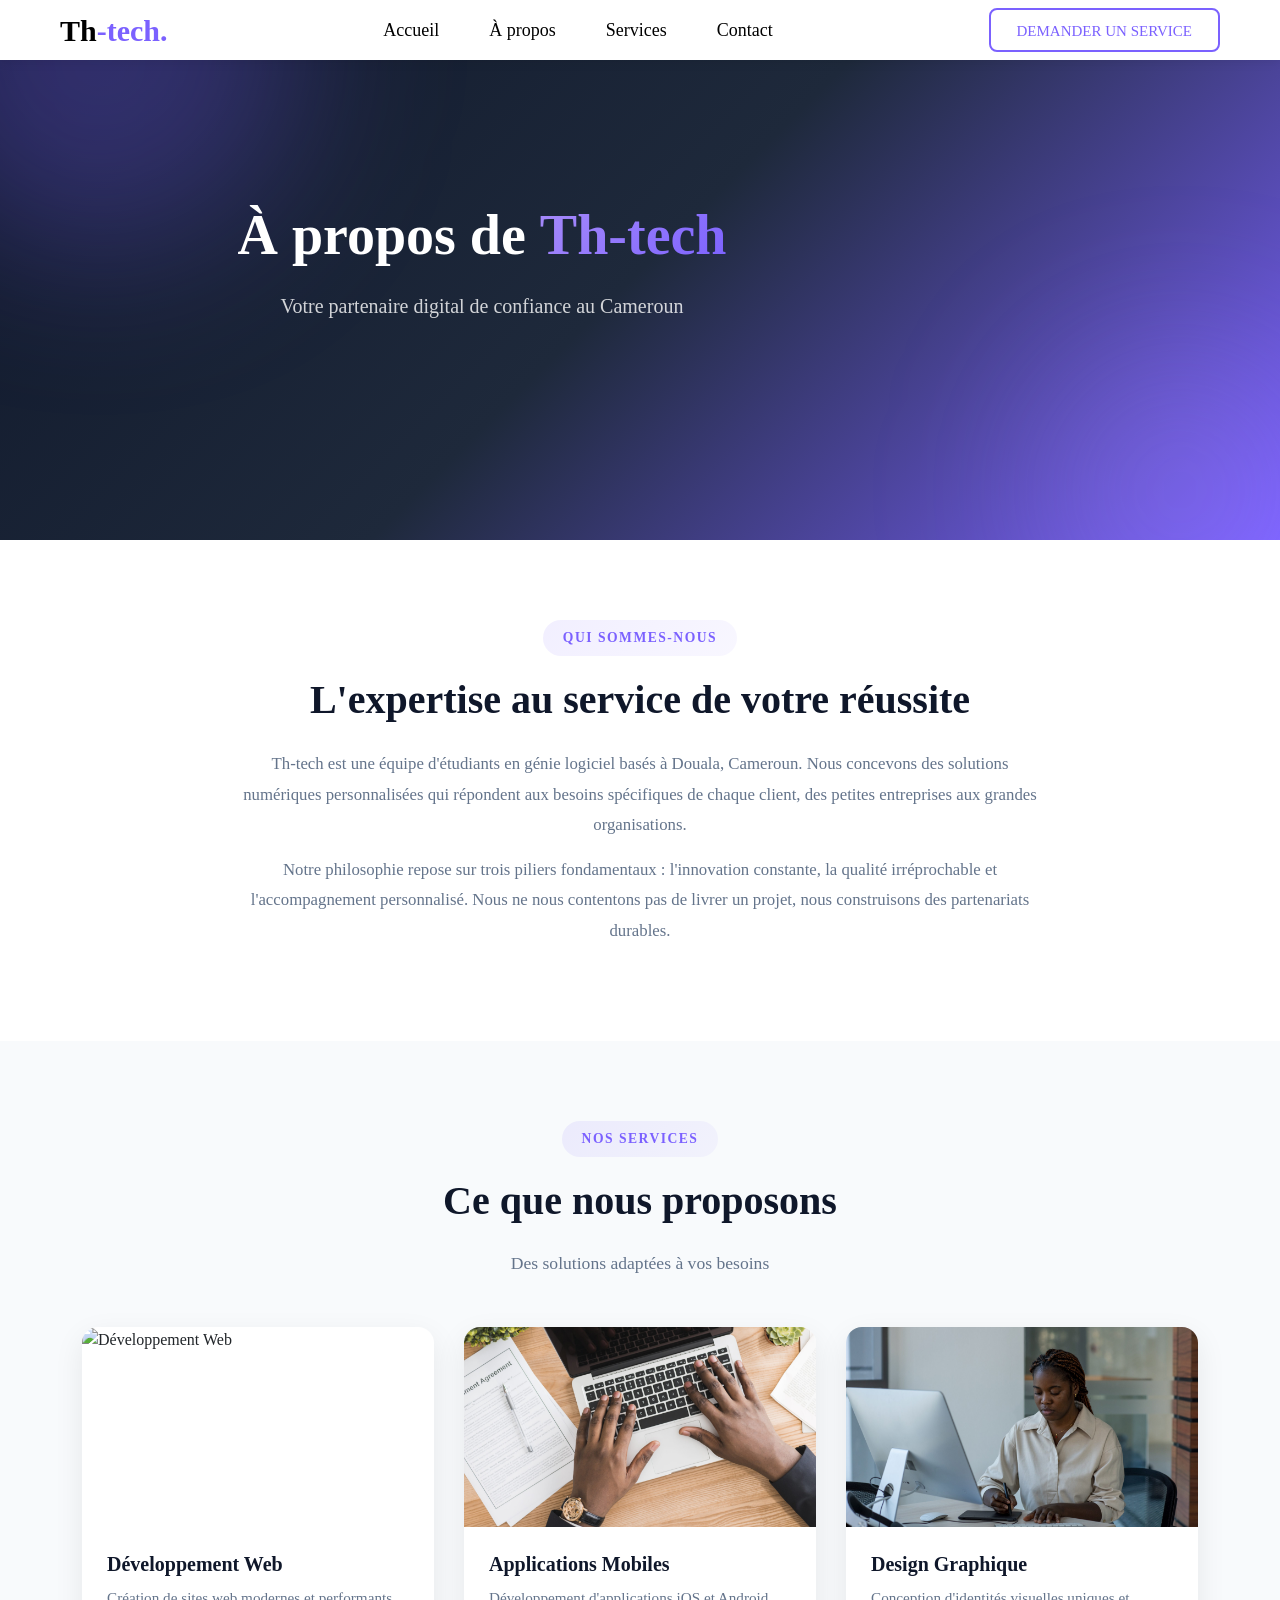
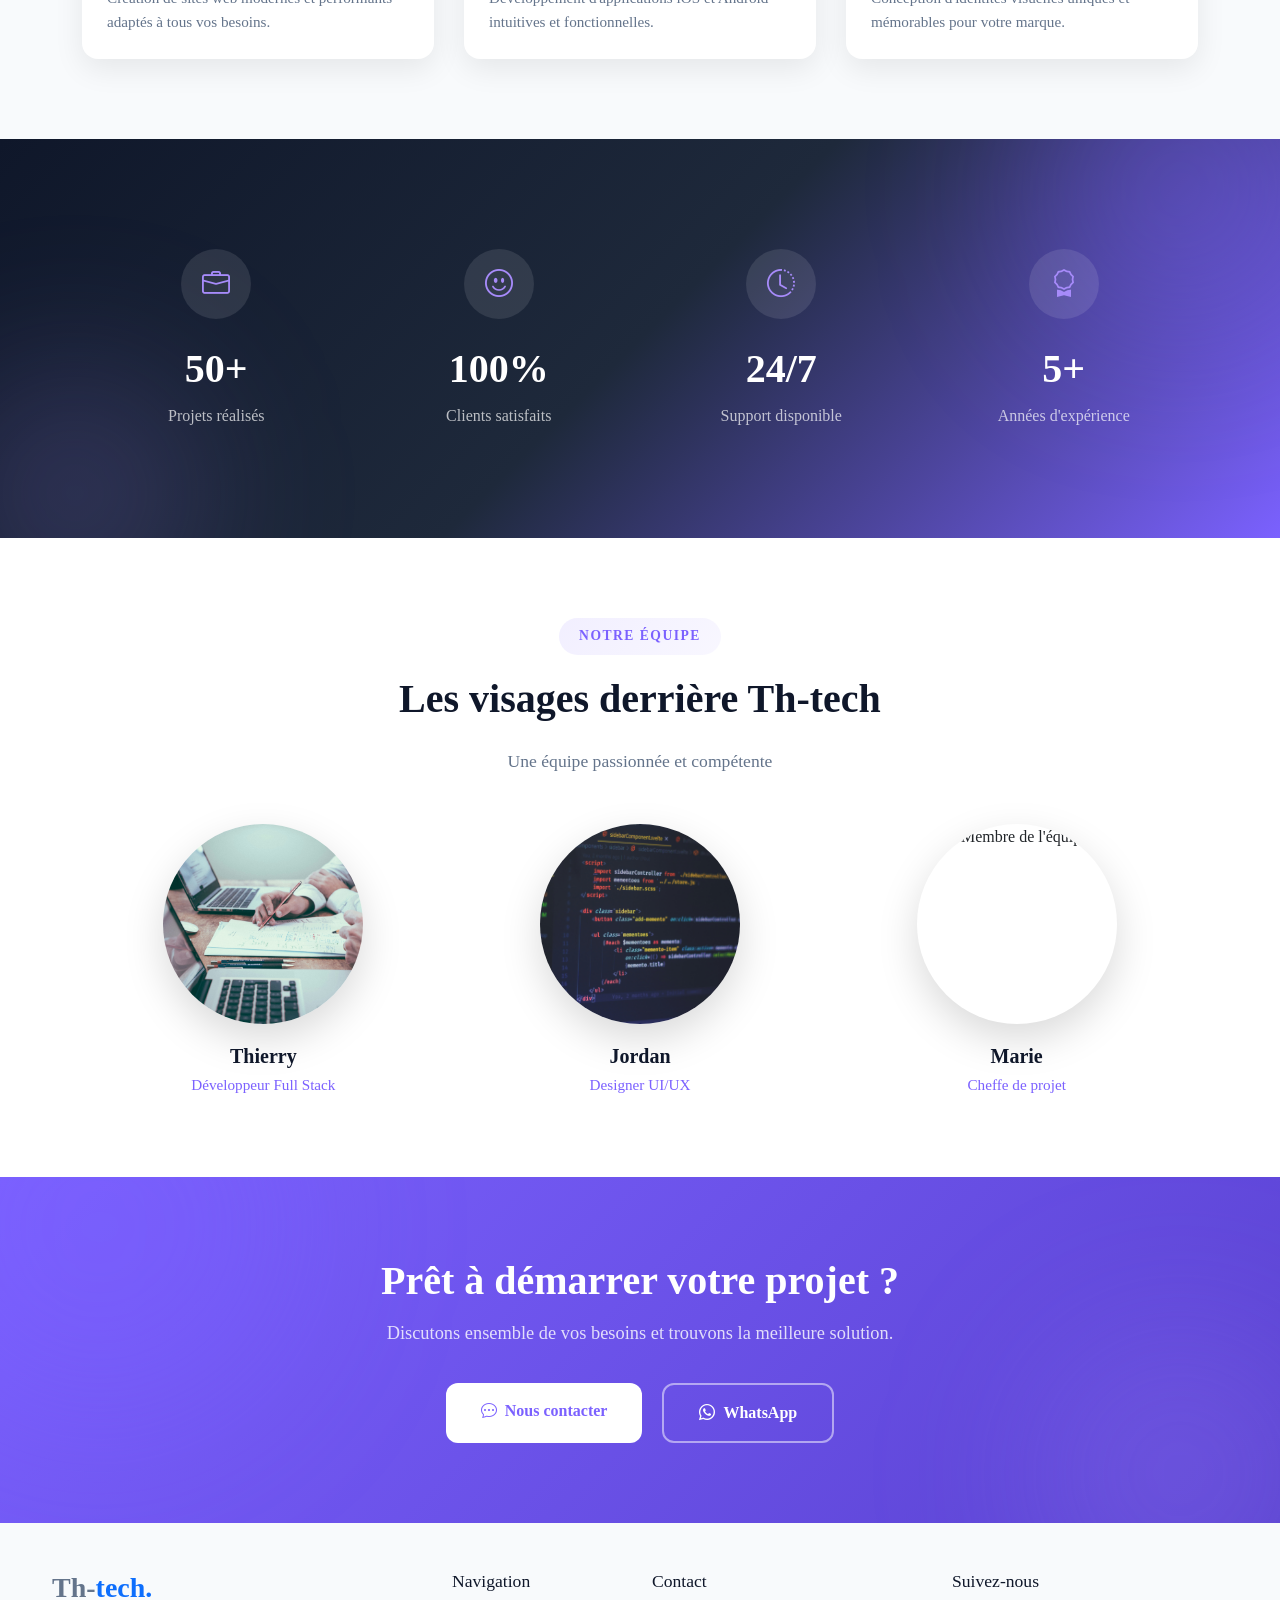
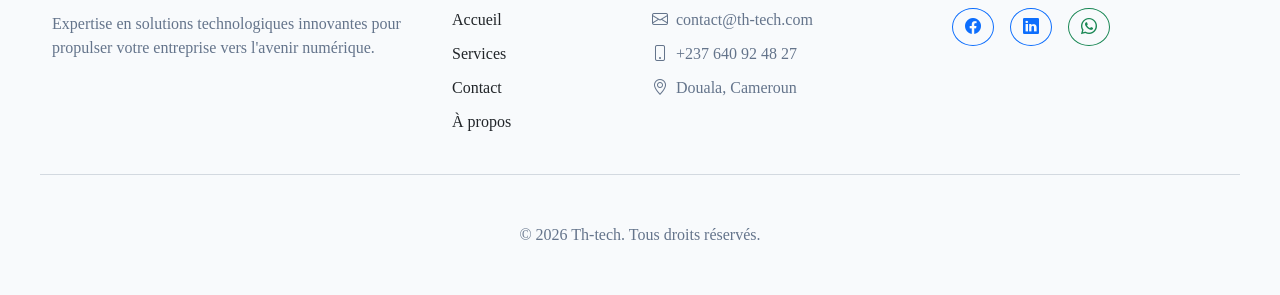
==== a-propos.html @ 62fff2a8 "mon site th-tech premier envoie" ====
<!DOCTYPE html>
<html lang="fr">
<head>
    <meta charset="UTF-8">
    <title>À propos | Th-tech</title>
    <meta name="viewport" content="width=device-width, initial-scale=1.0">
    <meta name="description" content="À propos de Th-tech - Votre partenaire digital de confiance au Cameroun.">
    
    <!-- Bootstrap CSS -->
    <link href="https://cdn.jsdelivr.net/npm/bootstrap@5.3.2/dist/css/bootstrap.min.css" rel="stylesheet">
    <!-- Bootstrap Icons -->
    <link rel="stylesheet" href="https://cdn.jsdelivr.net/npm/bootstrap-icons@1.11.3/font/bootstrap-icons.css">
    <!-- Google Fonts -->
    <link href="https://fonts.googleapis.com/css2?family=Poppins:wght@300;400;500;600;700;800&display=swap" rel="stylesheet">
    
    <!-- Custom CSS -->
    <link rel="stylesheet" href="header.css">
    <link rel="stylesheet" href="a-propos.css">
    <link rel="stylesheet" href="footer.css">
</head>
<body>

<!-- HEADER -->
<header class="header">
    <div class="logo">
        <span class="logo-main">Th</span><span class="logo-accent">-tech.</span>
    </div>

    <nav class="nav" id="nav">
        <a href="Acceuil.html">Accueil</a>
        <a href="a-propos.html" class="active">À propos</a>
        <a href="Services.html">Services</a>
        <a href="contact.html">Contact</a>
    </nav>
    
    <div class="header-actions">
        <button class="btn-service">DEMANDER UN SERVICE</button>
    </div>
    
    <div class="burger" id="burger">
      <span></span>
      <span></span>
      <span></span>
    </div>
</header>

<!-- HERO SECTION -->
<section class="hero-about">
    <div class="container">
        <div class="hero-content text-center">
            <h1 class="hero-title">À propos de <span class="text-gradient">Th-tech</span></h1>
            <p class="hero-subtitle">Votre partenaire digital de confiance au Cameroun</p>
        </div>
    </div>
</section>

<!-- QUI SOMMES-NOUS SECTION -->
<section class="about-section">
    <div class="container">
        <div class="about-content">
            <span class="section-tag">Qui sommes-nous</span>
            <h2 class="section-title">L'expertise au service de votre réussite</h2>
            <p class="section-desc">
                Th-tech est une équipe d'étudiants en génie logiciel basés à Douala, Cameroun. 
                Nous concevons des solutions numériques personnalisées qui répondent aux besoins spécifiques 
                de chaque client, des petites entreprises aux grandes organisations.
            </p>
            <p class="section-desc">
                Notre philosophie repose sur trois piliers fondamentaux : l'innovation constante, 
                la qualité irréprochable et l'accompagnement personnalisé. Nous ne nous contentons 
                pas de livrer un projet, nous construisons des partenariats durables.
            </p>
        </div>
    </div>
</section>

<!-- NOS SERVICES SECTION -->
<section class="services-section">
    <div class="container">
        <div class="section-header">
            <span class="section-tag">Nos services</span>
            <h2 class="section-title">Ce que nous proposons</h2>
            <p class="section-subtitle">Des solutions adaptées à vos besoins</p>
        </div>
        
        <div class="services-grid">
            <div class="service-card">
                <div class="service-image">
                    <img src="images/pc.jpg" alt="Développement Web">
                </div>
                <div class="service-content">
                    <h3>Développement Web</h3>
                    <p>Création de sites web modernes et performants adaptés à tous vos besoins.</p>
                </div>
            </div>
            
            <div class="service-card">
                <div class="service-image">
                    <img src="images/hands-ethnic-worker-typing-laptop.jpg" alt="Applications Mobiles">
                </div>
                <div class="service-content">
                    <h3>Applications Mobiles</h3>
                    <p>Développement d'applications iOS et Android intuitives et fonctionnelles.</p>
                </div>
            </div>
            
            <div class="service-card">
                <div class="service-image">
                    <img src="images/industrial-designer-working-3d-model.jpg" alt="Design Graphique">
                </div>
                <div class="service-content">
                    <h3>Design Graphique</h3>
                    <p>Conception d'identités visuelles uniques et mémorables pour votre marque.</p>
                </div>
            </div>
        </div>
    </div>
</section>

<!-- STATISTIQUES SECTION -->
<section class="stats-section">
    <div class="container">
        <div class="stats-grid">
            <div class="stat-item">
                <div class="stat-icon">
                    <i class="bi bi-briefcase"></i>
                </div>
                <span class="stat-number">50+</span>
                <span class="stat-label">Projets réalisés</span>
            </div>
            
            <div class="stat-item">
                <div class="stat-icon">
                    <i class="bi bi-emoji-smile"></i>
                </div>
                <span class="stat-number">100%</span>
                <span class="stat-label">Clients satisfaits</span>
            </div>
            
            <div class="stat-item">
                <div class="stat-icon">
                    <i class="bi bi-clock-history"></i>
                </div>
                <span class="stat-number">24/7</span>
                <span class="stat-label">Support disponible</span>
            </div>
            
            <div class="stat-item">
                <div class="stat-icon">
                    <i class="bi bi-award"></i>
                </div>
                <span class="stat-number">5+</span>
                <span class="stat-label">Années d'expérience</span>
            </div>
        </div>
    </div>
</section>

<!-- ÉQUIPE SECTION -->
<section class="team-section">
    <div class="container">
        <div class="section-header">
            <span class="section-tag">Notre équipe</span>
            <h2 class="section-title">Les visages derrière Th-tech</h2>
            <p class="section-subtitle">Une équipe passionnée et compétente</p>
        </div>
        
        <div class="team-grid">
            <div class="team-card">
                <div class="team-image">
                    <img src="images/scott-graham-5fNmWej4tAA-unsplash.jpg" alt="Membre de l'équipe">
                </div>
                <div class="team-content">
                    <h3>Thierry</h3>
                    <span class="team-role">Développeur Full Stack</span>
                </div>
            </div>
            
            <div class="team-card">
                <div class="team-image">
                    <img src="images/ferenc-almasi-eYpcLDXHVb0-unsplash.jpg" alt="Membre de l'équipe">
                </div>
                <div class="team-content">
                    <h3>Jordan</h3>
                    <span class="team-role">Designer UI/UX</span>
                </div>
            </div>
            
            <div class="team-card">
                <div class="team-image">
                    <img src="images/annie-spratt-QckxruozjRg-unsplash.jpg" alt="Membre de l'équipe">
                </div>
                <div class="team-content">
                    <h3>Marie</h3>
                    <span class="team-role">Cheffe de projet</span>
                </div>
            </div>
        </div>
    </div>
</section>

<!-- CTA SECTION -->
<section class="cta-section">
    <div class="container text-center">
        <h2 class="cta-title">Prêt à démarrer votre projet ?</h2>
        <p class="cta-text">Discutons ensemble de vos besoins et trouvons la meilleure solution.</p>
        <div class="cta-buttons">
            <a href="contact.html" class="btn btn-cta">
                <i class="bi bi-chat-dots me-2"></i>Nous contacter
            </a>
            <a href="https://wa.me/237640924827" class="btn btn-cta-whatsapp">
                <i class="bi bi-whatsapp me-2"></i>WhatsApp
            </a>
        </div>
    </div>
</section>

<!-- FOOTER -->
<footer class="footer py-5">
  <div class="container">
    <div class="row g-4">
      <div class="col-lg-4">
        <h2 class="footer-logo">Th-<span class="text-primary">tech.</span></h2>
        <p>Expertise en solutions technologiques innovantes pour propulser votre entreprise vers l'avenir numérique.</p>
      </div>
      <div class="col-lg-2">
        <h3>Navigation</h3>
        <ul class="list-unstyled">
          <li><a href="Acceuil.html" class="text-decoration-none text-dark">Accueil</a></li>
          <li><a href="Services.html" class="text-decoration-none text-dark">Services</a></li>
          <li><a href="contact.html" class="text-decoration-none text-dark">Contact</a></li>
          <li><a href="a-propos.html" class="text-decoration-none text-dark">À propos</a></li>
        </ul>
      </div>
      <div class="col-lg-3">
        <h3>Contact</h3>
        <ul class="list-unstyled">
          <li><i class="bi bi-envelope me-2"></i>contact@th-tech.com</li>
          <li><i class="bi bi-phone me-2"></i>+237 640 92 48 27</li>
          <li><i class="bi bi-geo-alt me-2"></i>Douala, Cameroun</li>
        </ul>
      </div>
      <div class="col-lg-3">
        <h3>Suivez-nous</h3>
        <div class="d-flex gap-3">
          <a href="#" class="btn btn-outline-primary rounded-circle"><i class="bi bi-facebook"></i></a>
          <a href="#" class="btn btn-outline-primary rounded-circle"><i class="bi bi-linkedin"></i></a>
          <a href="#" class="btn btn-outline-success rounded-circle"><i class="bi bi-whatsapp"></i></a>
        </div>
    </div>
    <hr class="my-4">
    <div class="text-center">
      <p class="mb-0">&copy; 2026 Th-tech. Tous droits réservés.</p>
    </div>
</footer>

<!-- Bootstrap JS -->
<script src="https://cdn.jsdelivr.net/npm/bootstrap@5.3.2/dist/js/bootstrap.bundle.min.js"></script>

<!-- Language & Theme Script -->
<script src="script.js"></script>

<script>
  // Test burger menu - Simple direct script
  document.addEventListener('DOMContentLoaded', function() {
    const burger = document.getElementById('burger');
    const nav = document.getElementById('nav');
    
    console.log('burger:', burger);
    console.log('nav:', nav);
    
    if (burger && nav) {
      burger.addEventListener('click', function(e) {
        console.log('Burger clicked!');
        e.preventDefault();
        nav.classList.toggle('active');
        burger.classList.toggle('active');
        console.log('Nav classes after click:', nav.classList);
      });
    } else {
      console.error('Burger or nav not found!');
    }
  });
</script>
</body>
</html>
---- header.css ----
/* Bootstrap Icons Fallback */
@font-face {
  font-family: 'Bootstrap Icons';
  src: url('https://cdn.jsdelivr.net/npm/bootstrap-icons@1.11.3/font/fonts/bootstrap-icons.woff2?v=1.11.3') format('woff2');
  font-display: block;
}

[class^="bi-"]::before,
[class*=" bi-"]::before {
  font-family: 'Bootstrap Icons' !important;
  font-style: normal;
  font-weight: normal !important;
}

/* RESET */
* {
  margin: 0;
  padding: 0;
  box-sizing: border-box;
  font-family: 'Times New Roman', Times, serif;
}

body {
  background-color: #ffffff;
}

/* HEADER */
.header {
  position: fixed;
  top: 0;
  left: 0;
  width: 100%;
  height: 60px;
  background-color: #ffffff;
  z-index: 1000;

  display: flex;
  align-items: center;
  justify-content: space-between;
  padding: 0 60px;
  box-shadow: 0 2px 10px rgba(0,0,0,0.08);
}

/* LOGO */
.logo {
  font-size: 30px;
  font-weight: bold;
}

.logo-main {
  color: #000000;
}

.logo-accent {
  color: #7b61ff;
}

/* NAVIGATION */
.nav {
  display: flex;
  gap: 50px;
}

.nav a {
  color: #000000;
  text-decoration: none;
  font-size: 18px;
  position: relative;
}

/* underline animation */
.nav a::after {
  content: "";
  position: absolute;
  width: 0;
  height: 2px;
  background: #7b61ff;
  left: 0;
  bottom: -6px;
  transition: width 0.3s ease;
}

.nav a:hover::after {
  width: 100%;
}

/* BOUTON SERVICE */
.btn-service {
  --color: #7b61ff;
  display: inline-block;
  padding: 0 26px;
  height: 44px;
  line-height: 42px;
  position: relative;
  cursor: pointer;
  overflow: hidden;

  border: 2px solid var(--color);
  border-radius: 8px;
  background: transparent;

  font-size: 15px;
  font-weight: 500;
  text-transform: uppercase;
  color: var(--color);

  transition: color 0.5s;
  z-index: 1;
}

/* cercle animé */
.btn-service::before {
  content: "";
  position: absolute;
  z-index: -1;
  background: var(--color);
  height: 160px;
  width: 220px;
  border-radius: 50%;
  top: 120%;
  left: 120%;
  transition: all 0.7s ease;
}

/* hover */
.btn-service:hover {
  color: #ffffff;
}

.btn-service:hover::before {
  top: -30px;
  left: -30px;
}

/* click */
.btn-service:active::before {
  background: #5a42d1;
}
/* ===== BURGER ===== */
.burger {
  display: none;
  flex-direction: column;
  cursor: pointer;
  gap: 6px;
  padding: 5px;
  background: none;
  border: none;
}

.burger span {
  width: 25px;
  height: 3px;
  background: #000;
  border-radius: 2px;
  transition: 0.3s;
  transform-origin: center;
}

/* SVG burger icon styling */
.burger svg {
  width: 24px;
  height: 24px;
  display: block;
}

.burger svg path {
  stroke: #000;
  stroke-width: 2;
  stroke-linecap: round;
  stroke-linejoin: round;
  transition: 0.3s;
}

/* SVG Burger to 'X' animation */
.burger.active svg path:nth-child(1) {
  transform: translateY(9px) rotate(45deg);
}

.burger.active svg path:nth-child(2) {
  opacity: 0;
}

.burger.active svg path:nth-child(3) {
  transform: translateY(-9px) rotate(-45deg);
}

/* Burger to 'X' animation */
.burger.active span:nth-child(1) {
  transform: translateY(9px) rotate(45deg);
}

.burger.active span:nth-child(2) {
  opacity: 0;
}

.burger.active span:nth-child(3) {
  transform: translateY(-9px) rotate(-45deg);
}

/* ===== RESPONSIVE ===== */
@media (max-width: 1200px) {
  .header {
    padding: 0 40px;
  }
  
  .nav {
    gap: 30px;
  }
}

@media (max-width: 992px) {
  .header {
    padding: 0 30px;
  }
  
  .nav {
    gap: 20px;
  }
  
  .nav a {
    font-size: 16px;
  }
  
  .logo {
    font-size: 26px;
  }
  
  .btn-service {
    padding: 0 20px;
    height: 40px;
    line-height: 38px;
    font-size: 14px;
  }
}

@media (max-width: 768px) {
  .header {
    padding: 0 20px;
  }
  
  .logo {
    font-size: 24px;
  }
  
  /* Hide desktop navigation */
  .nav {
    position: fixed;
    top: 60px;
    right: -100%;
    width: 100%;
    height: calc(100vh - 60px);
    background: white;
    flex-direction: column;
    align-items: center;
    justify-content: flex-start;
    gap: 25px;
    padding-top: 40px;
    transition: right 0.4s ease;
    box-shadow: -5px 0 15px rgba(0,0,0,0.1);
    z-index: 1000;
  }

  .nav.active {
    right: 0;
  }

  .nav a {
    font-size: 18px;
    padding: 10px 20px;
  }
  
  /* Hide CTA button and header actions on mobile */
  .header-actions {
    display: none !important;
  }

  /* Show burger menu */
  .burger {
    display: flex;
    z-index: 1001;
  }
}

@media (max-width: 576px) {
  .header {
    padding: 0 15px;
  }
  
  .logo {
    font-size: 22px;
  }
  
  .burger span {
    width: 22px;
    height: 2px;
  }
}

/* ===== HEADER ACTIONS ===== */
.header-actions {
  display: flex;
  align-items: center;
  gap: 15px;
}
---- a-propos.css ----
/* ===== BASE STYLES ===== */
:root {
    --primary: #7b61ff;
    --primary-dark: #5a42d1;
    --primary-light: #a78bfa;
    --dark: #0f172a;
    --dark-light: #1e293b;
    --light: #f8fafc;
    --gray: #64748b;
    --white: #ffffff;
}

* {
    margin: 0;
    padding: 0;
    box-sizing: border-box;
}

body {
    font-family: 'Poppins', sans-serif;
    overflow-x: hidden;
}

/* ===== HERO SECTION ===== */
.hero-about {
    min-height: 60vh;
    display: flex;
    align-items: center;
    justify-content: center;
    background: linear-gradient(135deg, #0f172a 0%, #1e293b 50%, #7b61ff 100%);
    padding: 100px 20px;
    position: relative;
    overflow: hidden;
}

/* Formes flottantes en arrière-plan */
.hero-about::before,
.hero-about::after {
    content: '';
    position: absolute;
    border-radius: 50%;
    filter: blur(80px);
    animation: floatShape 15s ease-in-out infinite;
}

.hero-about::before {
    width: 400px;
    height: 400px;
    background: rgba(123, 97, 255, 0.3);
    top: -150px;
    left: -100px;
}

.hero-about::after {
    width: 300px;
    height: 300px;
    background: rgba(167, 139, 250, 0.2);
    bottom: -100px;
    right: -50px;
    animation-delay: -7s;
}

@keyframes floatShape {
    0%, 100% { transform: translate(0, 0) scale(1); }
    33% { transform: translate(30px, -30px) scale(1.05); }
    66% { transform: translate(-20px, 20px) scale(0.95); }
}

.hero-content {
    text-align: center;
    max-width: 800px;
    position: relative;
    z-index: 2;
}

/* Animation du titre */
.hero-title {
    font-size: 3.5rem;
    font-weight: 800;
    color: white;
    line-height: 1.2;
    margin-bottom: 20px;
    opacity: 0;
    animation: slideUp 1s ease forwards;
    animation-delay: 0.3s;
}

/* Animation du texte dégradé */
@keyframes gradientPulse {
    0%, 100% { background-position: 0% 50%; }
    50% { background-position: 100% 50%; }
}

.text-gradient {
    background: linear-gradient(135deg, #a78bfa 0%, #7b61ff 50%, #c4b5fd 100%);
    background-size: 200% 200%;
    -webkit-background-clip: text;
    -webkit-text-fill-color: transparent;
    background-clip: text;
    animation: gradientPulse 3s ease infinite, slideUp 1s ease forwards;
    animation-delay: 0.3s, 0.3s;
    display: inline-block;
}

/* Animation du sous-titre */
.hero-subtitle {
    font-size: 1.25rem;
    color: rgba(255, 255, 255, 0.8);
    line-height: 1.6;
    opacity: 0;
    animation: slideUp 1s ease forwards;
    animation-delay: 0.6s;
}

/* Keyframes pour l'animation */
@keyframes slideUp {
    from {
        opacity: 0;
        transform: translateY(30px);
    }
    to {
        opacity: 1;
        transform: translateY(0);
    }
}

/* ===== RESPONSIVE ===== */
@media (max-width: 768px) {
    .hero-title {
        font-size: 2.5rem;
    }
    
    .hero-subtitle {
        font-size: 1rem;
    }
}

/* ===== ABOUT SECTION ===== */
.about-section {
    padding: 80px 20px;
    background: white;
}

.about-content {
    max-width: 800px;
    margin: 0 auto;
    text-align: center;
}

.section-tag {
    display: inline-block;
    background: linear-gradient(135deg, rgba(123, 97, 255, 0.1), rgba(123, 97, 255, 0.05));
    color: #7b61ff;
    padding: 8px 20px;
    border-radius: 50px;
    font-size: 0.85rem;
    font-weight: 600;
    text-transform: uppercase;
    letter-spacing: 1.5px;
    margin-bottom: 20px;
}

.section-title {
    font-size: 2.5rem;
    font-weight: 700;
    color: #0f172a;
    margin-bottom: 25px;
    line-height: 1.2;
}

.section-desc {
    color: #64748b;
    font-size: 1.05rem;
    line-height: 1.8;
    margin-bottom: 15px;
}

/* ===== SERVICES SECTION ===== */
.services-section {
    padding: 80px 20px;
    background: #f8fafc;
}

.services-section .section-header {
    text-align: center;
    margin-bottom: 50px;
}

.services-section .section-subtitle {
    color: #64748b;
    font-size: 1.1rem;
    margin-top: 10px;
}

.services-grid {
    display: grid;
    grid-template-columns: repeat(3, 1fr);
    gap: 30px;
    max-width: 1200px;
    margin: 0 auto;
}

.service-card {
    background: white;
    border-radius: 16px;
    overflow: hidden;
    box-shadow: 0 10px 30px rgba(0, 0, 0, 0.08);
    transition: transform 0.3s ease;
}

.service-card:hover {
    transform: translateY(-10px);
}

.service-image {
    height: 200px;
    overflow: hidden;
}

.service-image img {
    width: 100%;
    height: 100%;
    object-fit: cover;
    transition: transform 0.3s ease;
}

.service-card:hover .service-image img {
    transform: scale(1.1);
}

.service-content {
    padding: 25px;
}

.service-content h3 {
    font-size: 1.25rem;
    font-weight: 600;
    color: #0f172a;
    margin-bottom: 10px;
}

.service-content p {
    font-size: 0.95rem;
    color: #64748b;
    line-height: 1.6;
    margin: 0;
}

/* Responsive */
@media (max-width: 991px) {
    .services-grid {
        grid-template-columns: repeat(2, 1fr);
    }
}

@media (max-width: 576px) {
    .services-grid {
        grid-template-columns: 1fr;
    }
}

/* ===== STATS SECTION ===== */
.stats-section {
    padding: 80px 20px;
    background: linear-gradient(135deg, #0f172a 0%, #1e293b 50%, #7b61ff 100%);
    position: relative;
    overflow: hidden;
}

/* Formes flottantes */
.stats-section::before,
.stats-section::after {
    content: '';
    position: absolute;
    border-radius: 50%;
    filter: blur(80px);
    animation: floatShape 15s ease-in-out infinite;
}

.stats-section::before {
    width: 300px;
    height: 300px;
    background: rgba(123, 97, 255, 0.3);
    top: -100px;
    right: -50px;
}

.stats-section::after {
    width: 250px;
    height: 250px;
    background: rgba(167, 139, 250, 0.2);
    bottom: -80px;
    left: -50px;
    animation-delay: -7s;
}

.stats-grid {
    display: grid;
    grid-template-columns: repeat(4, 1fr);
    gap: 30px;
    max-width: 1100px;
    margin: 0 auto;
    position: relative;
    z-index: 2;
}

.stat-item {
    text-align: center;
    padding: 30px 20px;
}

.stat-icon {
    width: 70px;
    height: 70px;
    background: rgba(255, 255, 255, 0.1);
    border-radius: 50%;
    display: flex;
    align-items: center;
    justify-content: center;
    margin: 0 auto 20px;
}

.stat-icon i {
    font-size: 1.75rem;
    color: #a78bfa;
}

.stat-number {
    display: block;
    font-size: 2.5rem;
    font-weight: 800;
    color: white;
    margin-bottom: 5px;
}

.stat-label {
    font-size: 1rem;
    color: rgba(255, 255, 255, 0.7);
}

/* Responsive */
@media (max-width: 991px) {
    .stats-grid {
        grid-template-columns: repeat(2, 1fr);
    }
}

@media (max-width: 576px) {
    .stats-grid {
        grid-template-columns: 1fr;
    }
}

/* ===== TEAM SECTION ===== */
.team-section {
    padding: 80px 20px;
    background: white;
}

.team-section .section-header {
    text-align: center;
    margin-bottom: 50px;
}

.team-section .section-subtitle {
    color: #64748b;
    font-size: 1.1rem;
    margin-top: 10px;
}

.team-grid {
    display: grid;
    grid-template-columns: repeat(3, 1fr);
    gap: 30px;
    max-width: 1100px;
    margin: 0 auto;
}

.team-card {
    text-align: center;
}

.team-image {
    width: 200px;
    height: 200px;
    border-radius: 50%;
    overflow: hidden;
    margin: 0 auto 20px;
    box-shadow: 0 15px 40px rgba(0, 0, 0, 0.15);
}

.team-image img {
    width: 100%;
    height: 100%;
    object-fit: cover;
}

.team-content h3 {
    font-size: 1.25rem;
    font-weight: 600;
    color: #0f172a;
    margin-bottom: 5px;
}

.team-role {
    font-size: 0.95rem;
    color: #7b61ff;
    font-weight: 500;
}

/* Responsive */
@media (max-width: 991px) {
    .team-grid {
        grid-template-columns: repeat(3, 1fr);
    }
}

@media (max-width: 768px) {
    .team-grid {
        grid-template-columns: repeat(3, 1fr);
        gap: 20px;
    }
    
    .team-image {
        width: 150px;
        height: 150px;
    }
}

@media (max-width: 576px) {
    .team-grid {
        grid-template-columns: 1fr;
    }
}

/* ===== CTA SECTION ===== */
.cta-section {
    padding: 80px 20px;
   background: linear-gradient(135deg, #7b61ff, #5a42d1);
    position: relative;
    overflow: hidden;
}

/* Formes flottantes */
.cta-section::before,
.cta-section::after {
    content: '';
    position: absolute;
    border-radius: 50%;
    filter: blur(80px);
    animation: floatShape 15s ease-in-out infinite;
}

.cta-section::before {
    width: 400px;
    height: 400px;
    background: rgba(123, 97, 255, 0.3);
    top: -150px;
    left: -100px;
}

.cta-section::after {
    width: 300px;
    height: 300px;
    background: rgba(167, 139, 250, 0.2);
    bottom: -100px;
    right: -50px;
    animation-delay: -7s;
}

.cta-section .container {
    position: relative;
    z-index: 2;
}

.cta-title {
    font-size: 2.5rem;
    font-weight: 700;
    color: white;
    margin-bottom: 15px;
}

.cta-text {
    font-size: 1.15rem;
    color: rgba(255, 255, 255, 0.8);
    margin-bottom: 35px;
}

.cta-buttons {
    display: flex;
    justify-content: center;
    gap: 20px;
}

.btn-cta {
    background: white;
    color: #7b61ff;
    padding: 16px 35px;
    border-radius: 12px;
    font-weight: 600;
    font-size: 1rem;
    text-decoration: none;
    transition: all 0.3s ease;
    border: none;
}

.btn-cta:hover {
    transform: translateY(-3px);
    box-shadow: 0 15px 30px rgba(0, 0, 0, 0.2);
    background: white;
    color: #7b61ff;
}

.btn-cta-whatsapp {
    background: transparent;
    color: white;
    padding: 16px 35px;
    border-radius: 12px;
    font-weight: 600;
    font-size: 1rem;
    text-decoration: none;
    transition: all 0.3s ease;
    border: 2px solid rgba(255, 255, 255, 0.5);
}

.btn-cta-whatsapp:hover {
    background: #25D366;
    border-color: #25D366;
    transform: translateY(-3px);
    color: white;
}

/* Responsive */
@media (max-width: 768px) {
    .cta-buttons {
        flex-direction: column;
        align-items: center;
    }
    
    .cta-title {
        font-size: 2rem;
    }
}
---- footer.css ----
/* Style Global du Footer */
.footer {
  background: #f8fafc;
  color: #64748b;
  padding: 60px 0 20px 0;
  font-family: 'Times New Roman', Times, serif;
}

/* Styles Bootstrap adaptés */
.footer .container {
    max-width: 1200px;
    margin: 0 auto;
}

.footer h2 {
    font-size: 1.75rem;
    font-weight: bold;
}

.footer h3 {
    font-size: 1.1rem;
    margin-bottom: 1rem;
    color: #0f172a;
}

.footer-logo span {
    color: #7b61ff;
}

.footer ul {
    list-style: none;
    padding: 0;
}

.footer ul li {
    margin-bottom: 10px;
}

.footer ul li a {
    color: #64748b;
    text-decoration: none;
    transition: 0.3s;
}

.footer ul li a:hover {
    color: #7b61ff;
}

.footer-bottom {
    text-align: center;
    margin-top: 30px;
    padding-top: 20px;
    border-top: 1px solid #e2e8f0;
    color: #64748b;
}

/* Responsive */
@media (max-width: 991px) {
    .footer {
        padding: 40px 0 20px 0;
    }
    
    .footer .text-lg-start {
        text-align: center !important;
    }
    
    .footer .text-lg-end {
        text-align: center !important;
    }
}
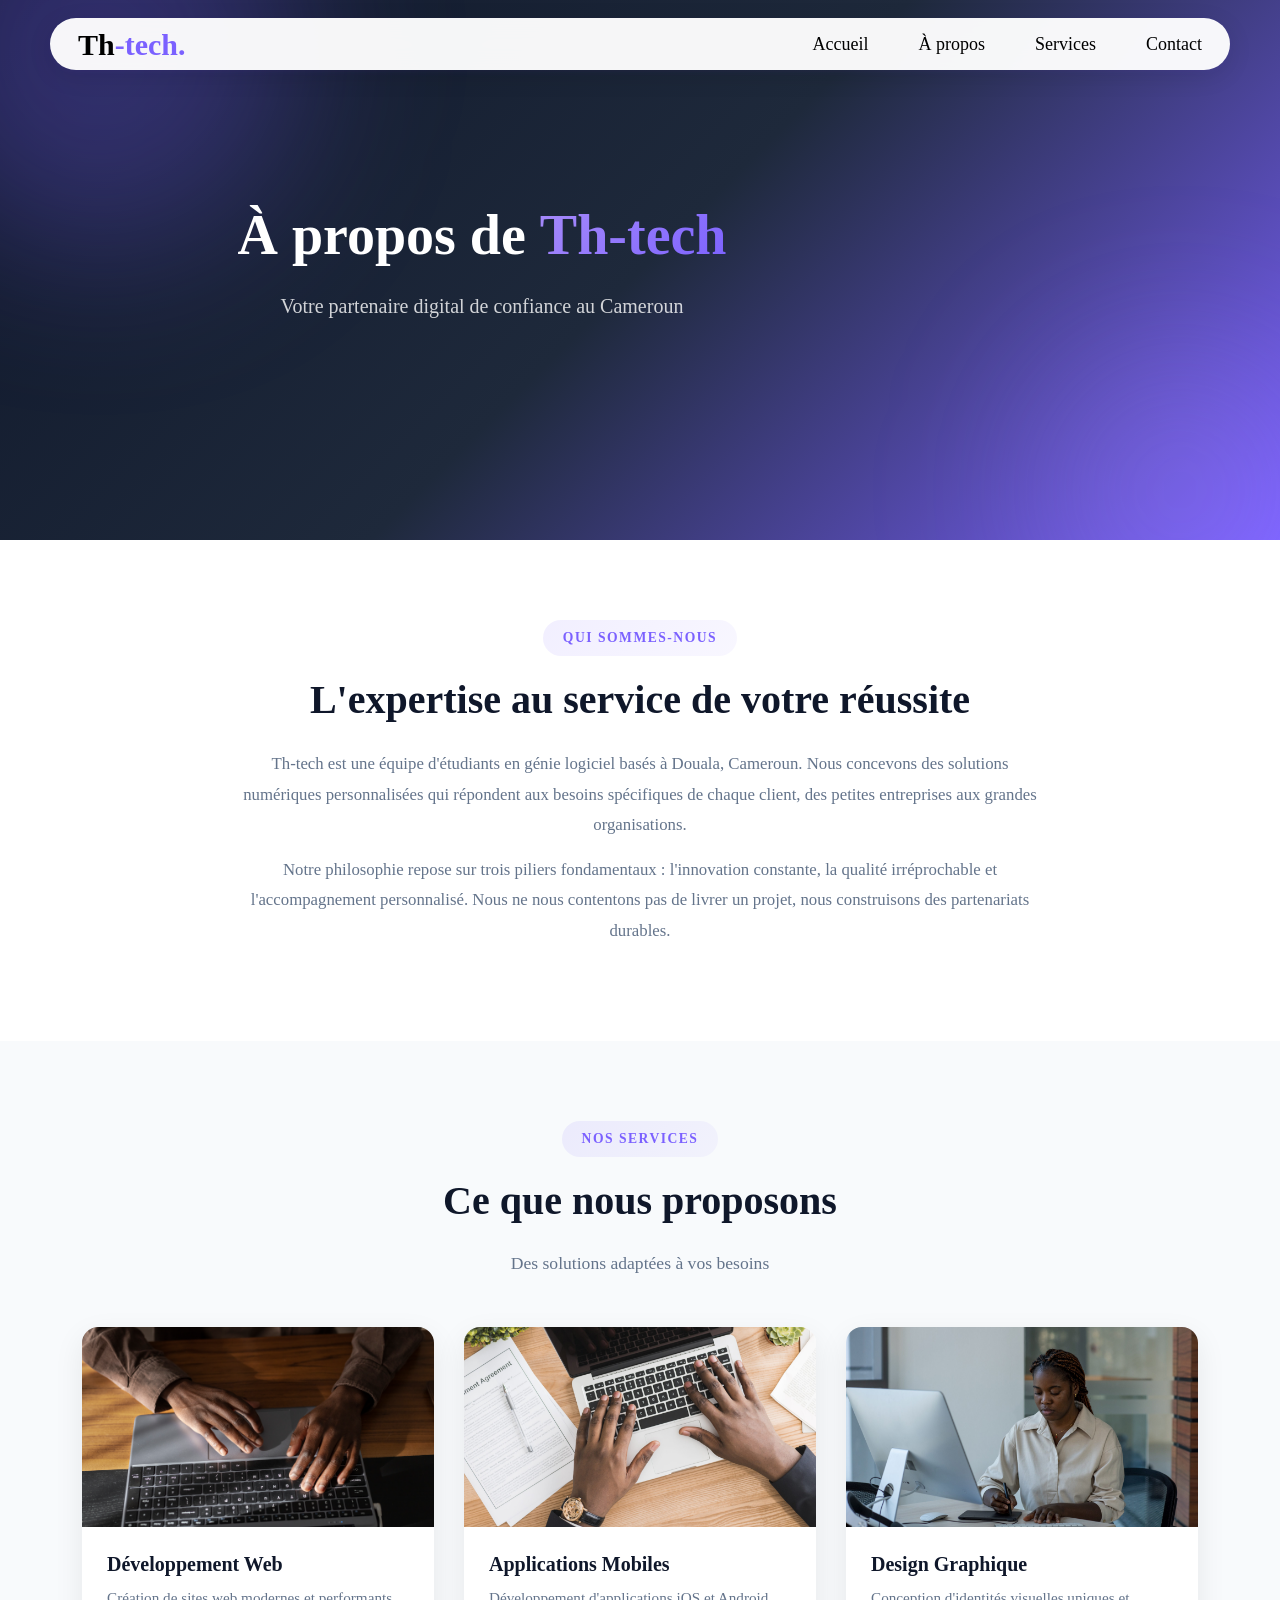
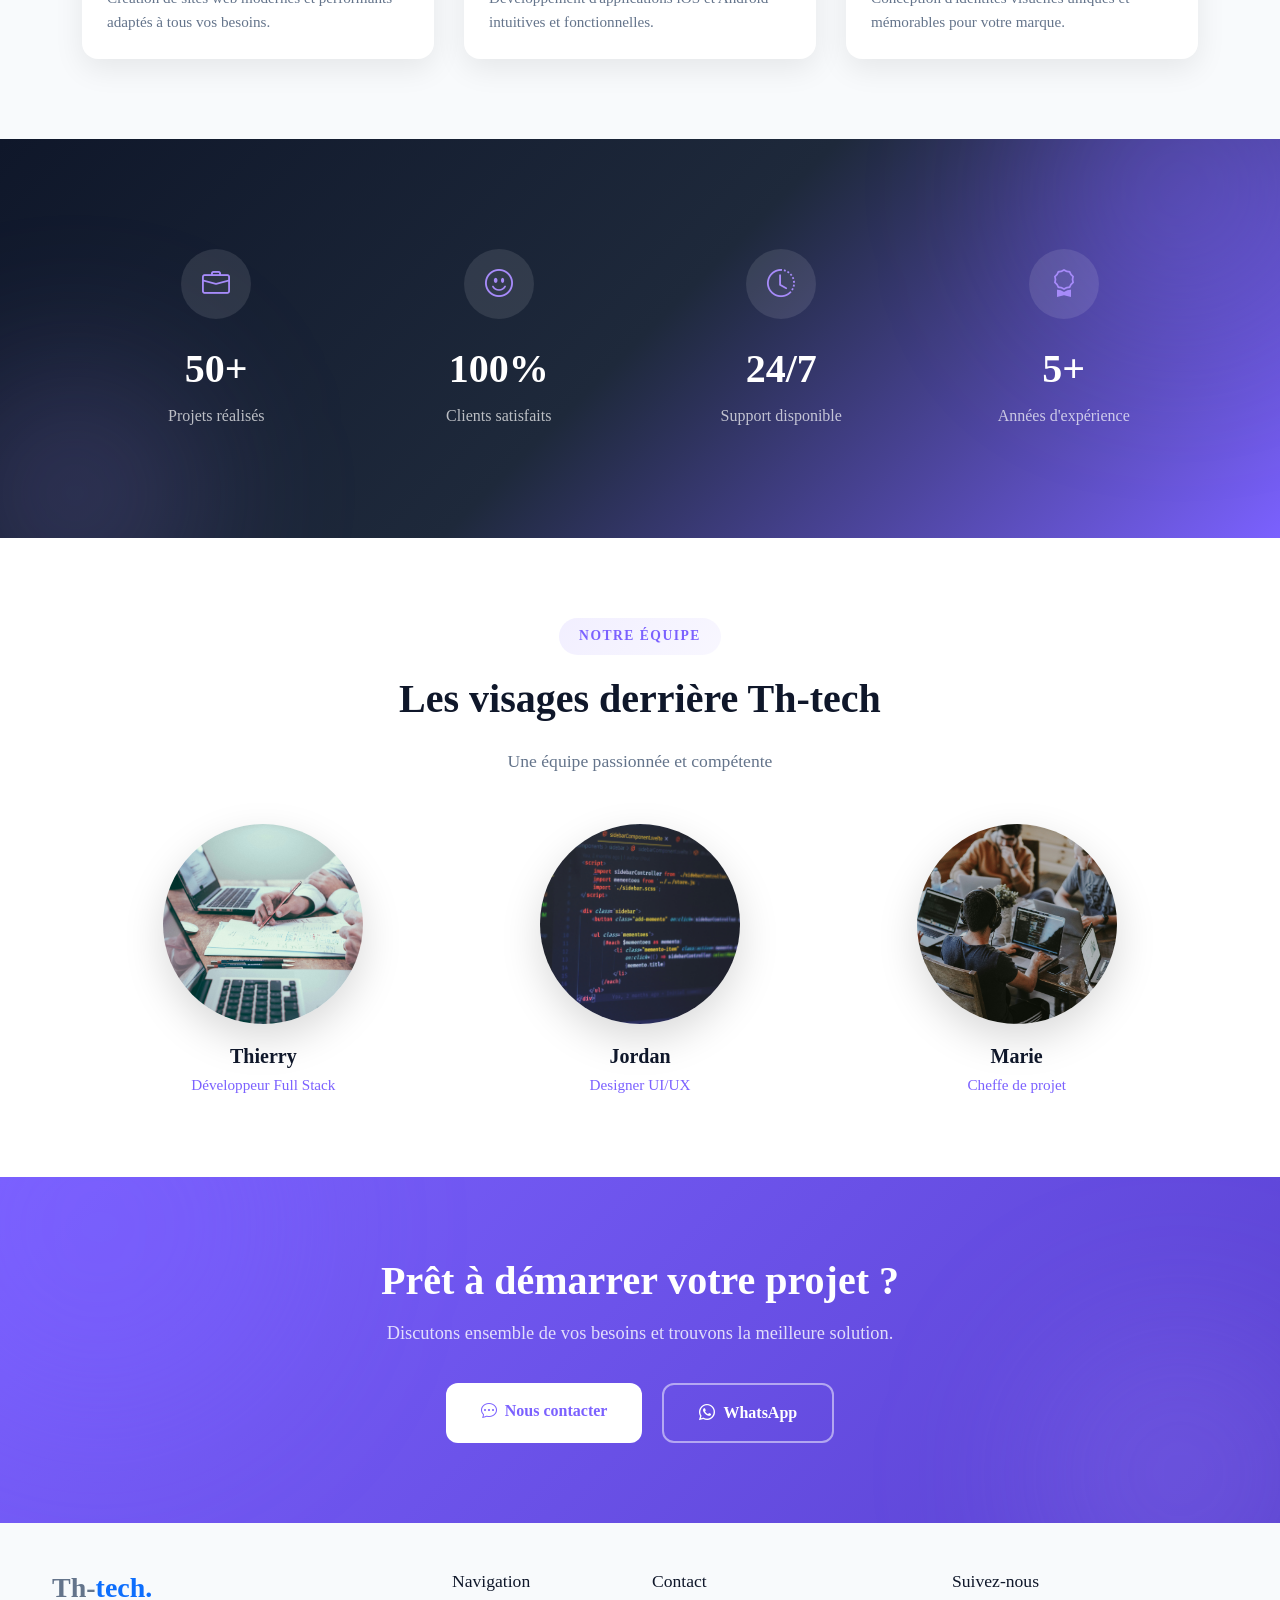
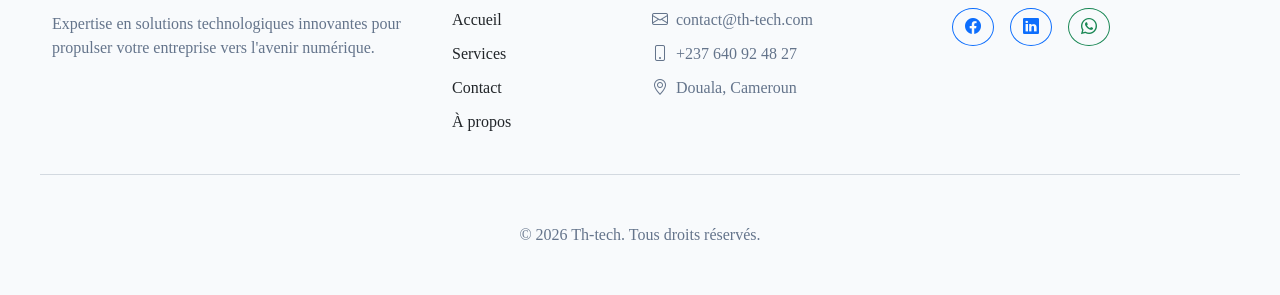
==== commit 43ff128a: "Premier commit : ajout du projet" ====
--- a/a-propos.html
+++ b/a-propos.html
@@ -21,7 +21,8 @@
 <body>
 
 <!-- HEADER -->
-<header class="header">
+<div class="header-wrapper">
+  <header class="header">
     <div class="logo">
         <span class="logo-main">Th</span><span class="logo-accent">-tech.</span>
     </div>
@@ -33,16 +34,13 @@
         <a href="contact.html">Contact</a>
     </nav>
     
-    <div class="header-actions">
-        <button class="btn-service">DEMANDER UN SERVICE</button>
-    </div>
-    
     <div class="burger" id="burger">
       <span></span>
       <span></span>
       <span></span>
     </div>
-</header>
+  </header>
+</div>
 
 <!-- HERO SECTION -->
 <section class="hero-about">
@@ -260,27 +258,6 @@
 <!-- Language & Theme Script -->
 <script src="script.js"></script>
 
-<script>
-  // Test burger menu - Simple direct script
-  document.addEventListener('DOMContentLoaded', function() {
-    const burger = document.getElementById('burger');
-    const nav = document.getElementById('nav');
-    
-    console.log('burger:', burger);
-    console.log('nav:', nav);
-    
-    if (burger && nav) {
-      burger.addEventListener('click', function(e) {
-        console.log('Burger clicked!');
-        e.preventDefault();
-        nav.classList.toggle('active');
-        burger.classList.toggle('active');
-        console.log('Nav classes after click:', nav.classList);
-      });
-    } else {
-      console.error('Burger or nav not found!');
-    }
-  });
-</script>
+
 </body>
 </html>
--- a/header.css
+++ b/header.css
@@ -24,21 +24,41 @@
   background-color: #ffffff;
 }
 
+/* HEADER WRAPPER */
+.header-wrapper {
+  position: fixed;
+  top: 18px;
+  left: 50%;
+  transform: translateX(-50%);
+  width: calc(100% - 60px);
+  max-width: 1180px;
+  z-index: 1000;
+}
+
 /* HEADER */
 .header {
-  position: fixed;
-  top: 0;
-  left: 0;
   width: 100%;
-  height: 60px;
-  background-color: #ffffff;
-  z-index: 1000;
+  height: 52px;
+  background-color: rgba(255, 255, 255, 0.96);
+  backdrop-filter: blur(14px);
+  -webkit-backdrop-filter: blur(14px);
+  border-radius: 50px;
+  box-shadow: 0 6px 24px rgba(0,0,0,0.10), 0 2px 6px rgba(123,97,255,0.07);
 
   display: flex;
   align-items: center;
   justify-content: space-between;
-  padding: 0 60px;
-  box-shadow: 0 2px 10px rgba(0,0,0,0.08);
+  padding: 0 28px;
+  transition: box-shadow 0.3s ease;
+}
+
+.header:hover {
+  box-shadow: 0 10px 36px rgba(0,0,0,0.13), 0 3px 10px rgba(123,97,255,0.11);
+}
+
+/* Header actions — masqué (bouton supprimé) */
+.header-actions {
+  display: none;
 }
 
 /* LOGO */
@@ -199,8 +219,11 @@
 
 /* ===== RESPONSIVE ===== */
 @media (max-width: 1200px) {
+  .header-wrapper {
+    width: calc(100% - 40px);
+  }
   .header {
-    padding: 0 40px;
+    padding: 0 24px;
   }
   
   .nav {
@@ -209,8 +232,11 @@
 }
 
 @media (max-width: 992px) {
+  .header-wrapper {
+    width: calc(100% - 30px);
+  }
   .header {
-    padding: 0 30px;
+    padding: 0 20px;
   }
   
   .nav {
@@ -226,16 +252,21 @@
   }
   
   .btn-service {
-    padding: 0 20px;
-    height: 40px;
-    line-height: 38px;
-    font-size: 14px;
+    padding: 0 16px;
+    height: 38px;
+    line-height: 36px;
+    font-size: 13px;
   }
 }
 
 @media (max-width: 768px) {
+  .header-wrapper {
+    width: calc(100% - 24px);
+    top: 12px;
+  }
   .header {
-    padding: 0 20px;
+    padding: 0 18px;
+    border-radius: 30px;
   }
   
   .logo {
@@ -245,10 +276,10 @@
   /* Hide desktop navigation */
   .nav {
     position: fixed;
-    top: 60px;
+    top: 90px;
     right: -100%;
     width: 100%;
-    height: calc(100vh - 60px);
+    height: calc(100vh - 90px);
     background: white;
     flex-direction: column;
     align-items: center;
@@ -257,7 +288,7 @@
     padding-top: 40px;
     transition: right 0.4s ease;
     box-shadow: -5px 0 15px rgba(0,0,0,0.1);
-    z-index: 1000;
+    z-index: 999;
   }
 
   .nav.active {
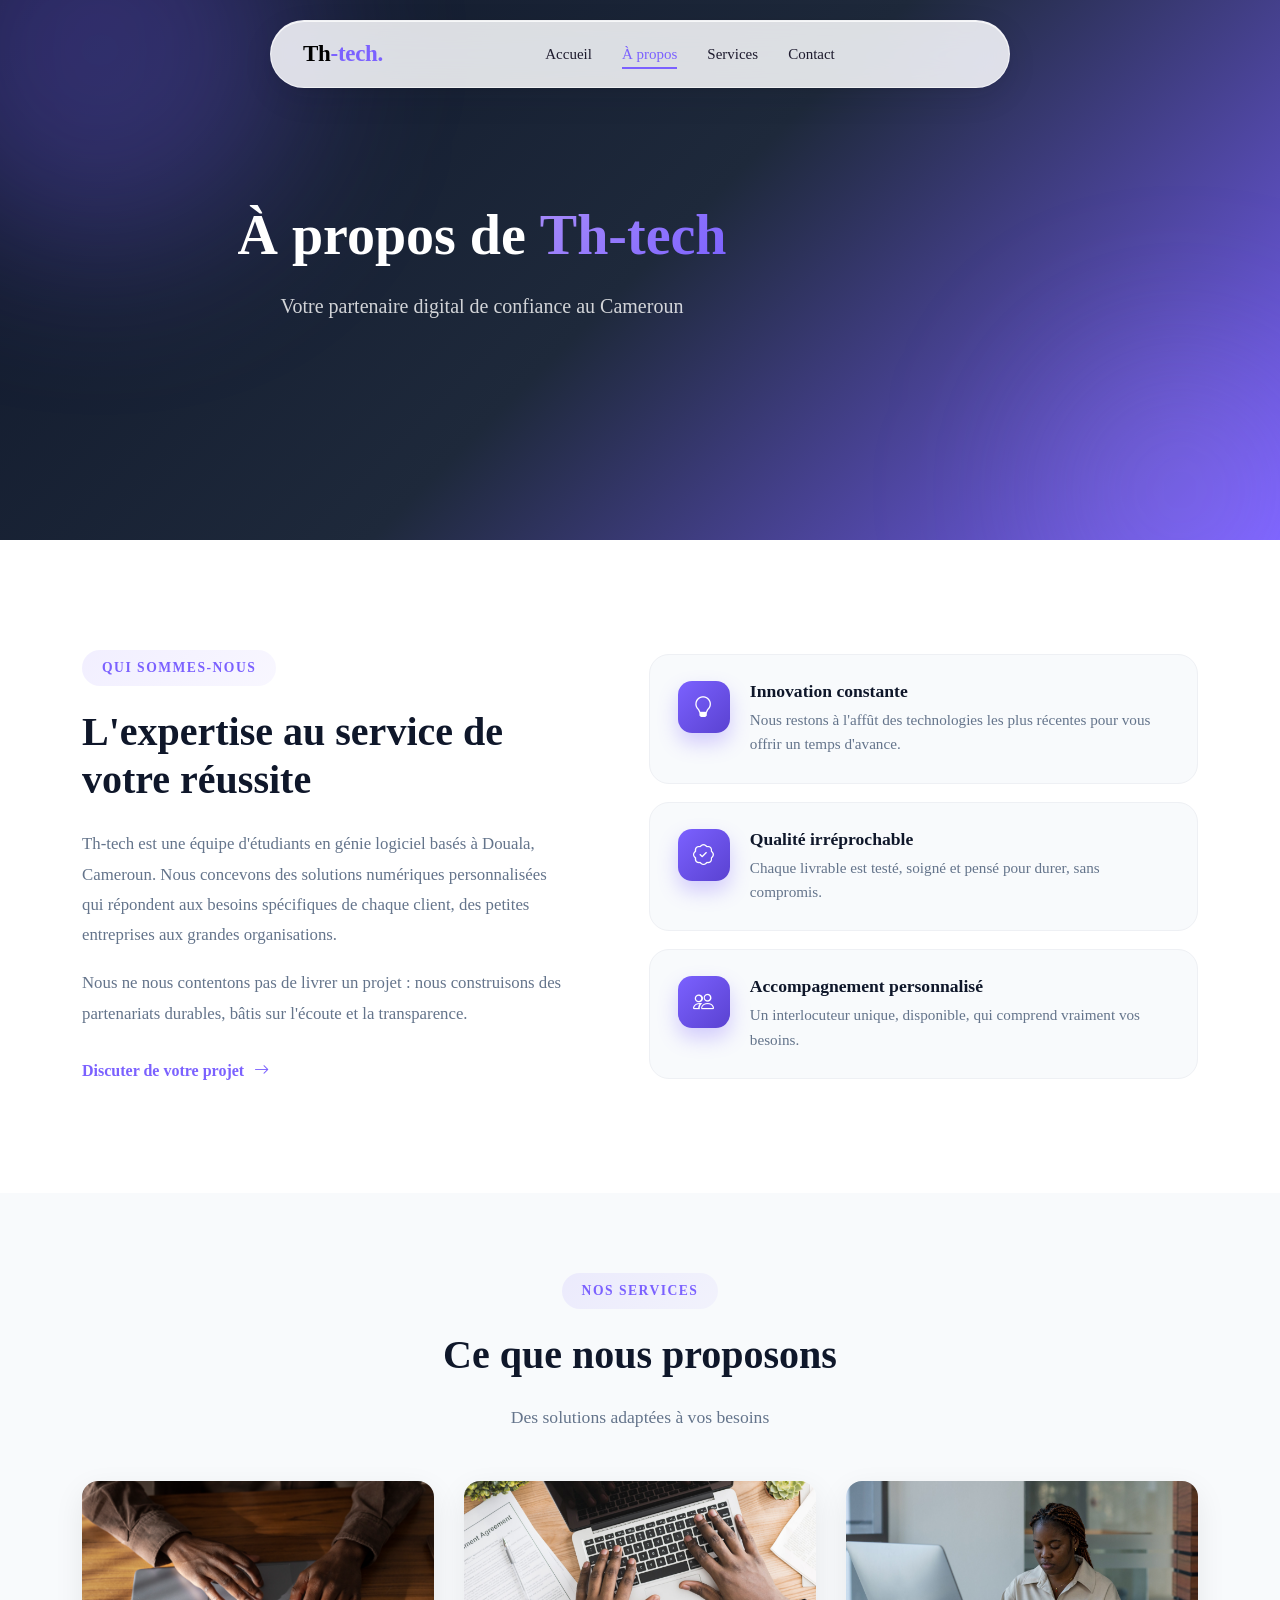
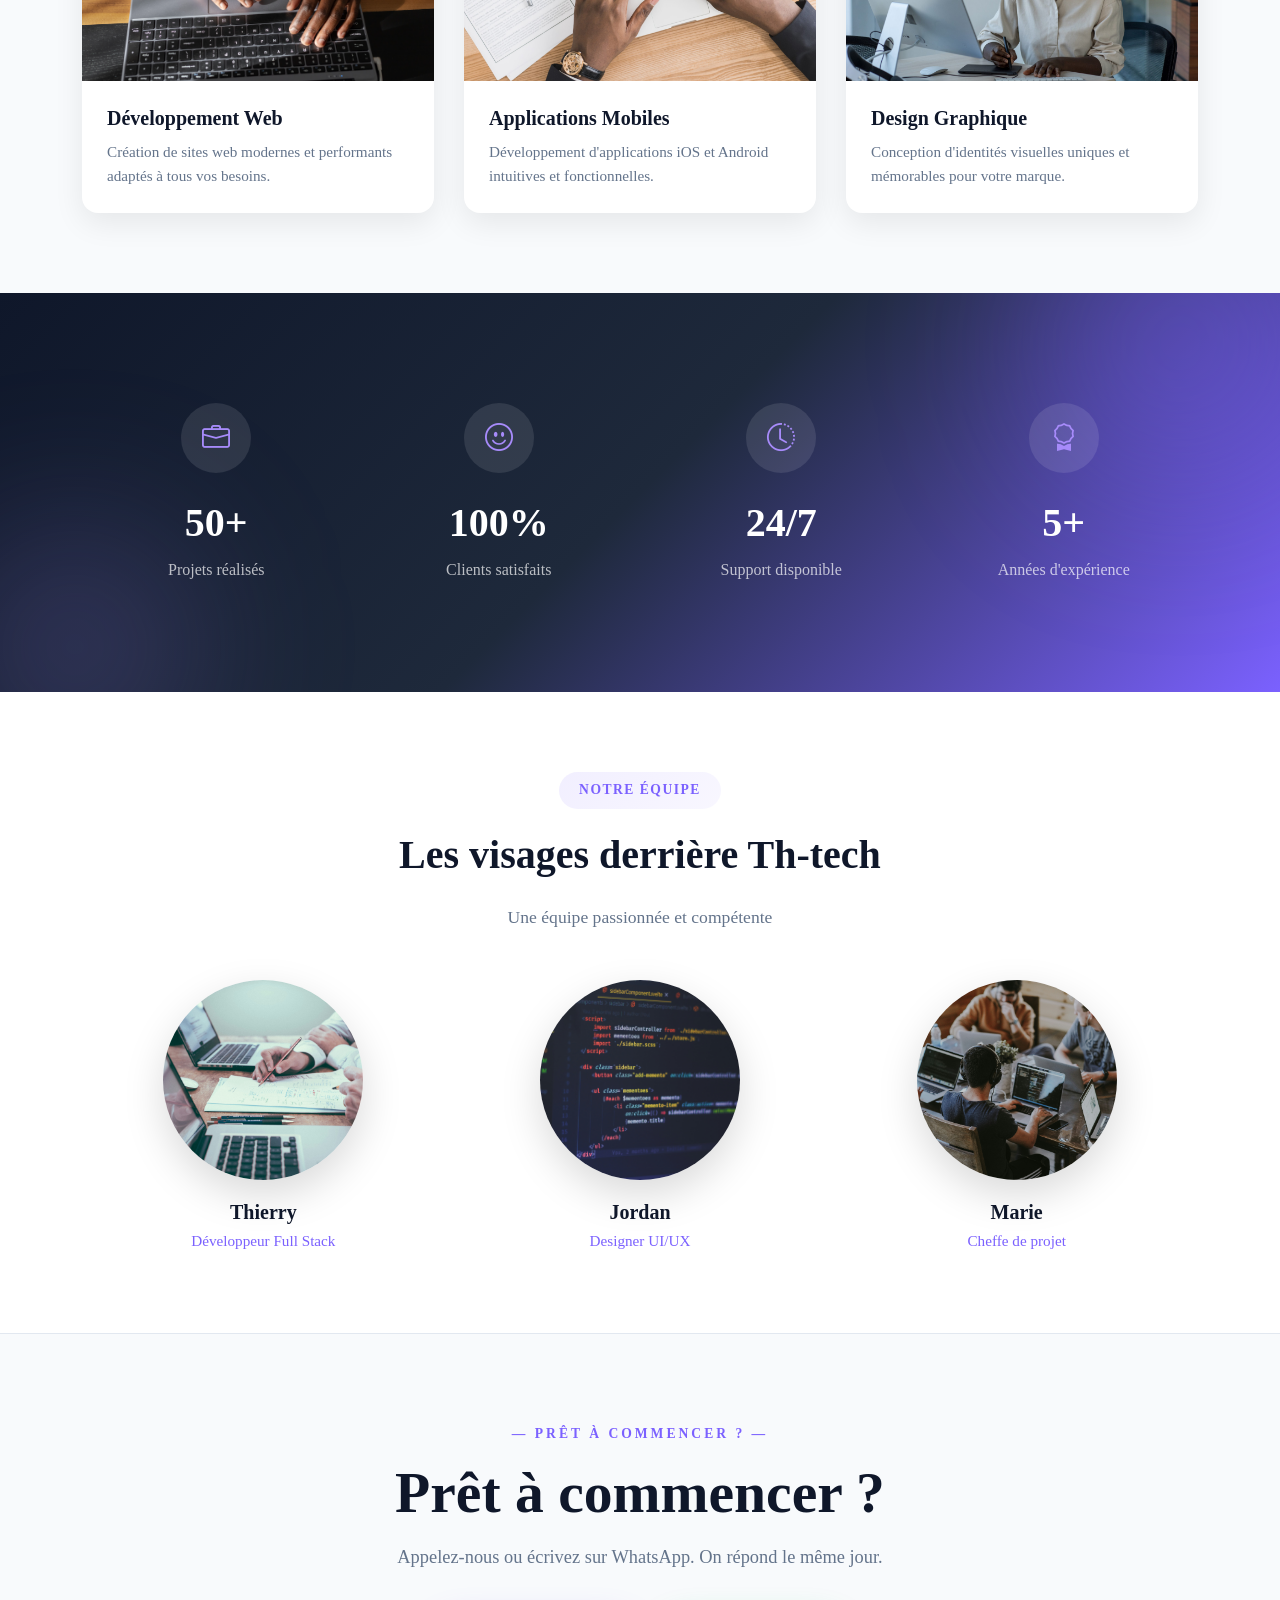
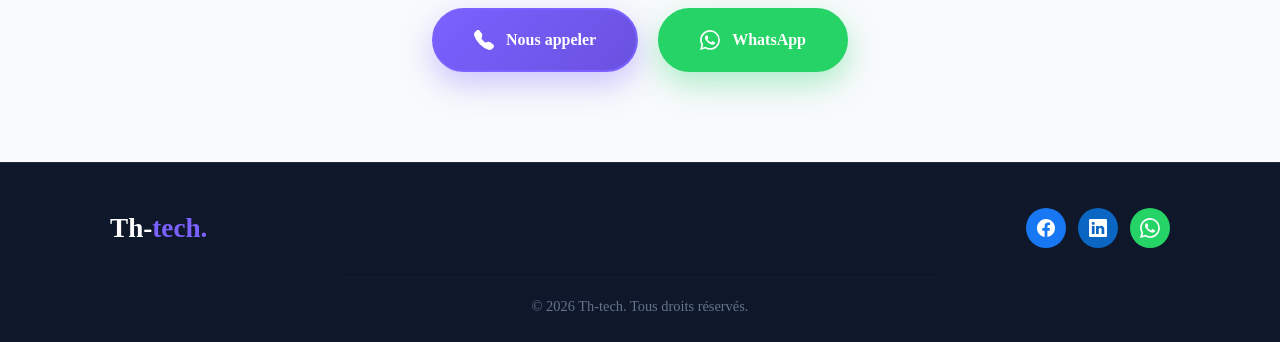
==== commit 5e35c916: "Mise à jour du header cta arrondi et du nouveau footer" ====
--- a/a-propos.html
+++ b/a-propos.html
@@ -55,19 +55,47 @@
 <!-- QUI SOMMES-NOUS SECTION -->
 <section class="about-section">
     <div class="container">
-        <div class="about-content">
-            <span class="section-tag">Qui sommes-nous</span>
-            <h2 class="section-title">L'expertise au service de votre réussite</h2>
-            <p class="section-desc">
-                Th-tech est une équipe d'étudiants en génie logiciel basés à Douala, Cameroun. 
-                Nous concevons des solutions numériques personnalisées qui répondent aux besoins spécifiques 
-                de chaque client, des petites entreprises aux grandes organisations.
-            </p>
-            <p class="section-desc">
-                Notre philosophie repose sur trois piliers fondamentaux : l'innovation constante, 
-                la qualité irréprochable et l'accompagnement personnalisé. Nous ne nous contentons 
-                pas de livrer un projet, nous construisons des partenariats durables.
-            </p>
+        <div class="about-grid">
+            <div class="about-text">
+                <span class="section-tag">Qui sommes-nous</span>
+                <h2 class="section-title">L'expertise au service de votre réussite</h2>
+                <p class="section-desc">
+                    Th-tech est une équipe d'étudiants en génie logiciel basés à Douala, Cameroun.
+                    Nous concevons des solutions numériques personnalisées qui répondent aux besoins spécifiques
+                    de chaque client, des petites entreprises aux grandes organisations.
+                </p>
+                <p class="section-desc">
+                    Nous ne nous contentons pas de livrer un projet : nous construisons des
+                    partenariats durables, bâtis sur l'écoute et la transparence.
+                </p>
+                <a href="contact.html" class="about-link">
+                    Discuter de votre projet <i class="bi bi-arrow-right"></i>
+                </a>
+            </div>
+
+            <div class="about-pillars">
+                <div class="pillar-card">
+                    <div class="pillar-icon"><i class="bi bi-lightbulb"></i></div>
+                    <div class="pillar-body">
+                        <h3>Innovation constante</h3>
+                        <p>Nous restons à l'affût des technologies les plus récentes pour vous offrir un temps d'avance.</p>
+                    </div>
+                </div>
+                <div class="pillar-card">
+                    <div class="pillar-icon"><i class="bi bi-patch-check"></i></div>
+                    <div class="pillar-body">
+                        <h3>Qualité irréprochable</h3>
+                        <p>Chaque livrable est testé, soigné et pensé pour durer, sans compromis.</p>
+                    </div>
+                </div>
+                <div class="pillar-card">
+                    <div class="pillar-icon"><i class="bi bi-people"></i></div>
+                    <div class="pillar-body">
+                        <h3>Accompagnement personnalisé</h3>
+                        <p>Un interlocuteur unique, disponible, qui comprend vraiment vos besoins.</p>
+                    </div>
+                </div>
+            </div>
         </div>
     </div>
 </section>
@@ -199,57 +227,39 @@
 
 <!-- CTA SECTION -->
 <section class="cta-section">
-    <div class="container text-center">
-        <h2 class="cta-title">Prêt à démarrer votre projet ?</h2>
-        <p class="cta-text">Discutons ensemble de vos besoins et trouvons la meilleure solution.</p>
-        <div class="cta-buttons">
-            <a href="contact.html" class="btn btn-cta">
-                <i class="bi bi-chat-dots me-2"></i>Nous contacter
-            </a>
-            <a href="https://wa.me/237640924827" class="btn btn-cta-whatsapp">
-                <i class="bi bi-whatsapp me-2"></i>WhatsApp
-            </a>
-        </div>
-    </div>
-</section>
-
-<!-- FOOTER -->
-<footer class="footer py-5">
+  <div class="cta-container">
+    <span class="cta-surtitle">— PRÊT À COMMENCER ? —</span>
+    <h2 class="cta-title">Prêt à commencer ?</h2>
+    <p class="cta-text">Appelez-nous ou écrivez sur WhatsApp. On répond le même jour.</p>
+    <div class="cta-buttons">
+      <a href="tel:+237640924827" class="cta-btn cta-btn-call">
+        <i class="bi bi-telephone-fill"></i>
+        <span>Nous appeler</span>
+      </a>
+      <a href="https://wa.me/237640924827" target="_blank" rel="noopener" class="cta-btn cta-btn-whatsapp">
+        <i class="bi bi-whatsapp"></i>
+        <span>WhatsApp</span>
+      </a>
+    </div>
+  </div>
+</section>
+
+<!-- FOOTER MINIMALISTE -->
+<footer class="footer">
   <div class="container">
-    <div class="row g-4">
-      <div class="col-lg-4">
-        <h2 class="footer-logo">Th-<span class="text-primary">tech.</span></h2>
-        <p>Expertise en solutions technologiques innovantes pour propulser votre entreprise vers l'avenir numérique.</p>
+    <div class="footer-top-row">
+      <div class="footer-brand-minimal">
+        <a href="Acceuil.html" class="footer-logo">Th-<span>tech.</span></a>
       </div>
-      <div class="col-lg-2">
-        <h3>Navigation</h3>
-        <ul class="list-unstyled">
-          <li><a href="Acceuil.html" class="text-decoration-none text-dark">Accueil</a></li>
-          <li><a href="Services.html" class="text-decoration-none text-dark">Services</a></li>
-          <li><a href="contact.html" class="text-decoration-none text-dark">Contact</a></li>
-          <li><a href="a-propos.html" class="text-decoration-none text-dark">À propos</a></li>
-        </ul>
+      <div class="footer-social-links">
+        <a href="#" class="footer-social-btn facebook" aria-label="Facebook"><i class="bi bi-facebook"></i></a>
+        <a href="#" class="footer-social-btn linkedin" aria-label="LinkedIn"><i class="bi bi-linkedin"></i></a>
+        <a href="https://wa.me/237640924827" target="_blank" class="footer-social-btn whatsapp" aria-label="WhatsApp"><i class="bi bi-whatsapp"></i></a>
       </div>
-      <div class="col-lg-3">
-        <h3>Contact</h3>
-        <ul class="list-unstyled">
-          <li><i class="bi bi-envelope me-2"></i>contact@th-tech.com</li>
-          <li><i class="bi bi-phone me-2"></i>+237 640 92 48 27</li>
-          <li><i class="bi bi-geo-alt me-2"></i>Douala, Cameroun</li>
-        </ul>
-      </div>
-      <div class="col-lg-3">
-        <h3>Suivez-nous</h3>
-        <div class="d-flex gap-3">
-          <a href="#" class="btn btn-outline-primary rounded-circle"><i class="bi bi-facebook"></i></a>
-          <a href="#" class="btn btn-outline-primary rounded-circle"><i class="bi bi-linkedin"></i></a>
-          <a href="#" class="btn btn-outline-success rounded-circle"><i class="bi bi-whatsapp"></i></a>
-        </div>
-    </div>
-    <hr class="my-4">
-    <div class="text-center">
-      <p class="mb-0">&copy; 2026 Th-tech. Tous droits réservés.</p>
-    </div>
+    </div>
+    <hr class="footer-divider" />
+    <p class="footer-copyright">&copy; 2026 Th-tech. Tous droits réservés.</p>
+  </div>
 </footer>
 
 <!-- Bootstrap JS -->
--- a/header.css
+++ b/header.css
@@ -1,4 +1,4 @@
-/* Bootstrap Icons Fallback */
+/* Bootstrap Icons Fallback & Double-Icon Prevention */
 @font-face {
   font-family: 'Bootstrap Icons';
   src: url('https://cdn.jsdelivr.net/npm/bootstrap-icons@1.11.3/font/fonts/bootstrap-icons.woff2?v=1.11.3') format('woff2');
@@ -10,6 +10,21 @@
   font-family: 'Bootstrap Icons' !important;
   font-style: normal;
   font-weight: normal !important;
+}
+
+/* Prevent double icons when SVG is injected */
+i[class*="bi-"].has-svg::before,
+i[class*="bi-"]:has(svg)::before {
+  display: none !important;
+  content: none !important;
+}
+
+i[class*="bi-"].has-svg,
+i[class*="bi-"]:has(svg) {
+  font-style: normal;
+  display: inline-flex !important;
+  align-items: center;
+  justify-content: center;
 }
 
 /* RESET */
@@ -27,33 +42,35 @@
 /* HEADER WRAPPER */
 .header-wrapper {
   position: fixed;
-  top: 18px;
+  top: 20px;
   left: 50%;
   transform: translateX(-50%);
   width: calc(100% - 60px);
-  max-width: 1180px;
+  max-width: 740px;
   z-index: 1000;
 }
 
 /* HEADER */
 .header {
   width: 100%;
-  height: 52px;
-  background-color: rgba(255, 255, 255, 0.96);
-  backdrop-filter: blur(14px);
-  -webkit-backdrop-filter: blur(14px);
-  border-radius: 50px;
-  box-shadow: 0 6px 24px rgba(0,0,0,0.10), 0 2px 6px rgba(123,97,255,0.07);
+  height: 68px;
+  background-color: rgba(255, 255, 255, 0.85);
+  backdrop-filter: blur(18px) saturate(180%);
+  -webkit-backdrop-filter: blur(18px) saturate(180%);
+  border-radius: 999px;
+  border: 1px solid rgba(255, 255, 255, 0.6);
+  box-shadow: 0 10px 30px rgba(15, 23, 42, 0.1), 0 2px 8px rgba(15, 23, 42, 0.06), inset 0 1px 0 rgba(255, 255, 255, 0.8);
 
   display: flex;
   align-items: center;
   justify-content: space-between;
-  padding: 0 28px;
-  transition: box-shadow 0.3s ease;
+  padding: 0 32px;
+  transition: box-shadow 0.35s ease, transform 0.35s ease, background-color 0.35s ease;
 }
 
 .header:hover {
-  box-shadow: 0 10px 36px rgba(0,0,0,0.13), 0 3px 10px rgba(123,97,255,0.11);
+  box-shadow: 0 16px 40px rgba(15, 23, 42, 0.14), 0 4px 12px rgba(15, 23, 42, 0.08), inset 0 1px 0 rgba(255, 255, 255, 0.8);
+  background-color: rgba(255, 255, 255, 0.95);
 }
 
 /* Header actions — masqué (bouton supprimé) */
@@ -63,8 +80,9 @@
 
 /* LOGO */
 .logo {
-  font-size: 30px;
+  font-size: 23px;
   font-weight: bold;
+  letter-spacing: -0.3px;
 }
 
 .logo-main {
@@ -78,14 +96,23 @@
 /* NAVIGATION */
 .nav {
   display: flex;
-  gap: 50px;
+  gap: 30px;
+  margin: 0 auto;
+  padding-left: 20px;
 }
 
 .nav a {
-  color: #000000;
+  color: #1e1b2e;
   text-decoration: none;
-  font-size: 18px;
+  font-size: 15px;
+  font-weight: 500;
   position: relative;
+  transition: color 0.2s ease;
+}
+
+.nav a:hover,
+.nav a.active {
+  color: #7b61ff;
 }
 
 /* underline animation */
@@ -96,11 +123,12 @@
   height: 2px;
   background: #7b61ff;
   left: 0;
-  bottom: -6px;
+  bottom: -4px;
   transition: width 0.3s ease;
 }
 
-.nav a:hover::after {
+.nav a:hover::after,
+.nav a.active::after {
   width: 100%;
 }
 
@@ -221,13 +249,14 @@
 @media (max-width: 1200px) {
   .header-wrapper {
     width: calc(100% - 40px);
+    max-width: 680px;
   }
   .header {
-    padding: 0 24px;
-  }
-  
+    padding: 0 26px;
+  }
+
   .nav {
-    gap: 30px;
+    gap: 24px;
   }
 }
 
@@ -236,21 +265,22 @@
     width: calc(100% - 30px);
   }
   .header {
-    padding: 0 20px;
-  }
-  
+    height: 64px;
+    padding: 0 24px;
+  }
+
   .nav {
     gap: 20px;
   }
-  
+
   .nav a {
-    font-size: 16px;
-  }
-  
+    font-size: 15px;
+  }
+
   .logo {
-    font-size: 26px;
-  }
-  
+    font-size: 22px;
+  }
+
   .btn-service {
     padding: 0 16px;
     height: 38px;
@@ -262,44 +292,62 @@
 @media (max-width: 768px) {
   .header-wrapper {
     width: calc(100% - 24px);
-    top: 12px;
+    top: 14px;
   }
   .header {
-    padding: 0 18px;
-    border-radius: 30px;
-  }
-  
+    height: 62px;
+    padding: 0 14px 0 24px;
+    border-radius: 999px;
+  }
+
   .logo {
-    font-size: 24px;
-  }
-  
+    font-size: 22px;
+  }
+
   /* Hide desktop navigation */
   .nav {
     position: fixed;
     top: 90px;
     right: -100%;
-    width: 100%;
-    height: calc(100vh - 90px);
-    background: white;
+    width: calc(100% - 24px);
+    max-width: 340px;
+    height: auto;
+    max-height: calc(100vh - 120px);
+    background: #ffffff;
     flex-direction: column;
     align-items: center;
     justify-content: flex-start;
-    gap: 25px;
-    padding-top: 40px;
-    transition: right 0.4s ease;
-    box-shadow: -5px 0 15px rgba(0,0,0,0.1);
+    gap: 8px;
+    padding: 22px 16px;
+    border-radius: 24px;
+    transition: right 0.4s cubic-bezier(0.4, 0, 0.2, 1), opacity 0.3s ease;
+    box-shadow: 0 20px 50px rgba(15, 23, 42, 0.18);
     z-index: 999;
+    opacity: 0;
   }
 
   .nav.active {
-    right: 0;
+    right: 12px;
+    opacity: 1;
   }
 
   .nav a {
-    font-size: 18px;
-    padding: 10px 20px;
-  }
-  
+    width: 100%;
+    text-align: center;
+    font-size: 17px;
+    padding: 12px 20px;
+    border-radius: 14px;
+  }
+
+  .nav a:hover,
+  .nav a.active {
+    background: rgba(123, 97, 255, 0.08);
+  }
+
+  .nav a::after {
+    display: none;
+  }
+
   /* Hide CTA button and header actions on mobile */
   .header-actions {
     display: none !important;
@@ -309,18 +357,28 @@
   .burger {
     display: flex;
     z-index: 1001;
+    width: 40px;
+    height: 40px;
+    align-items: center;
+    justify-content: center;
+    border-radius: 50%;
+    transition: background-color 0.25s ease;
+  }
+
+  .burger:hover {
+    background-color: rgba(123, 97, 255, 0.08);
   }
 }
 
 @media (max-width: 576px) {
   .header {
-    padding: 0 15px;
-  }
-  
+    padding: 0 12px 0 18px;
+  }
+
   .logo {
-    font-size: 22px;
-  }
-  
+    font-size: 20px;
+  }
+
   .burger span {
     width: 22px;
     height: 2px;
--- a/a-propos.css
+++ b/a-propos.css
@@ -137,14 +137,22 @@
 
 /* ===== ABOUT SECTION ===== */
 .about-section {
-    padding: 80px 20px;
-    background: white;
-}
-
-.about-content {
-    max-width: 800px;
+    padding: 110px 20px;
+    background: #ffffff;
+    position: relative;
+}
+
+.about-grid {
+    max-width: 1160px;
     margin: 0 auto;
-    text-align: center;
+    display: grid;
+    grid-template-columns: minmax(0, 0.95fr) minmax(0, 1.05fr);
+    gap: 70px;
+    align-items: center;
+}
+
+.about-text {
+    max-width: 480px;
 }
 
 .section-tag {
@@ -157,7 +165,7 @@
     font-weight: 600;
     text-transform: uppercase;
     letter-spacing: 1.5px;
-    margin-bottom: 20px;
+    margin-bottom: 22px;
 }
 
 .section-title {
@@ -172,7 +180,112 @@
     color: #64748b;
     font-size: 1.05rem;
     line-height: 1.8;
-    margin-bottom: 15px;
+    margin-bottom: 18px;
+}
+
+.about-link {
+    display: inline-flex;
+    align-items: center;
+    gap: 10px;
+    margin-top: 12px;
+    color: #7b61ff;
+    font-weight: 600;
+    font-size: 1rem;
+    text-decoration: none;
+    transition: gap 0.25s ease, color 0.25s ease;
+}
+
+.about-link i {
+    font-size: 0.95rem;
+    transition: transform 0.25s ease;
+}
+
+.about-link:hover {
+    gap: 14px;
+    color: #5a42d1;
+}
+
+.about-link:hover i {
+    transform: translateX(2px);
+}
+
+/* ----- Pillars ----- */
+.about-pillars {
+    display: flex;
+    flex-direction: column;
+    gap: 18px;
+}
+
+.pillar-card {
+    display: flex;
+    align-items: flex-start;
+    gap: 20px;
+    padding: 26px 28px;
+    background: #f8fafc;
+    border: 1px solid #eef0f4;
+    border-radius: 20px;
+    transition: transform 0.3s ease, box-shadow 0.3s ease, background-color 0.3s ease, border-color 0.3s ease;
+}
+
+.pillar-card:hover {
+    transform: translateY(-4px);
+    background: #ffffff;
+    border-color: rgba(123, 97, 255, 0.25);
+    box-shadow: 0 18px 40px rgba(15, 23, 42, 0.08);
+}
+
+.pillar-icon {
+    flex-shrink: 0;
+    width: 52px;
+    height: 52px;
+    border-radius: 14px;
+    display: flex;
+    align-items: center;
+    justify-content: center;
+    background: linear-gradient(135deg, #7b61ff, #5a42d1);
+    color: #ffffff;
+    font-size: 1.3rem;
+    box-shadow: 0 10px 20px rgba(123, 97, 255, 0.3);
+}
+
+.pillar-body h3 {
+    font-size: 1.1rem;
+    font-weight: 700;
+    color: #0f172a;
+    margin-bottom: 6px;
+}
+
+.pillar-body p {
+    font-size: 0.95rem;
+    color: #64748b;
+    line-height: 1.6;
+    margin: 0;
+}
+
+@media (max-width: 992px) {
+    .about-grid {
+        grid-template-columns: 1fr;
+        gap: 50px;
+    }
+
+    .about-text {
+        max-width: 100%;
+        text-align: center;
+    }
+
+    .about-link {
+        justify-content: center;
+    }
+}
+
+@media (max-width: 576px) {
+    .about-section {
+        padding: 80px 16px;
+    }
+
+    .pillar-card {
+        padding: 22px;
+    }
 }
 
 /* ===== SERVICES SECTION ===== */
@@ -433,112 +546,5 @@
     }
 }
 
-/* ===== CTA SECTION ===== */
-.cta-section {
-    padding: 80px 20px;
-   background: linear-gradient(135deg, #7b61ff, #5a42d1);
-    position: relative;
-    overflow: hidden;
-}
-
-/* Formes flottantes */
-.cta-section::before,
-.cta-section::after {
-    content: '';
-    position: absolute;
-    border-radius: 50%;
-    filter: blur(80px);
-    animation: floatShape 15s ease-in-out infinite;
-}
-
-.cta-section::before {
-    width: 400px;
-    height: 400px;
-    background: rgba(123, 97, 255, 0.3);
-    top: -150px;
-    left: -100px;
-}
-
-.cta-section::after {
-    width: 300px;
-    height: 300px;
-    background: rgba(167, 139, 250, 0.2);
-    bottom: -100px;
-    right: -50px;
-    animation-delay: -7s;
-}
-
-.cta-section .container {
-    position: relative;
-    z-index: 2;
-}
-
-.cta-title {
-    font-size: 2.5rem;
-    font-weight: 700;
-    color: white;
-    margin-bottom: 15px;
-}
-
-.cta-text {
-    font-size: 1.15rem;
-    color: rgba(255, 255, 255, 0.8);
-    margin-bottom: 35px;
-}
-
-.cta-buttons {
-    display: flex;
-    justify-content: center;
-    gap: 20px;
-}
-
-.btn-cta {
-    background: white;
-    color: #7b61ff;
-    padding: 16px 35px;
-    border-radius: 12px;
-    font-weight: 600;
-    font-size: 1rem;
-    text-decoration: none;
-    transition: all 0.3s ease;
-    border: none;
-}
-
-.btn-cta:hover {
-    transform: translateY(-3px);
-    box-shadow: 0 15px 30px rgba(0, 0, 0, 0.2);
-    background: white;
-    color: #7b61ff;
-}
-
-.btn-cta-whatsapp {
-    background: transparent;
-    color: white;
-    padding: 16px 35px;
-    border-radius: 12px;
-    font-weight: 600;
-    font-size: 1rem;
-    text-decoration: none;
-    transition: all 0.3s ease;
-    border: 2px solid rgba(255, 255, 255, 0.5);
-}
-
-.btn-cta-whatsapp:hover {
-    background: #25D366;
-    border-color: #25D366;
-    transform: translateY(-3px);
-    color: white;
-}
-
-/* Responsive */
-@media (max-width: 768px) {
-    .cta-buttons {
-        flex-direction: column;
-        align-items: center;
-    }
-    
-    .cta-title {
-        font-size: 2rem;
-    }
-}
-
+
+
--- a/footer.css
+++ b/footer.css
@@ -1,70 +1,237 @@
-/* Style Global du Footer */
+/* ===== SHARED CTA SECTION ===== */
+.cta-section {
+    padding: 90px 20px;
+    background: #f8fafc;
+    position: relative;
+    overflow: hidden;
+    border-top: 1px solid #e2e8f0;
+}
+
+.cta-container {
+    max-width: 850px;
+    margin: 0 auto;
+    text-align: center;
+    display: flex;
+    flex-direction: column;
+    align-items: center;
+    position: relative;
+    z-index: 2;
+}
+
+.cta-surtitle {
+    font-size: 0.85rem;
+    font-weight: 700;
+    letter-spacing: 3px;
+    text-transform: uppercase;
+    color: #7b61ff;
+    margin-bottom: 16px;
+    display: inline-block;
+}
+
+.cta-title {
+    font-family: 'Times New Roman', Georgia, serif;
+    font-size: clamp(2.4rem, 5vw, 3.6rem);
+    font-weight: 700;
+    color: #0f172a;
+    line-height: 1.15;
+    margin-bottom: 16px;
+}
+
+.cta-text {
+    font-size: 1.15rem;
+    color: #64748b;
+    max-width: 620px;
+    margin: 0 auto 36px;
+    line-height: 1.6;
+}
+
+.cta-buttons {
+    display: flex;
+    flex-direction: row;
+    justify-content: center;
+    align-items: center;
+    gap: 20px;
+    flex-wrap: wrap;
+    width: 100%;
+}
+
+@keyframes ctaBtnAppear {
+    from {
+        opacity: 0;
+        transform: translateY(30px);
+    }
+    to {
+        opacity: 1;
+        transform: translateY(0);
+    }
+}
+
+.cta-btn {
+    display: inline-flex;
+    align-items: center;
+    justify-content: center;
+    gap: 12px;
+    padding: 18px 40px;
+    border-radius: 50px;
+    font-weight: 600;
+    font-size: 1rem;
+    text-decoration: none;
+    transition: all 0.4s cubic-bezier(0.4, 0, 0.2, 1);
+    white-space: nowrap;
+    cursor: pointer;
+    animation: ctaBtnAppear 0.8s cubic-bezier(0.16, 1, 0.3, 1) forwards;
+}
+
+.cta-buttons .cta-btn:nth-child(1) {
+    animation-delay: 0.15s;
+}
+
+.cta-buttons .cta-btn:nth-child(2) {
+    animation-delay: 0.35s;
+}
+
+.cta-btn svg, .cta-btn i {
+    font-size: 1.25rem;
+    flex-shrink: 0;
+}
+
+/* Bouton 1: Nous appeler (#7b61ff) */
+.cta-btn-call {
+    background: linear-gradient(135deg, #7b61ff 0%, #6a51e0 100%);
+    color: #ffffff !important;
+    border: 2px solid #7b61ff;
+    box-shadow: 0 12px 30px rgba(123, 97, 255, 0.35);
+}
+
+.cta-btn-call:hover {
+    background: linear-gradient(135deg, #6a51e0 0%, #5a42d1 100%);
+    border-color: #5a42d1;
+    color: #ffffff !important;
+    transform: translateY(-3px);
+    box-shadow: 0 18px 40px rgba(123, 97, 255, 0.48);
+}
+
+/* Bouton 2: WhatsApp (#25D366) */
+.cta-btn-whatsapp {
+    background-color: #25D366;
+    color: #ffffff !important;
+    border: 2px solid #25D366;
+    box-shadow: 0 12px 30px rgba(37, 211, 102, 0.35);
+}
+
+.cta-btn-whatsapp:hover {
+    background-color: #20bd5a;
+    border-color: #20bd5a;
+    color: #ffffff !important;
+    transform: translateY(-3px);
+    box-shadow: 0 18px 40px rgba(37, 211, 102, 0.48);
+}
+
+/* ===== FOOTER MINIMALISTE ===== */
 .footer {
-  background: #f8fafc;
+  background: #0f172a;
+  color: #94a3b8;
+  padding: 45px 0 25px 0;
+  font-family: inherit;
+  position: relative;
+  overflow: hidden;
+  border-top: 1px solid rgba(255, 255, 255, 0.08);
+}
+
+.footer .container {
+  max-width: 1100px;
+  margin: 0 auto;
+  padding: 0 20px;
+}
+
+.footer-top-row {
+  display: flex;
+  justify-content: space-between;
+  align-items: center;
+  flex-wrap: wrap;
+  gap: 20px;
+}
+
+.footer-logo {
+  font-size: 1.7rem;
+  font-weight: 800;
+  color: #ffffff;
+  text-decoration: none;
+}
+
+.footer-logo span {
+  color: #7b61ff;
+}
+
+.footer-social-links {
+  display: flex;
+  align-items: center;
+  gap: 12px;
+}
+
+/* Original brand colors for social buttons */
+.footer-social-btn {
+  width: 40px;
+  height: 40px;
+  border-radius: 50%;
+  display: inline-flex;
+  align-items: center;
+  justify-content: center;
+  text-decoration: none;
+  transition: transform 0.2s ease;
+  color: #ffffff !important;
+  /* No background here – set per brand */
+}
+
+/* Brand specific colors – always solid, no hover color change */
+.footer-social-btn.facebook {
+  background-color: #1877F2;
+}
+.footer-social-btn.linkedin {
+  background-color: #0A66C2;
+}
+.footer-social-btn.whatsapp {
+  background-color: #25D366;
+}
+
+/* Hover effect – subtle zoom only */
+.footer-social-btn:hover {
+  transform: scale(1.05);
+}
+
+/* Separator line not spanning 100% width */
+.footer-divider {
+  width: 60%;
+  max-width: 600px;
+  height: 1px;
+  background: rgba(255, 255, 255, 0.1);
+  margin: 28px auto 18px;
+  border: none;
+}
+
+/* Copyright centered at bottom */
+.footer-copyright {
+  text-align: center;
+  font-size: 0.9rem;
   color: #64748b;
-  padding: 60px 0 20px 0;
-  font-family: 'Times New Roman', Times, serif;
-}
-
-/* Styles Bootstrap adaptés */
-.footer .container {
-    max-width: 1200px;
-    margin: 0 auto;
-}
-
-.footer h2 {
-    font-size: 1.75rem;
-    font-weight: bold;
-}
-
-.footer h3 {
-    font-size: 1.1rem;
-    margin-bottom: 1rem;
-    color: #0f172a;
-}
-
-.footer-logo span {
-    color: #7b61ff;
-}
-
-.footer ul {
-    list-style: none;
-    padding: 0;
-}
-
-.footer ul li {
-    margin-bottom: 10px;
-}
-
-.footer ul li a {
-    color: #64748b;
-    text-decoration: none;
-    transition: 0.3s;
-}
-
-.footer ul li a:hover {
-    color: #7b61ff;
-}
-
-.footer-bottom {
+  margin: 0;
+}
+
+@media (max-width: 640px) {
+  .footer-top-row {
+    flex-direction: column;
     text-align: center;
-    margin-top: 30px;
-    padding-top: 20px;
-    border-top: 1px solid #e2e8f0;
-    color: #64748b;
-}
-
-/* Responsive */
-@media (max-width: 991px) {
-    .footer {
-        padding: 40px 0 20px 0;
-    }
-    
-    .footer .text-lg-start {
-        text-align: center !important;
-    }
-    
-    .footer .text-lg-end {
-        text-align: center !important;
-    }
-}
+    justify-content: center;
+  }
+  .footer-divider {
+    width: 80%;
+  }
+  .cta-buttons {
+    flex-direction: column;
+    width: 100%;
+  }
+  .cta-btn {
+    width: 100%;
+    max-width: 320px;
+  }
+}
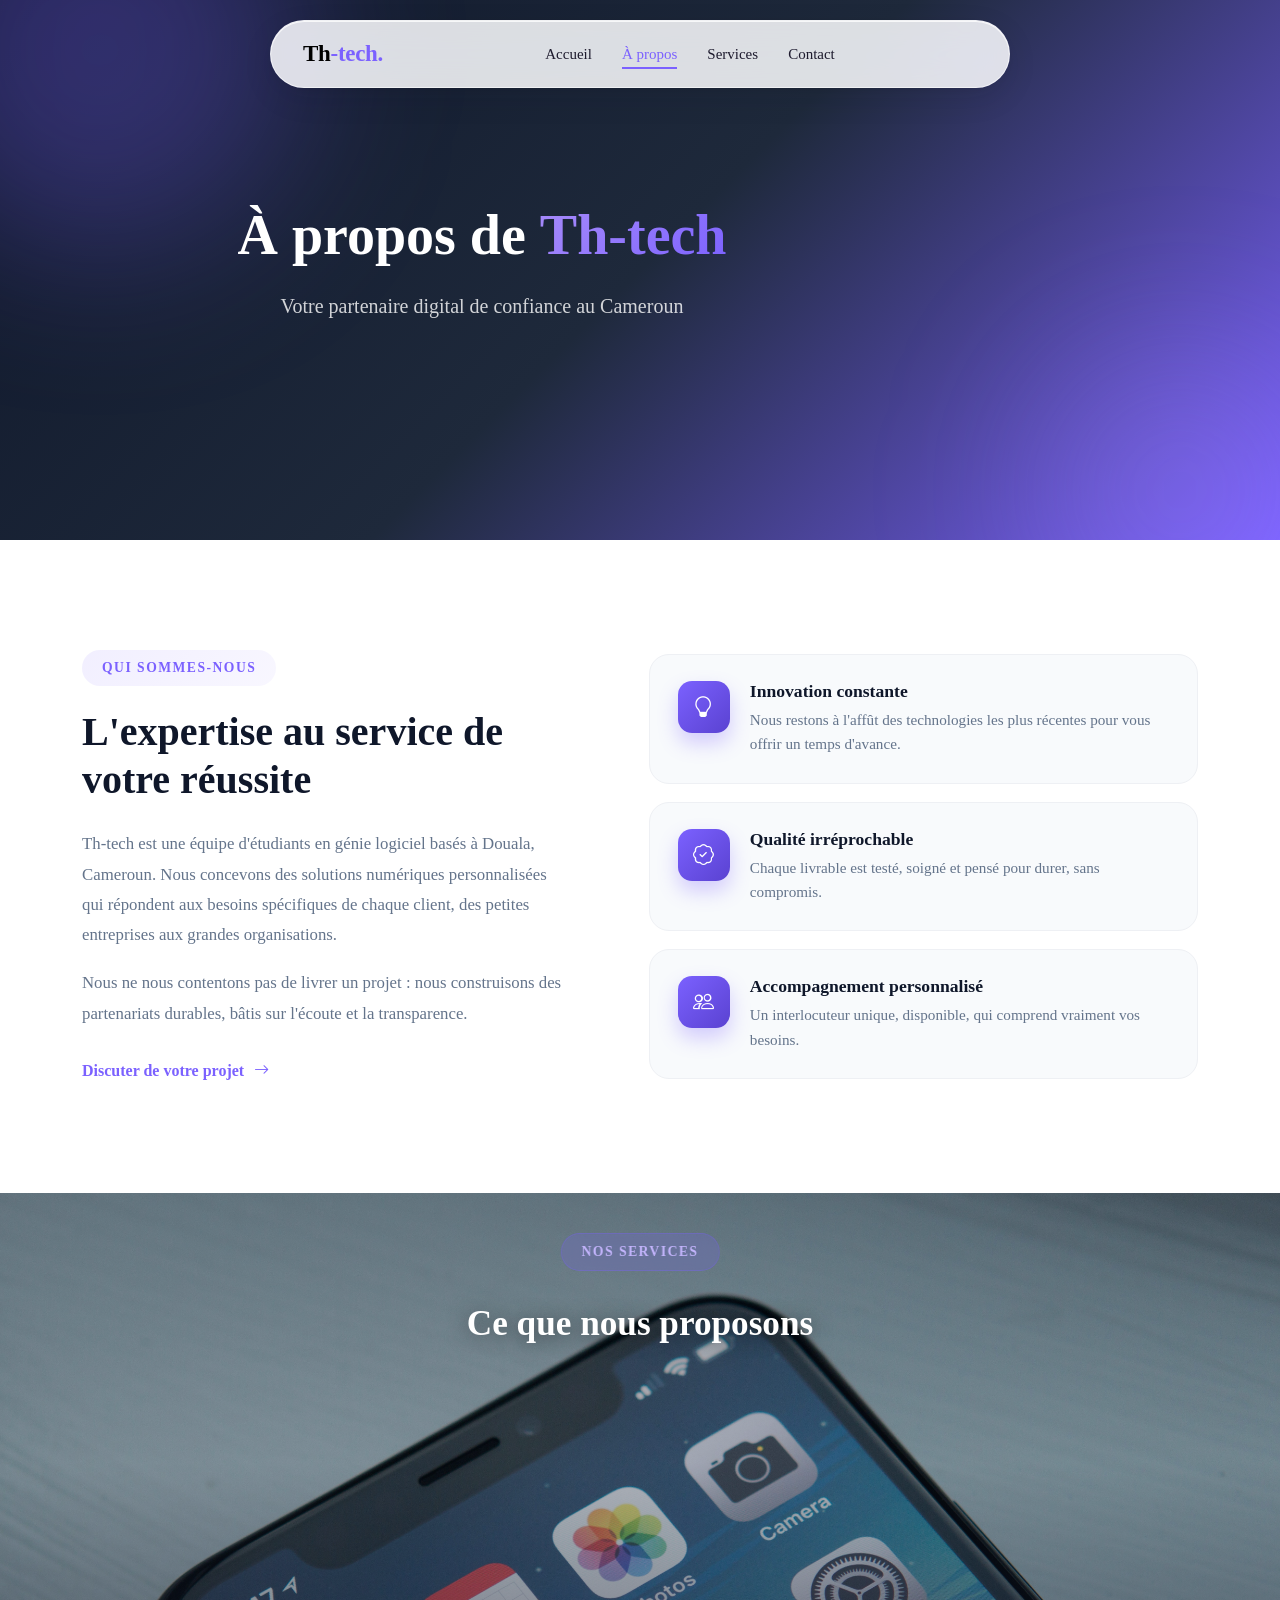
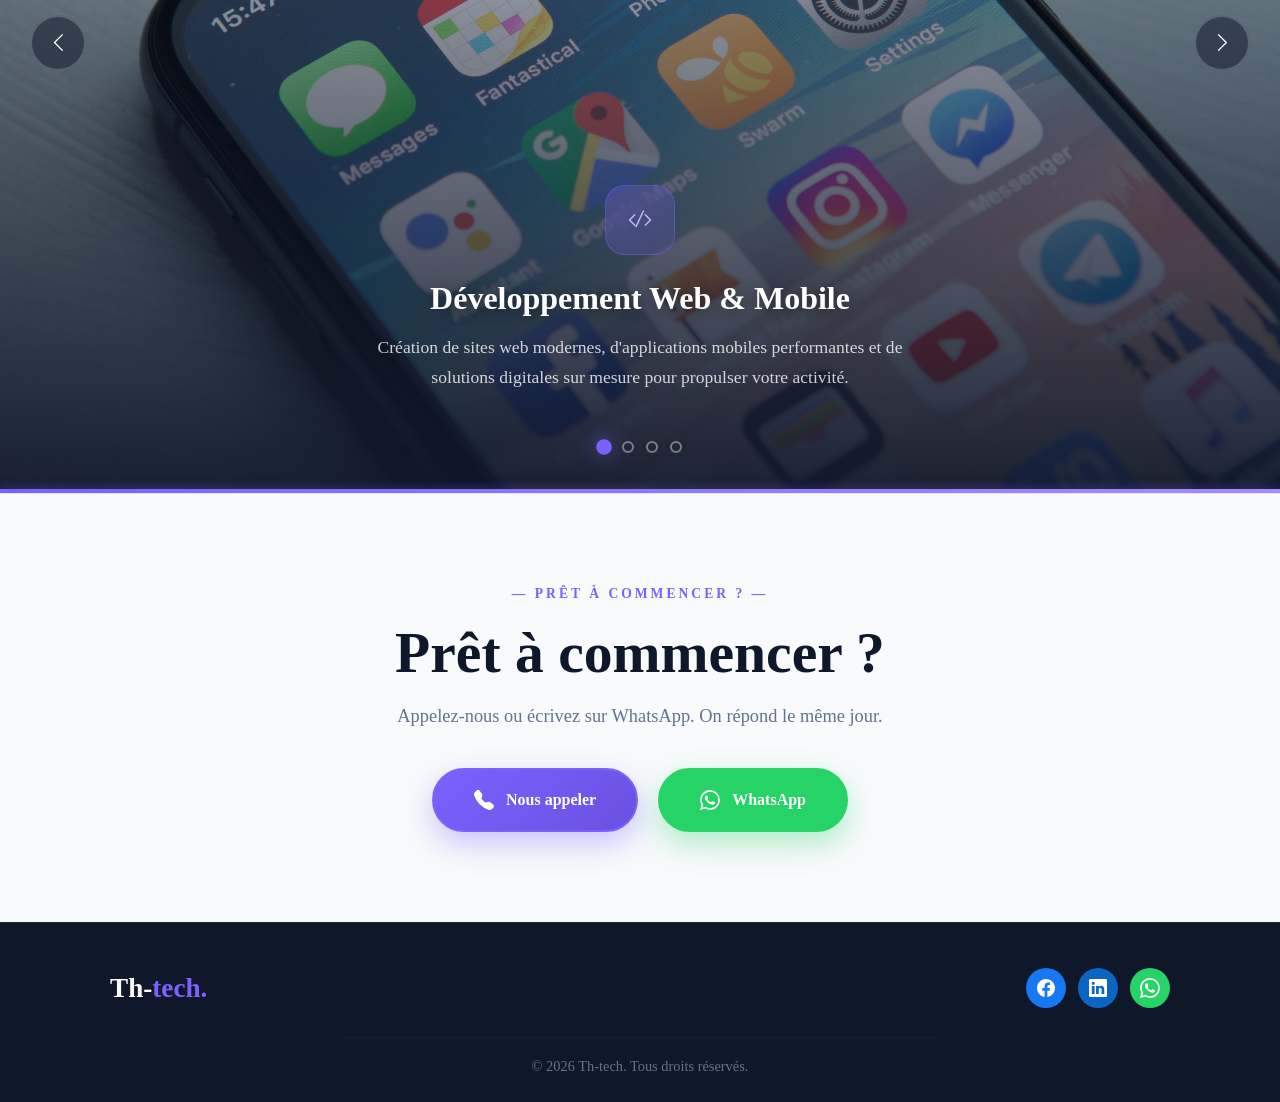
==== commit 9b7295db: "slide" ====
--- a/a-propos.html
+++ b/a-propos.html
@@ -1,273 +1,246 @@
 <!DOCTYPE html>
 <html lang="fr">
+
 <head>
     <meta charset="UTF-8">
     <title>À propos | Th-tech</title>
     <meta name="viewport" content="width=device-width, initial-scale=1.0">
     <meta name="description" content="À propos de Th-tech - Votre partenaire digital de confiance au Cameroun.">
-    
+
     <!-- Bootstrap CSS -->
     <link href="https://cdn.jsdelivr.net/npm/bootstrap@5.3.2/dist/css/bootstrap.min.css" rel="stylesheet">
     <!-- Bootstrap Icons -->
     <link rel="stylesheet" href="https://cdn.jsdelivr.net/npm/bootstrap-icons@1.11.3/font/bootstrap-icons.css">
     <!-- Google Fonts -->
-    <link href="https://fonts.googleapis.com/css2?family=Poppins:wght@300;400;500;600;700;800&display=swap" rel="stylesheet">
-    
+    <link href="https://fonts.googleapis.com/css2?family=Poppins:wght@300;400;500;600;700;800&display=swap"
+        rel="stylesheet">
+
     <!-- Custom CSS -->
     <link rel="stylesheet" href="header.css">
     <link rel="stylesheet" href="a-propos.css">
     <link rel="stylesheet" href="footer.css">
 </head>
+
 <body>
 
-<!-- HEADER -->
-<div class="header-wrapper">
-  <header class="header">
-    <div class="logo">
-        <span class="logo-main">Th</span><span class="logo-accent">-tech.</span>
+    <!-- HEADER -->
+    <div class="header-wrapper">
+        <header class="header">
+            <div class="logo">
+                <span class="logo-main">Th</span><span class="logo-accent">-tech.</span>
+            </div>
+
+            <nav class="nav" id="nav">
+                <a href="Acceuil.html">Accueil</a>
+                <a href="a-propos.html" class="active">À propos</a>
+                <a href="Services.html">Services</a>
+                <a href="contact.html">Contact</a>
+            </nav>
+
+            <div class="burger" id="burger">
+                <span></span>
+                <span></span>
+                <span></span>
+            </div>
+        </header>
     </div>
 
-    <nav class="nav" id="nav">
-        <a href="Acceuil.html">Accueil</a>
-        <a href="a-propos.html" class="active">À propos</a>
-        <a href="Services.html">Services</a>
-        <a href="contact.html">Contact</a>
-    </nav>
-    
-    <div class="burger" id="burger">
-      <span></span>
-      <span></span>
-      <span></span>
-    </div>
-  </header>
-</div>
-
-<!-- HERO SECTION -->
-<section class="hero-about">
-    <div class="container">
-        <div class="hero-content text-center">
-            <h1 class="hero-title">À propos de <span class="text-gradient">Th-tech</span></h1>
-            <p class="hero-subtitle">Votre partenaire digital de confiance au Cameroun</p>
-        </div>
-    </div>
-</section>
-
-<!-- QUI SOMMES-NOUS SECTION -->
-<section class="about-section">
-    <div class="container">
-        <div class="about-grid">
-            <div class="about-text">
-                <span class="section-tag">Qui sommes-nous</span>
-                <h2 class="section-title">L'expertise au service de votre réussite</h2>
-                <p class="section-desc">
-                    Th-tech est une équipe d'étudiants en génie logiciel basés à Douala, Cameroun.
-                    Nous concevons des solutions numériques personnalisées qui répondent aux besoins spécifiques
-                    de chaque client, des petites entreprises aux grandes organisations.
-                </p>
-                <p class="section-desc">
-                    Nous ne nous contentons pas de livrer un projet : nous construisons des
-                    partenariats durables, bâtis sur l'écoute et la transparence.
-                </p>
-                <a href="contact.html" class="about-link">
-                    Discuter de votre projet <i class="bi bi-arrow-right"></i>
+    <!-- HERO SECTION -->
+    <section class="hero-about">
+        <div class="container">
+            <div class="hero-content text-center">
+                <h1 class="hero-title">À propos de <span class="text-gradient">Th-tech</span></h1>
+                <p class="hero-subtitle">Votre partenaire digital de confiance au Cameroun</p>
+            </div>
+        </div>
+    </section>
+
+    <!-- QUI SOMMES-NOUS SECTION -->
+    <section class="about-section">
+        <div class="container">
+            <div class="about-grid">
+                <div class="about-text">
+                    <span class="section-tag">Qui sommes-nous</span>
+                    <h2 class="section-title">L'expertise au service de votre réussite</h2>
+                    <p class="section-desc">
+                        Th-tech est une équipe d'étudiants en génie logiciel basés à Douala, Cameroun.
+                        Nous concevons des solutions numériques personnalisées qui répondent aux besoins spécifiques
+                        de chaque client, des petites entreprises aux grandes organisations.
+                    </p>
+                    <p class="section-desc">
+                        Nous ne nous contentons pas de livrer un projet : nous construisons des
+                        partenariats durables, bâtis sur l'écoute et la transparence.
+                    </p>
+                    <a href="contact.html" class="about-link">
+                        Discuter de votre projet <i class="bi bi-arrow-right"></i>
+                    </a>
+                </div>
+
+                <div class="about-pillars">
+                    <div class="pillar-card">
+                        <div class="pillar-icon"><i class="bi bi-lightbulb"></i></div>
+                        <div class="pillar-body">
+                            <h3>Innovation constante</h3>
+                            <p>Nous restons à l'affût des technologies les plus récentes pour vous offrir un temps
+                                d'avance.</p>
+                        </div>
+                    </div>
+                    <div class="pillar-card">
+                        <div class="pillar-icon"><i class="bi bi-patch-check"></i></div>
+                        <div class="pillar-body">
+                            <h3>Qualité irréprochable</h3>
+                            <p>Chaque livrable est testé, soigné et pensé pour durer, sans compromis.</p>
+                        </div>
+                    </div>
+                    <div class="pillar-card">
+                        <div class="pillar-icon"><i class="bi bi-people"></i></div>
+                        <div class="pillar-body">
+                            <h3>Accompagnement personnalisé</h3>
+                            <p>Un interlocuteur unique, disponible, qui comprend vraiment vos besoins.</p>
+                        </div>
+                    </div>
+                </div>
+            </div>
+        </div>
+    </section>
+
+    <!-- NOS SERVICES - SLIDER PLEIN ÉCRAN -->
+    <section class="services-slider-section" id="services-slider">
+        <!-- Slide Indicators (top) -->
+        <div class="slider-header">
+            <span class="section-tag">Nos services</span>
+            <h2 class="slider-section-title">Ce que nous proposons</h2>
+        </div>
+
+        <div class="services-slider-track">
+            <!-- Slide 1: Développement Web & Mobile -->
+            <div class="service-slide active" data-index="0">
+                <div class="slide-bg">
+                    <img src="images/mobile.jpg" alt="Développement Web & Mobile">
+                    <div class="slide-overlay"></div>
+                </div>
+                <div class="slide-content">
+                    <div class="slide-icon"><i class="bi bi-code-slash"></i></div>
+                    <h3 class="slide-title">Développement Web & Mobile</h3>
+                    <p class="slide-desc">Création de sites web modernes, d'applications mobiles performantes et de
+                        solutions digitales sur mesure pour propulser votre activité.</p>
+                </div>
+            </div>
+
+            <!-- Slide 2: Réfection de Systèmes & Maintenance -->
+            <div class="service-slide" data-index="1">
+                <div class="slide-bg">
+                    <img src="images/Maintenance.avif" alt="Réfection de Systèmes & Maintenance">
+                    <div class="slide-overlay"></div>
+                </div>
+                <div class="slide-content">
+                    <div class="slide-icon"><i class="bi bi-tools"></i></div>
+                    <h3 class="slide-title">Réfection de Systèmes & Maintenance</h3>
+                    <p class="slide-desc">Diagnostic, réparation et optimisation de vos équipements informatiques. Nous
+                        redonnons vie à vos machines pour une performance optimale. Ventes et achat d'equipements</p>
+                </div>
+            </div>
+
+            <!-- Slide 3: Licences & Activations Windows -->
+            <div class="service-slide" data-index="2">
+                <div class="slide-bg">
+                    <img src="images/windowsjpg.jpg" alt="Licences & Activations Windows">
+                    <div class="slide-overlay"></div>
+                </div>
+                <div class="slide-content">
+                    <div class="slide-icon"><i class="bi bi-windows"></i></div>
+                    <h3 class="slide-title">Licences & Activations Windows</h3>
+                    <p class="slide-desc">Fourniture et activation de licences Windows authentiques. Installation et
+                        configuration complète de votre système d'exploitation. Installation de Windows 10 ,11 et
+                        d'autre (Linux).....</p>
+                </div>
+            </div>
+
+            <!-- Slide 4: Formation : Initiation à l'Informatique -->
+            <div class="service-slide" data-index="3">
+                <div class="slide-bg">
+                    <img src="images/annie-spratt-QckxruozjRg-unsplash.jpg"
+                        alt="Formation : Initiation à l'Informatique">
+                    <div class="slide-overlay"></div>
+                </div>
+                <div class="slide-content">
+                    <div class="slide-icon"><i class="bi bi-mortarboard"></i></div>
+                    <h3 class="slide-title">Formation : Initiation à l'Informatique</h3>
+                    <p class="slide-desc">Cours personnalisés pour débutants et intermédiaires. Apprenez à maîtriser les
+                        outils numériques essentiels à votre quotidien. (Word,Excel,Powerpoint...)</p>
+                </div>
+            </div>
+        </div>
+
+        <!-- Slider Controls -->
+        <button class="slider-arrow slider-prev" id="sliderPrev" aria-label="Slide précédent">
+            <i class="bi bi-chevron-left"></i>
+        </button>
+        <button class="slider-arrow slider-next" id="sliderNext" aria-label="Slide suivant">
+            <i class="bi bi-chevron-right"></i>
+        </button>
+
+        <!-- Dots -->
+        <div class="slider-dots" id="sliderDots">
+            <button class="slider-dot active" data-slide="0" aria-label="Slide 1"></button>
+            <button class="slider-dot" data-slide="1" aria-label="Slide 2"></button>
+            <button class="slider-dot" data-slide="2" aria-label="Slide 3"></button>
+            <button class="slider-dot" data-slide="3" aria-label="Slide 4"></button>
+        </div>
+
+        <!-- Progress Bar -->
+        <div class="slider-progress">
+            <div class="slider-progress-bar" id="sliderProgressBar"></div>
+        </div>
+    </section>
+
+    <!-- CTA SECTION -->
+    <section class="cta-section">
+        <div class="cta-container">
+            <span class="cta-surtitle">— PRÊT À COMMENCER ? —</span>
+            <h2 class="cta-title">Prêt à commencer ?</h2>
+            <p class="cta-text">Appelez-nous ou écrivez sur WhatsApp. On répond le même jour.</p>
+            <div class="cta-buttons">
+                <a href="tel:+237640924827" class="cta-btn cta-btn-call">
+                    <i class="bi bi-telephone-fill"></i>
+                    <span>Nous appeler</span>
                 </a>
-            </div>
-
-            <div class="about-pillars">
-                <div class="pillar-card">
-                    <div class="pillar-icon"><i class="bi bi-lightbulb"></i></div>
-                    <div class="pillar-body">
-                        <h3>Innovation constante</h3>
-                        <p>Nous restons à l'affût des technologies les plus récentes pour vous offrir un temps d'avance.</p>
-                    </div>
-                </div>
-                <div class="pillar-card">
-                    <div class="pillar-icon"><i class="bi bi-patch-check"></i></div>
-                    <div class="pillar-body">
-                        <h3>Qualité irréprochable</h3>
-                        <p>Chaque livrable est testé, soigné et pensé pour durer, sans compromis.</p>
-                    </div>
-                </div>
-                <div class="pillar-card">
-                    <div class="pillar-icon"><i class="bi bi-people"></i></div>
-                    <div class="pillar-body">
-                        <h3>Accompagnement personnalisé</h3>
-                        <p>Un interlocuteur unique, disponible, qui comprend vraiment vos besoins.</p>
-                    </div>
-                </div>
-            </div>
-        </div>
-    </div>
-</section>
-
-<!-- NOS SERVICES SECTION -->
-<section class="services-section">
-    <div class="container">
-        <div class="section-header">
-            <span class="section-tag">Nos services</span>
-            <h2 class="section-title">Ce que nous proposons</h2>
-            <p class="section-subtitle">Des solutions adaptées à vos besoins</p>
-        </div>
-        
-        <div class="services-grid">
-            <div class="service-card">
-                <div class="service-image">
-                    <img src="images/pc.jpg" alt="Développement Web">
-                </div>
-                <div class="service-content">
-                    <h3>Développement Web</h3>
-                    <p>Création de sites web modernes et performants adaptés à tous vos besoins.</p>
-                </div>
-            </div>
-            
-            <div class="service-card">
-                <div class="service-image">
-                    <img src="images/hands-ethnic-worker-typing-laptop.jpg" alt="Applications Mobiles">
-                </div>
-                <div class="service-content">
-                    <h3>Applications Mobiles</h3>
-                    <p>Développement d'applications iOS et Android intuitives et fonctionnelles.</p>
-                </div>
-            </div>
-            
-            <div class="service-card">
-                <div class="service-image">
-                    <img src="images/industrial-designer-working-3d-model.jpg" alt="Design Graphique">
-                </div>
-                <div class="service-content">
-                    <h3>Design Graphique</h3>
-                    <p>Conception d'identités visuelles uniques et mémorables pour votre marque.</p>
-                </div>
-            </div>
-        </div>
-    </div>
-</section>
-
-<!-- STATISTIQUES SECTION -->
-<section class="stats-section">
-    <div class="container">
-        <div class="stats-grid">
-            <div class="stat-item">
-                <div class="stat-icon">
-                    <i class="bi bi-briefcase"></i>
-                </div>
-                <span class="stat-number">50+</span>
-                <span class="stat-label">Projets réalisés</span>
-            </div>
-            
-            <div class="stat-item">
-                <div class="stat-icon">
-                    <i class="bi bi-emoji-smile"></i>
-                </div>
-                <span class="stat-number">100%</span>
-                <span class="stat-label">Clients satisfaits</span>
-            </div>
-            
-            <div class="stat-item">
-                <div class="stat-icon">
-                    <i class="bi bi-clock-history"></i>
-                </div>
-                <span class="stat-number">24/7</span>
-                <span class="stat-label">Support disponible</span>
-            </div>
-            
-            <div class="stat-item">
-                <div class="stat-icon">
-                    <i class="bi bi-award"></i>
-                </div>
-                <span class="stat-number">5+</span>
-                <span class="stat-label">Années d'expérience</span>
-            </div>
-        </div>
-    </div>
-</section>
-
-<!-- ÉQUIPE SECTION -->
-<section class="team-section">
-    <div class="container">
-        <div class="section-header">
-            <span class="section-tag">Notre équipe</span>
-            <h2 class="section-title">Les visages derrière Th-tech</h2>
-            <p class="section-subtitle">Une équipe passionnée et compétente</p>
-        </div>
-        
-        <div class="team-grid">
-            <div class="team-card">
-                <div class="team-image">
-                    <img src="images/scott-graham-5fNmWej4tAA-unsplash.jpg" alt="Membre de l'équipe">
-                </div>
-                <div class="team-content">
-                    <h3>Thierry</h3>
-                    <span class="team-role">Développeur Full Stack</span>
-                </div>
-            </div>
-            
-            <div class="team-card">
-                <div class="team-image">
-                    <img src="images/ferenc-almasi-eYpcLDXHVb0-unsplash.jpg" alt="Membre de l'équipe">
-                </div>
-                <div class="team-content">
-                    <h3>Jordan</h3>
-                    <span class="team-role">Designer UI/UX</span>
-                </div>
-            </div>
-            
-            <div class="team-card">
-                <div class="team-image">
-                    <img src="images/annie-spratt-QckxruozjRg-unsplash.jpg" alt="Membre de l'équipe">
-                </div>
-                <div class="team-content">
-                    <h3>Marie</h3>
-                    <span class="team-role">Cheffe de projet</span>
-                </div>
-            </div>
-        </div>
-    </div>
-</section>
-
-<!-- CTA SECTION -->
-<section class="cta-section">
-  <div class="cta-container">
-    <span class="cta-surtitle">— PRÊT À COMMENCER ? —</span>
-    <h2 class="cta-title">Prêt à commencer ?</h2>
-    <p class="cta-text">Appelez-nous ou écrivez sur WhatsApp. On répond le même jour.</p>
-    <div class="cta-buttons">
-      <a href="tel:+237640924827" class="cta-btn cta-btn-call">
-        <i class="bi bi-telephone-fill"></i>
-        <span>Nous appeler</span>
-      </a>
-      <a href="https://wa.me/237640924827" target="_blank" rel="noopener" class="cta-btn cta-btn-whatsapp">
-        <i class="bi bi-whatsapp"></i>
-        <span>WhatsApp</span>
-      </a>
-    </div>
-  </div>
-</section>
-
-<!-- FOOTER MINIMALISTE -->
-<footer class="footer">
-  <div class="container">
-    <div class="footer-top-row">
-      <div class="footer-brand-minimal">
-        <a href="Acceuil.html" class="footer-logo">Th-<span>tech.</span></a>
-      </div>
-      <div class="footer-social-links">
-        <a href="#" class="footer-social-btn facebook" aria-label="Facebook"><i class="bi bi-facebook"></i></a>
-        <a href="#" class="footer-social-btn linkedin" aria-label="LinkedIn"><i class="bi bi-linkedin"></i></a>
-        <a href="https://wa.me/237640924827" target="_blank" class="footer-social-btn whatsapp" aria-label="WhatsApp"><i class="bi bi-whatsapp"></i></a>
-      </div>
-    </div>
-    <hr class="footer-divider" />
-    <p class="footer-copyright">&copy; 2026 Th-tech. Tous droits réservés.</p>
-  </div>
-</footer>
-
-<!-- Bootstrap JS -->
-<script src="https://cdn.jsdelivr.net/npm/bootstrap@5.3.2/dist/js/bootstrap.bundle.min.js"></script>
-
-<!-- Language & Theme Script -->
-<script src="script.js"></script>
+                <a href="https://wa.me/237640924827" target="_blank" rel="noopener" class="cta-btn cta-btn-whatsapp">
+                    <i class="bi bi-whatsapp"></i>
+                    <span>WhatsApp</span>
+                </a>
+            </div>
+        </div>
+    </section>
+
+    <!-- FOOTER MINIMALISTE -->
+    <footer class="footer">
+        <div class="container">
+            <div class="footer-top-row">
+                <div class="footer-brand-minimal">
+                    <a href="Acceuil.html" class="footer-logo">Th-<span>tech.</span></a>
+                </div>
+                <div class="footer-social-links">
+                    <a href="#" class="footer-social-btn facebook" aria-label="Facebook"><i
+                            class="bi bi-facebook"></i></a>
+                    <a href="#" class="footer-social-btn linkedin" aria-label="LinkedIn"><i
+                            class="bi bi-linkedin"></i></a>
+                    <a href="https://wa.me/237640924827" target="_blank" class="footer-social-btn whatsapp"
+                        aria-label="WhatsApp"><i class="bi bi-whatsapp"></i></a>
+                </div>
+            </div>
+            <hr class="footer-divider" />
+            <p class="footer-copyright">&copy; 2026 Th-tech. Tous droits réservés.</p>
+        </div>
+    </footer>
+
+    <!-- Bootstrap JS -->
+    <script src="https://cdn.jsdelivr.net/npm/bootstrap@5.3.2/dist/js/bootstrap.bundle.min.js"></script>
+
+    <!-- Language & Theme Script -->
+    <script src="script.js"></script>
 
 
 </body>
-</html>
+
+</html>
--- a/a-propos.css
+++ b/a-propos.css
@@ -288,263 +288,341 @@
     }
 }
 
-/* ===== SERVICES SECTION ===== */
-.services-section {
-    padding: 80px 20px;
-    background: #f8fafc;
-}
-
-.services-section .section-header {
+/* ===== SERVICES SLIDER SECTION ===== */
+.services-slider-section {
+    position: relative;
+    width: 100%;
+    height: 100vh;
+    min-height: 600px;
+    overflow: hidden;
+    background: #0f172a;
+}
+
+/* Slider Header */
+.slider-header {
+    position: absolute;
+    top: 40px;
+    left: 50%;
+    transform: translateX(-50%);
     text-align: center;
-    margin-bottom: 50px;
-}
-
-.services-section .section-subtitle {
-    color: #64748b;
-    font-size: 1.1rem;
+    z-index: 20;
+    pointer-events: none;
+}
+
+.slider-header .section-tag {
+    background: rgba(123, 97, 255, 0.2);
+    backdrop-filter: blur(10px);
+    border: 1px solid rgba(123, 97, 255, 0.3);
+    color: #c4b5fd;
+}
+
+.slider-section-title {
+    font-size: 2.2rem;
+    font-weight: 700;
+    color: #ffffff;
     margin-top: 10px;
-}
-
-.services-grid {
-    display: grid;
-    grid-template-columns: repeat(3, 1fr);
-    gap: 30px;
-    max-width: 1200px;
-    margin: 0 auto;
-}
-
-.service-card {
-    background: white;
-    border-radius: 16px;
-    overflow: hidden;
-    box-shadow: 0 10px 30px rgba(0, 0, 0, 0.08);
-    transition: transform 0.3s ease;
-}
-
-.service-card:hover {
-    transform: translateY(-10px);
-}
-
-.service-image {
-    height: 200px;
-    overflow: hidden;
-}
-
-.service-image img {
+    text-shadow: 0 2px 20px rgba(0, 0, 0, 0.5);
+}
+
+/* Slider Track */
+.services-slider-track {
+    position: relative;
+    width: 100%;
+    height: 100%;
+}
+
+/* Individual Slides */
+.service-slide {
+    position: absolute;
+    top: 0;
+    left: 0;
+    width: 100%;
+    height: 100%;
+    opacity: 0;
+    visibility: hidden;
+    transition: opacity 0.8s cubic-bezier(0.4, 0, 0.2, 1), visibility 0.8s;
+}
+
+.service-slide.active {
+    opacity: 1;
+    visibility: visible;
+}
+
+/* Slide Background Image */
+.slide-bg {
+    position: absolute;
+    top: 0;
+    left: 0;
+    width: 100%;
+    height: 100%;
+}
+
+.slide-bg img {
     width: 100%;
     height: 100%;
     object-fit: cover;
-    transition: transform 0.3s ease;
-}
-
-.service-card:hover .service-image img {
-    transform: scale(1.1);
-}
-
-.service-content {
-    padding: 25px;
-}
-
-.service-content h3 {
-    font-size: 1.25rem;
-    font-weight: 600;
-    color: #0f172a;
-    margin-bottom: 10px;
-}
-
-.service-content p {
-    font-size: 0.95rem;
-    color: #64748b;
-    line-height: 1.6;
-    margin: 0;
-}
-
-/* Responsive */
-@media (max-width: 991px) {
-    .services-grid {
-        grid-template-columns: repeat(2, 1fr);
-    }
-}
-
-@media (max-width: 576px) {
-    .services-grid {
-        grid-template-columns: 1fr;
-    }
-}
-
-/* ===== STATS SECTION ===== */
-.stats-section {
-    padding: 80px 20px;
-    background: linear-gradient(135deg, #0f172a 0%, #1e293b 50%, #7b61ff 100%);
-    position: relative;
-    overflow: hidden;
-}
-
-/* Formes flottantes */
-.stats-section::before,
-.stats-section::after {
-    content: '';
-    position: absolute;
-    border-radius: 50%;
-    filter: blur(80px);
-    animation: floatShape 15s ease-in-out infinite;
-}
-
-.stats-section::before {
-    width: 300px;
-    height: 300px;
-    background: rgba(123, 97, 255, 0.3);
-    top: -100px;
-    right: -50px;
-}
-
-.stats-section::after {
-    width: 250px;
-    height: 250px;
-    background: rgba(167, 139, 250, 0.2);
-    bottom: -80px;
-    left: -50px;
-    animation-delay: -7s;
-}
-
-.stats-grid {
-    display: grid;
-    grid-template-columns: repeat(4, 1fr);
-    gap: 30px;
-    max-width: 1100px;
-    margin: 0 auto;
-    position: relative;
-    z-index: 2;
-}
-
-.stat-item {
+    transform: scale(1.05);
+    transition: transform 8s ease-out;
+}
+
+.service-slide.active .slide-bg img {
+    transform: scale(1);
+}
+
+/* Overlay */
+.slide-overlay {
+    position: absolute;
+    top: 0;
+    left: 0;
+    width: 100%;
+    height: 100%;
+    background: linear-gradient(
+        to top,
+        rgba(15, 23, 42, 0.95) 0%,
+        rgba(15, 23, 42, 0.6) 40%,
+        rgba(15, 23, 42, 0.3) 70%,
+        rgba(15, 23, 42, 0.4) 100%
+    );
+}
+
+/* Slide Content */
+.slide-content {
+    position: absolute;
+    bottom: 100px;
+    left: 50%;
+    transform: translateX(-50%);
+    width: 90%;
+    max-width: 700px;
     text-align: center;
-    padding: 30px 20px;
-}
-
-.stat-icon {
+    z-index: 10;
+}
+
+.service-slide .slide-content {
+    opacity: 0;
+    transform: translateX(-50%) translateY(40px);
+    transition: opacity 0.6s ease 0.3s, transform 0.6s ease 0.3s;
+}
+
+.service-slide.active .slide-content {
+    opacity: 1;
+    transform: translateX(-50%) translateY(0);
+}
+
+/* Slide Icon */
+.slide-icon {
     width: 70px;
     height: 70px;
-    background: rgba(255, 255, 255, 0.1);
-    border-radius: 50%;
+    border-radius: 20px;
+    background: linear-gradient(135deg, rgba(123, 97, 255, 0.3), rgba(123, 97, 255, 0.15));
+    backdrop-filter: blur(20px);
+    border: 1px solid rgba(123, 97, 255, 0.4);
     display: flex;
     align-items: center;
     justify-content: center;
-    margin: 0 auto 20px;
-}
-
-.stat-icon i {
-    font-size: 1.75rem;
-    color: #a78bfa;
-}
-
-.stat-number {
-    display: block;
-    font-size: 2.5rem;
-    font-weight: 800;
+    margin: 0 auto 24px;
+    transition: transform 0.3s ease;
+}
+
+.slide-icon i {
+    font-size: 1.8rem;
+    color: #c4b5fd;
+}
+
+.slide-icon:hover {
+    transform: scale(1.1) rotate(5deg);
+}
+
+/* Slide Title */
+.slide-title {
+    font-size: 2rem;
+    font-weight: 700;
+    color: #ffffff;
+    margin-bottom: 16px;
+    text-shadow: 0 2px 15px rgba(0, 0, 0, 0.4);
+}
+
+/* Slide Description */
+.slide-desc {
+    font-size: 1.1rem;
+    color: rgba(255, 255, 255, 0.8);
+    line-height: 1.7;
+    margin: 0;
+    max-width: 560px;
+    margin: 0 auto;
+}
+
+/* ===== SLIDER CONTROLS ===== */
+
+/* Arrow Buttons */
+.slider-arrow {
+    position: absolute;
+    top: 50%;
+    transform: translateY(-50%);
+    z-index: 20;
+    width: 56px;
+    height: 56px;
+    border-radius: 50%;
+    border: 2px solid rgba(255, 255, 255, 0.2);
+    background: rgba(15, 23, 42, 0.5);
+    backdrop-filter: blur(15px);
     color: white;
-    margin-bottom: 5px;
-}
-
-.stat-label {
-    font-size: 1rem;
-    color: rgba(255, 255, 255, 0.7);
-}
-
-/* Responsive */
-@media (max-width: 991px) {
-    .stats-grid {
-        grid-template-columns: repeat(2, 1fr);
-    }
-}
-
-@media (max-width: 576px) {
-    .stats-grid {
-        grid-template-columns: 1fr;
-    }
-}
-
-/* ===== TEAM SECTION ===== */
-.team-section {
-    padding: 80px 20px;
-    background: white;
-}
-
-.team-section .section-header {
-    text-align: center;
-    margin-bottom: 50px;
-}
-
-.team-section .section-subtitle {
-    color: #64748b;
-    font-size: 1.1rem;
-    margin-top: 10px;
-}
-
-.team-grid {
-    display: grid;
-    grid-template-columns: repeat(3, 1fr);
-    gap: 30px;
-    max-width: 1100px;
-    margin: 0 auto;
-}
-
-.team-card {
-    text-align: center;
-}
-
-.team-image {
-    width: 200px;
-    height: 200px;
+    font-size: 1.3rem;
+    cursor: pointer;
+    display: flex;
+    align-items: center;
+    justify-content: center;
+    transition: all 0.3s ease;
+}
+
+.slider-prev {
+    left: 30px;
+}
+
+.slider-next {
+    right: 30px;
+}
+
+.slider-arrow:hover {
+    background: rgba(123, 97, 255, 0.5);
+    border-color: rgba(123, 97, 255, 0.7);
+    transform: translateY(-50%) scale(1.1);
+    box-shadow: 0 0 30px rgba(123, 97, 255, 0.4);
+}
+
+/* Dot Navigation */
+.slider-dots {
+    position: absolute;
+    bottom: 40px;
+    left: 50%;
+    transform: translateX(-50%);
+    display: flex;
+    gap: 12px;
+    z-index: 20;
+}
+
+.slider-dot {
+    width: 12px;
+    height: 12px;
     border-radius: 50%;
-    overflow: hidden;
-    margin: 0 auto 20px;
-    box-shadow: 0 15px 40px rgba(0, 0, 0, 0.15);
-}
-
-.team-image img {
+    border: 2px solid rgba(255, 255, 255, 0.4);
+    background: transparent;
+    cursor: pointer;
+    padding: 0;
+    transition: all 0.4s ease;
+}
+
+.slider-dot.active {
+    background: #7b61ff;
+    border-color: #7b61ff;
+    transform: scale(1.3);
+    box-shadow: 0 0 15px rgba(123, 97, 255, 0.6);
+}
+
+.slider-dot:hover:not(.active) {
+    border-color: rgba(255, 255, 255, 0.8);
+    background: rgba(255, 255, 255, 0.2);
+}
+
+/* Progress Bar */
+.slider-progress {
+    position: absolute;
+    bottom: 0;
+    left: 0;
     width: 100%;
+    height: 4px;
+    background: rgba(255, 255, 255, 0.1);
+    z-index: 20;
+}
+
+.slider-progress-bar {
     height: 100%;
-    object-fit: cover;
-}
-
-.team-content h3 {
-    font-size: 1.25rem;
-    font-weight: 600;
-    color: #0f172a;
-    margin-bottom: 5px;
-}
-
-.team-role {
-    font-size: 0.95rem;
-    color: #7b61ff;
-    font-weight: 500;
-}
-
-/* Responsive */
-@media (max-width: 991px) {
-    .team-grid {
-        grid-template-columns: repeat(3, 1fr);
-    }
-}
-
+    background: linear-gradient(90deg, #7b61ff, #a78bfa);
+    width: 0%;
+    transition: width 0.1s linear;
+    box-shadow: 0 0 10px rgba(123, 97, 255, 0.5);
+}
+
+/* ===== RESPONSIVE SLIDER ===== */
 @media (max-width: 768px) {
-    .team-grid {
-        grid-template-columns: repeat(3, 1fr);
-        gap: 20px;
-    }
-    
-    .team-image {
-        width: 150px;
-        height: 150px;
-    }
-}
-
-@media (max-width: 576px) {
-    .team-grid {
-        grid-template-columns: 1fr;
-    }
-}
-
-
-
+    .slider-section-title {
+        font-size: 1.5rem;
+    }
+
+    .slide-title {
+        font-size: 1.5rem;
+    }
+
+    .slide-desc {
+        font-size: 0.95rem;
+    }
+
+    .slider-arrow {
+        width: 44px;
+        height: 44px;
+        font-size: 1.1rem;
+    }
+
+    .slider-prev {
+        left: 15px;
+    }
+
+    .slider-next {
+        right: 15px;
+    }
+
+    .slide-content {
+        bottom: 80px;
+    }
+
+    .slide-icon {
+        width: 56px;
+        height: 56px;
+    }
+
+    .slide-icon i {
+        font-size: 1.4rem;
+    }
+}
+
+@media (max-width: 480px) {
+    .slider-header {
+        top: 25px;
+    }
+
+    .slider-section-title {
+        font-size: 1.25rem;
+    }
+
+    .slide-title {
+        font-size: 1.25rem;
+    }
+
+    .slide-desc {
+        font-size: 0.9rem;
+    }
+
+    .slider-arrow {
+        width: 38px;
+        height: 38px;
+        font-size: 0.95rem;
+    }
+
+    .slider-prev {
+        left: 10px;
+    }
+
+    .slider-next {
+        right: 10px;
+    }
+
+    .slider-dots {
+        bottom: 25px;
+        gap: 8px;
+    }
+
+    .slider-dot {
+        width: 10px;
+        height: 10px;
+    }
+}
+
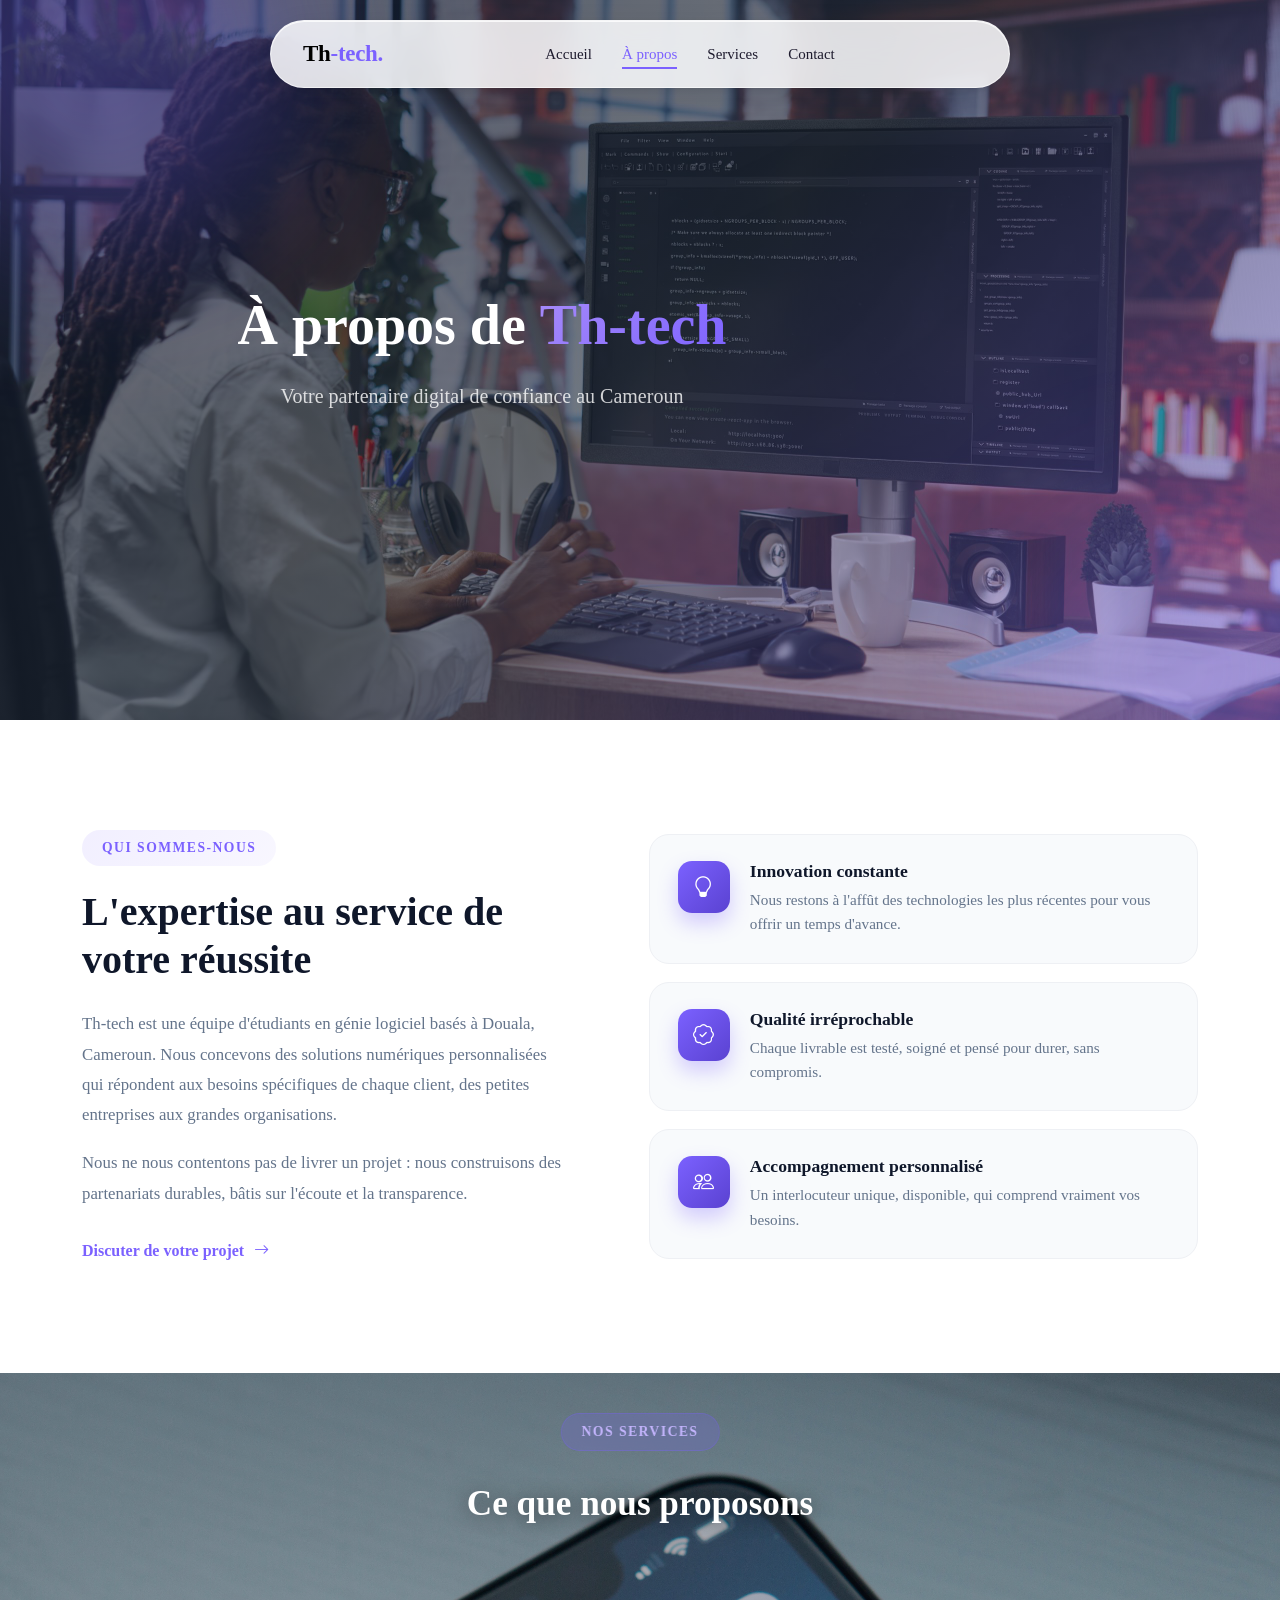
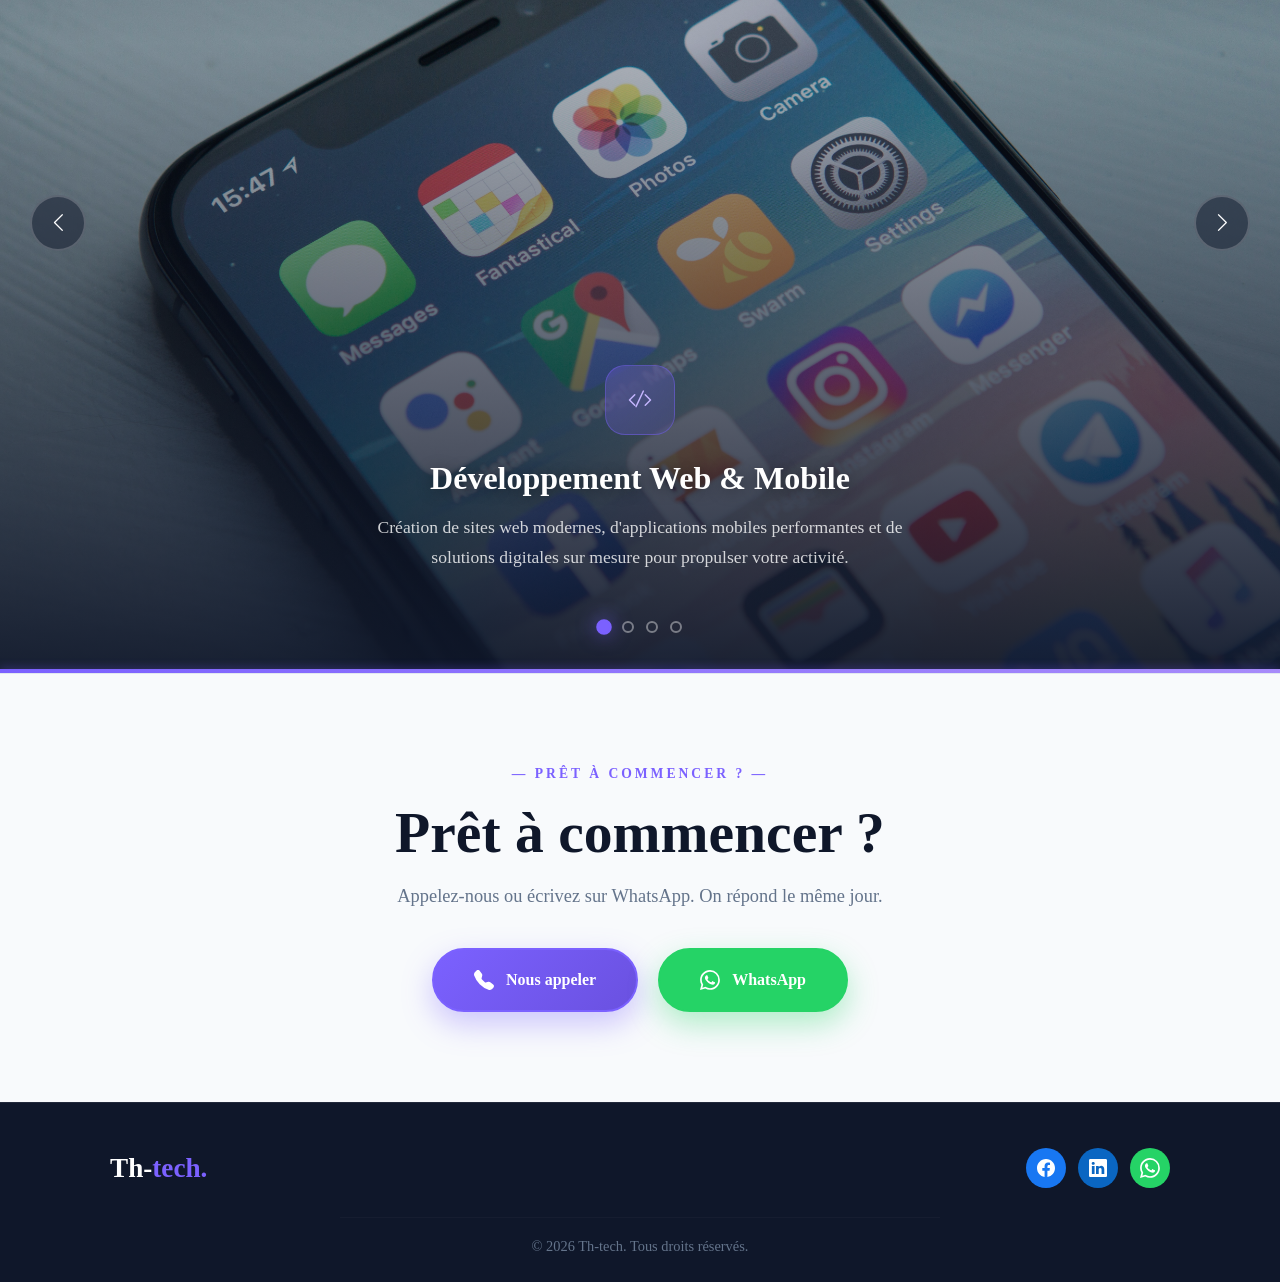
==== commit 67dfa851: "Reogarnistion des dossiers" ====
--- a/a-propos.html
+++ b/a-propos.html
@@ -16,9 +16,9 @@
         rel="stylesheet">
 
     <!-- Custom CSS -->
-    <link rel="stylesheet" href="header.css">
-    <link rel="stylesheet" href="a-propos.css">
-    <link rel="stylesheet" href="footer.css">
+    <link rel="stylesheet" href="css/header.css">
+    <link rel="stylesheet" href="css/a-propos.css">
+    <link rel="stylesheet" href="css/footer.css">
 </head>
 
 <body>
@@ -238,7 +238,7 @@
     <script src="https://cdn.jsdelivr.net/npm/bootstrap@5.3.2/dist/js/bootstrap.bundle.min.js"></script>
 
     <!-- Language & Theme Script -->
-    <script src="script.js"></script>
+    <script src="js/script.js"></script>
 
 
 </body>
--- a/css/header.css
+++ b/css/header.css
@@ -0,0 +1,394 @@
+/* Bootstrap Icons Fallback & Double-Icon Prevention */
+@font-face {
+  font-family: 'Bootstrap Icons';
+  src: url('https://cdn.jsdelivr.net/npm/bootstrap-icons@1.11.3/font/fonts/bootstrap-icons.woff2?v=1.11.3') format('woff2');
+  font-display: block;
+}
+
+[class^="bi-"]::before,
+[class*=" bi-"]::before {
+  font-family: 'Bootstrap Icons' !important;
+  font-style: normal;
+  font-weight: normal !important;
+}
+
+/* Prevent double icons when SVG is injected */
+i[class*="bi-"].has-svg::before,
+i[class*="bi-"]:has(svg)::before {
+  display: none !important;
+  content: none !important;
+}
+
+i[class*="bi-"].has-svg,
+i[class*="bi-"]:has(svg) {
+  font-style: normal;
+  display: inline-flex !important;
+  align-items: center;
+  justify-content: center;
+}
+
+/* RESET */
+* {
+  margin: 0;
+  padding: 0;
+  box-sizing: border-box;
+  font-family: 'Times New Roman', Times, serif;
+}
+
+body {
+  background-color: #ffffff;
+}
+
+/* HEADER WRAPPER */
+.header-wrapper {
+  position: fixed;
+  top: 20px;
+  left: 50%;
+  transform: translateX(-50%);
+  width: calc(100% - 60px);
+  max-width: 740px;
+  z-index: 1000;
+}
+
+/* HEADER */
+.header {
+  width: 100%;
+  height: 68px;
+  background-color: rgba(255, 255, 255, 0.85);
+  backdrop-filter: blur(18px) saturate(180%);
+  -webkit-backdrop-filter: blur(18px) saturate(180%);
+  border-radius: 999px;
+  border: 1px solid rgba(255, 255, 255, 0.6);
+  box-shadow: 0 10px 30px rgba(15, 23, 42, 0.1), 0 2px 8px rgba(15, 23, 42, 0.06), inset 0 1px 0 rgba(255, 255, 255, 0.8);
+
+  display: flex;
+  align-items: center;
+  justify-content: space-between;
+  padding: 0 32px;
+  transition: box-shadow 0.35s ease, transform 0.35s ease, background-color 0.35s ease;
+}
+
+.header:hover {
+  box-shadow: 0 16px 40px rgba(15, 23, 42, 0.14), 0 4px 12px rgba(15, 23, 42, 0.08), inset 0 1px 0 rgba(255, 255, 255, 0.8);
+  background-color: rgba(255, 255, 255, 0.95);
+}
+
+/* Header actions — masqué (bouton supprimé) */
+.header-actions {
+  display: none;
+}
+
+/* LOGO */
+.logo {
+  font-size: 23px;
+  font-weight: bold;
+  letter-spacing: -0.3px;
+}
+
+.logo-main {
+  color: #000000;
+}
+
+.logo-accent {
+  color: #7b61ff;
+}
+
+/* NAVIGATION */
+.nav {
+  display: flex;
+  gap: 30px;
+  margin: 0 auto;
+  padding-left: 20px;
+}
+
+.nav a {
+  color: #1e1b2e;
+  text-decoration: none;
+  font-size: 15px;
+  font-weight: 500;
+  position: relative;
+  transition: color 0.2s ease;
+}
+
+.nav a:hover,
+.nav a.active {
+  color: #7b61ff;
+}
+
+/* underline animation */
+.nav a::after {
+  content: "";
+  position: absolute;
+  width: 0;
+  height: 2px;
+  background: #7b61ff;
+  left: 0;
+  bottom: -4px;
+  transition: width 0.3s ease;
+}
+
+.nav a:hover::after,
+.nav a.active::after {
+  width: 100%;
+}
+
+/* BOUTON SERVICE */
+.btn-service {
+  --color: #7b61ff;
+  display: inline-block;
+  padding: 0 26px;
+  height: 44px;
+  line-height: 42px;
+  position: relative;
+  cursor: pointer;
+  overflow: hidden;
+
+  border: 2px solid var(--color);
+  border-radius: 8px;
+  background: transparent;
+
+  font-size: 15px;
+  font-weight: 500;
+  text-transform: uppercase;
+  color: var(--color);
+
+  transition: color 0.5s;
+  z-index: 1;
+}
+
+/* cercle animé */
+.btn-service::before {
+  content: "";
+  position: absolute;
+  z-index: -1;
+  background: linear-gradient(135deg, #0f172a 0%, #1e293b 55%, #7b61ff 100%);
+  height: 240px;
+  width: 240px;
+  border-radius: 50%;
+  top: 120%;
+  left: 120%;
+  transition: all 0.7s ease;
+}
+
+/* hover */
+.btn-service:hover {
+  color: #ffffff;
+  border-color: #7b61ff;
+}
+
+.btn-service:hover::before {
+  top: -40px;
+  left: -40px;
+}
+
+/* click */
+.btn-service:active::before {
+  background: linear-gradient(135deg, #0f172a 0%, #5a42d1 100%);
+}
+/* ===== BURGER ===== */
+.burger {
+  display: none;
+  flex-direction: column;
+  cursor: pointer;
+  gap: 6px;
+  padding: 5px;
+  background: none;
+  border: none;
+}
+
+.burger span {
+  width: 25px;
+  height: 3px;
+  background: #000;
+  border-radius: 2px;
+  transition: 0.3s;
+  transform-origin: center;
+}
+
+/* SVG burger icon styling */
+.burger svg {
+  width: 24px;
+  height: 24px;
+  display: block;
+}
+
+.burger svg path {
+  stroke: #000;
+  stroke-width: 2;
+  stroke-linecap: round;
+  stroke-linejoin: round;
+  transition: 0.3s;
+}
+
+/* SVG Burger to 'X' animation */
+.burger.active svg path:nth-child(1) {
+  transform: translateY(9px) rotate(45deg);
+}
+
+.burger.active svg path:nth-child(2) {
+  opacity: 0;
+}
+
+.burger.active svg path:nth-child(3) {
+  transform: translateY(-9px) rotate(-45deg);
+}
+
+/* Burger to 'X' animation */
+.burger.active span:nth-child(1) {
+  transform: translateY(9px) rotate(45deg);
+}
+
+.burger.active span:nth-child(2) {
+  opacity: 0;
+}
+
+.burger.active span:nth-child(3) {
+  transform: translateY(-9px) rotate(-45deg);
+}
+
+/* ===== RESPONSIVE ===== */
+@media (max-width: 1200px) {
+  .header-wrapper {
+    width: calc(100% - 40px);
+    max-width: 680px;
+  }
+  .header {
+    padding: 0 26px;
+  }
+
+  .nav {
+    gap: 24px;
+  }
+}
+
+@media (max-width: 992px) {
+  .header-wrapper {
+    width: calc(100% - 30px);
+  }
+  .header {
+    height: 64px;
+    padding: 0 24px;
+  }
+
+  .nav {
+    gap: 20px;
+  }
+
+  .nav a {
+    font-size: 15px;
+  }
+
+  .logo {
+    font-size: 22px;
+  }
+
+  .btn-service {
+    padding: 0 16px;
+    height: 38px;
+    line-height: 36px;
+    font-size: 13px;
+  }
+}
+
+@media (max-width: 768px) {
+  .header-wrapper {
+    width: calc(100% - 24px);
+    top: 14px;
+  }
+  .header {
+    height: 62px;
+    padding: 0 14px 0 24px;
+    border-radius: 999px;
+  }
+
+  .logo {
+    font-size: 22px;
+  }
+
+  /* Hide desktop navigation */
+  .nav {
+    position: fixed;
+    top: 90px;
+    right: -100%;
+    width: calc(100% - 24px);
+    max-width: 340px;
+    height: auto;
+    max-height: calc(100vh - 120px);
+    background: #ffffff;
+    flex-direction: column;
+    align-items: center;
+    justify-content: flex-start;
+    gap: 8px;
+    padding: 22px 16px;
+    border-radius: 24px;
+    transition: right 0.4s cubic-bezier(0.4, 0, 0.2, 1), opacity 0.3s ease;
+    box-shadow: 0 20px 50px rgba(15, 23, 42, 0.18);
+    z-index: 999;
+    opacity: 0;
+  }
+
+  .nav.active {
+    right: 12px;
+    opacity: 1;
+  }
+
+  .nav a {
+    width: 100%;
+    text-align: center;
+    font-size: 17px;
+    padding: 12px 20px;
+    border-radius: 14px;
+  }
+
+  .nav a:hover,
+  .nav a.active {
+    background: rgba(123, 97, 255, 0.08);
+  }
+
+  .nav a::after {
+    display: none;
+  }
+
+  /* Hide CTA button and header actions on mobile */
+  .header-actions {
+    display: none !important;
+  }
+
+  /* Show burger menu */
+  .burger {
+    display: flex;
+    z-index: 1001;
+    width: 40px;
+    height: 40px;
+    align-items: center;
+    justify-content: center;
+    border-radius: 50%;
+    transition: background-color 0.25s ease;
+  }
+
+  .burger:hover {
+    background-color: rgba(123, 97, 255, 0.08);
+  }
+}
+
+@media (max-width: 576px) {
+  .header {
+    padding: 0 12px 0 18px;
+  }
+
+  .logo {
+    font-size: 20px;
+  }
+
+  .burger span {
+    width: 22px;
+    height: 2px;
+  }
+}
+
+/* ===== HEADER ACTIONS ===== */
+.header-actions {
+  display: flex;
+  align-items: center;
+  gap: 15px;
+}
--- a/css/a-propos.css
+++ b/css/a-propos.css
@@ -0,0 +1,644 @@
+/* ===== BASE STYLES ===== */
+:root {
+    --primary: #7b61ff;
+    --primary-dark: #5a42d1;
+    --primary-light: #a78bfa;
+    --dark: #0f172a;
+    --dark-light: #1e293b;
+    --light: #f8fafc;
+    --gray: #64748b;
+    --white: #ffffff;
+}
+
+* {
+    margin: 0;
+    padding: 0;
+    box-sizing: border-box;
+}
+
+body {
+    font-family: 'Poppins', sans-serif;
+    overflow-x: hidden;
+}
+
+/* ===== HERO SECTION ===== */
+.hero-about {
+    min-height: 80vh;
+    display: flex;
+    align-items: center;
+    justify-content: center;
+    background: linear-gradient(135deg, rgba(15, 23, 42, 0.7) 0%, rgba(30, 41, 59, 0.6) 50%, rgba(123, 97, 255, 0.4) 100%),
+                url('../images/hero à-propos.jpg') center/cover no-repeat;
+    padding: 100px 20px;
+    position: relative;
+    overflow: hidden;
+}
+
+/* Formes flottantes en arrière-plan */
+.hero-about::before,
+.hero-about::after {
+    content: '';
+    position: absolute;
+    border-radius: 50%;
+    filter: blur(80px);
+    animation: floatShape 15s ease-in-out infinite;
+}
+
+.hero-about::before {
+    width: 400px;
+    height: 400px;
+    background: rgba(123, 97, 255, 0.3);
+    top: -150px;
+    left: -100px;
+}
+
+.hero-about::after {
+    width: 300px;
+    height: 300px;
+    background: rgba(167, 139, 250, 0.2);
+    bottom: -100px;
+    right: -50px;
+    animation-delay: -7s;
+}
+
+@keyframes floatShape {
+
+    0%,
+    100% {
+        transform: translate(0, 0) scale(1);
+    }
+
+    33% {
+        transform: translate(30px, -30px) scale(1.05);
+    }
+
+    66% {
+        transform: translate(-20px, 20px) scale(0.95);
+    }
+}
+
+.hero-content {
+    text-align: center;
+    max-width: 800px;
+    position: relative;
+    z-index: 2;
+}
+
+/* Animation du titre */
+.hero-title {
+    font-size: 3.5rem;
+    font-weight: 800;
+    color: white;
+    line-height: 1.2;
+    margin-bottom: 20px;
+    opacity: 0;
+    animation: slideUp 1s ease forwards;
+    animation-delay: 0.3s;
+}
+
+/* Animation du texte dégradé */
+@keyframes gradientPulse {
+
+    0%,
+    100% {
+        background-position: 0% 50%;
+    }
+
+    50% {
+        background-position: 100% 50%;
+    }
+}
+
+.text-gradient {
+    background: linear-gradient(135deg, #a78bfa 0%, #7b61ff 50%, #c4b5fd 100%);
+    background-size: 200% 200%;
+    -webkit-background-clip: text;
+    -webkit-text-fill-color: transparent;
+    background-clip: text;
+    animation: gradientPulse 3s ease infinite, slideUp 1s ease forwards;
+    animation-delay: 0.3s, 0.3s;
+    display: inline-block;
+}
+
+/* Animation du sous-titre */
+.hero-subtitle {
+    font-size: 1.25rem;
+    color: rgba(255, 255, 255, 0.8);
+    line-height: 1.6;
+    opacity: 0;
+    animation: slideUp 1s ease forwards;
+    animation-delay: 0.6s;
+}
+
+/* Keyframes pour l'animation */
+@keyframes slideUp {
+    from {
+        opacity: 0;
+        transform: translateY(30px);
+    }
+
+    to {
+        opacity: 1;
+        transform: translateY(0);
+    }
+}
+
+/* ===== RESPONSIVE ===== */
+@media (max-width: 768px) {
+    .hero-title {
+        font-size: 2.5rem;
+    }
+
+    .hero-subtitle {
+        font-size: 1rem;
+    }
+}
+
+/* ===== ABOUT SECTION ===== */
+.about-section {
+    padding: 110px 20px;
+    background: #ffffff;
+    position: relative;
+}
+
+.about-grid {
+    max-width: 1160px;
+    margin: 0 auto;
+    display: grid;
+    grid-template-columns: minmax(0, 0.95fr) minmax(0, 1.05fr);
+    gap: 70px;
+    align-items: center;
+}
+
+.about-text {
+    max-width: 480px;
+}
+
+.section-tag {
+    display: inline-block;
+    background: linear-gradient(135deg, rgba(123, 97, 255, 0.1), rgba(123, 97, 255, 0.05));
+    color: #7b61ff;
+    padding: 8px 20px;
+    border-radius: 50px;
+    font-size: 0.85rem;
+    font-weight: 600;
+    text-transform: uppercase;
+    letter-spacing: 1.5px;
+    margin-bottom: 22px;
+}
+
+.section-title {
+    font-size: 2.5rem;
+    font-weight: 700;
+    color: #0f172a;
+    margin-bottom: 25px;
+    line-height: 1.2;
+}
+
+.section-desc {
+    color: #64748b;
+    font-size: 1.05rem;
+    line-height: 1.8;
+    margin-bottom: 18px;
+}
+
+.about-link {
+    display: inline-flex;
+    align-items: center;
+    gap: 10px;
+    margin-top: 12px;
+    color: #7b61ff;
+    font-weight: 600;
+    font-size: 1rem;
+    text-decoration: none;
+    transition: gap 0.25s ease, color 0.25s ease;
+}
+
+.about-link i {
+    font-size: 0.95rem;
+    transition: transform 0.25s ease;
+}
+
+.about-link:hover {
+    gap: 14px;
+    color: #5a42d1;
+}
+
+.about-link:hover i {
+    transform: translateX(2px);
+}
+
+/* ----- Pillars ----- */
+.about-pillars {
+    display: flex;
+    flex-direction: column;
+    gap: 18px;
+}
+
+.pillar-card {
+    display: flex;
+    align-items: flex-start;
+    gap: 20px;
+    padding: 26px 28px;
+    background: #f8fafc;
+    border: 1px solid #eef0f4;
+    border-radius: 20px;
+    transition: transform 0.3s ease, box-shadow 0.3s ease, background-color 0.3s ease, border-color 0.3s ease;
+}
+
+.pillar-card:hover {
+    transform: translateY(-4px);
+    background: #ffffff;
+    border-color: rgba(123, 97, 255, 0.25);
+    box-shadow: 0 18px 40px rgba(15, 23, 42, 0.08);
+}
+
+.pillar-icon {
+    flex-shrink: 0;
+    width: 52px;
+    height: 52px;
+    border-radius: 14px;
+    display: flex;
+    align-items: center;
+    justify-content: center;
+    background: linear-gradient(135deg, #7b61ff, #5a42d1);
+    color: #ffffff;
+    font-size: 1.3rem;
+    box-shadow: 0 10px 20px rgba(123, 97, 255, 0.3);
+}
+
+.pillar-body h3 {
+    font-size: 1.1rem;
+    font-weight: 700;
+    color: #0f172a;
+    margin-bottom: 6px;
+}
+
+.pillar-body p {
+    font-size: 0.95rem;
+    color: #64748b;
+    line-height: 1.6;
+    margin: 0;
+}
+
+@media (max-width: 992px) {
+    .about-grid {
+        grid-template-columns: 1fr;
+        gap: 50px;
+    }
+
+    .about-text {
+        max-width: 100%;
+        text-align: center;
+    }
+
+    .about-link {
+        justify-content: center;
+    }
+}
+
+@media (max-width: 576px) {
+    .about-section {
+        padding: 80px 16px;
+    }
+
+    .pillar-card {
+        padding: 22px;
+    }
+}
+
+/* ===== SERVICES SLIDER SECTION ===== */
+.services-slider-section {
+    position: relative;
+    width: 100%;
+    height: 100vh;
+    min-height: 600px;
+    overflow: hidden;
+    background: #0f172a;
+}
+
+/* Slider Header */
+.slider-header {
+    position: absolute;
+    top: 40px;
+    left: 50%;
+    transform: translateX(-50%);
+    text-align: center;
+    z-index: 20;
+    pointer-events: none;
+}
+
+.slider-header .section-tag {
+    background: rgba(123, 97, 255, 0.2);
+    backdrop-filter: blur(10px);
+    border: 1px solid rgba(123, 97, 255, 0.3);
+    color: #c4b5fd;
+}
+
+.slider-section-title {
+    font-size: 2.2rem;
+    font-weight: 700;
+    color: #ffffff;
+    margin-top: 10px;
+    text-shadow: 0 2px 20px rgba(0, 0, 0, 0.5);
+}
+
+/* Slider Track */
+.services-slider-track {
+    position: relative;
+    width: 100%;
+    height: 100%;
+}
+
+/* Individual Slides */
+.service-slide {
+    position: absolute;
+    top: 0;
+    left: 0;
+    width: 100%;
+    height: 100%;
+    opacity: 0;
+    visibility: hidden;
+    transition: opacity 0.8s cubic-bezier(0.4, 0, 0.2, 1), visibility 0.8s;
+}
+
+.service-slide.active {
+    opacity: 1;
+    visibility: visible;
+}
+
+/* Slide Background Image */
+.slide-bg {
+    position: absolute;
+    top: 0;
+    left: 0;
+    width: 100%;
+    height: 100%;
+}
+
+.slide-bg img {
+    width: 100%;
+    height: 100%;
+    object-fit: cover;
+    transform: scale(1.05);
+    transition: transform 8s ease-out;
+}
+
+.service-slide.active .slide-bg img {
+    transform: scale(1);
+}
+
+/* Overlay */
+.slide-overlay {
+    position: absolute;
+    top: 0;
+    left: 0;
+    width: 100%;
+    height: 100%;
+    background: linear-gradient(to top,
+            rgba(15, 23, 42, 0.95) 0%,
+            rgba(15, 23, 42, 0.6) 40%,
+            rgba(15, 23, 42, 0.3) 70%,
+            rgba(15, 23, 42, 0.4) 100%);
+}
+
+/* Slide Content */
+.slide-content {
+    position: absolute;
+    bottom: 100px;
+    left: 50%;
+    transform: translateX(-50%);
+    width: 90%;
+    max-width: 700px;
+    text-align: center;
+    z-index: 10;
+}
+
+.service-slide .slide-content {
+    opacity: 0;
+    transform: translateX(-50%) translateY(40px);
+    transition: opacity 0.6s ease 0.3s, transform 0.6s ease 0.3s;
+}
+
+.service-slide.active .slide-content {
+    opacity: 1;
+    transform: translateX(-50%) translateY(0);
+}
+
+/* Slide Icon */
+.slide-icon {
+    width: 70px;
+    height: 70px;
+    border-radius: 20px;
+    background: linear-gradient(135deg, rgba(123, 97, 255, 0.3), rgba(123, 97, 255, 0.15));
+    backdrop-filter: blur(20px);
+    border: 1px solid rgba(123, 97, 255, 0.4);
+    display: flex;
+    align-items: center;
+    justify-content: center;
+    margin: 0 auto 24px;
+    transition: transform 0.3s ease;
+}
+
+.slide-icon i {
+    font-size: 1.8rem;
+    color: #c4b5fd;
+}
+
+.slide-icon:hover {
+    transform: scale(1.1) rotate(5deg);
+}
+
+/* Slide Title */
+.slide-title {
+    font-size: 2rem;
+    font-weight: 700;
+    color: #ffffff;
+    margin-bottom: 16px;
+    text-shadow: 0 2px 15px rgba(0, 0, 0, 0.4);
+}
+
+/* Slide Description */
+.slide-desc {
+    font-size: 1.1rem;
+    color: rgba(255, 255, 255, 0.8);
+    line-height: 1.7;
+    margin: 0;
+    max-width: 560px;
+    margin: 0 auto;
+}
+
+/* ===== SLIDER CONTROLS ===== */
+
+/* Arrow Buttons */
+.slider-arrow {
+    position: absolute;
+    top: 50%;
+    transform: translateY(-50%);
+    z-index: 20;
+    width: 56px;
+    height: 56px;
+    border-radius: 50%;
+    border: 2px solid rgba(255, 255, 255, 0.2);
+    background: rgba(15, 23, 42, 0.5);
+    backdrop-filter: blur(15px);
+    color: white;
+    font-size: 1.3rem;
+    cursor: pointer;
+    display: flex;
+    align-items: center;
+    justify-content: center;
+    transition: all 0.3s ease;
+}
+
+.slider-prev {
+    left: 30px;
+}
+
+.slider-next {
+    right: 30px;
+}
+
+.slider-arrow:hover {
+    background: rgba(123, 97, 255, 0.5);
+    border-color: rgba(123, 97, 255, 0.7);
+    transform: translateY(-50%) scale(1.1);
+    box-shadow: 0 0 30px rgba(123, 97, 255, 0.4);
+}
+
+/* Dot Navigation */
+.slider-dots {
+    position: absolute;
+    bottom: 40px;
+    left: 50%;
+    transform: translateX(-50%);
+    display: flex;
+    gap: 12px;
+    z-index: 20;
+}
+
+.slider-dot {
+    width: 12px;
+    height: 12px;
+    border-radius: 50%;
+    border: 2px solid rgba(255, 255, 255, 0.4);
+    background: transparent;
+    cursor: pointer;
+    padding: 0;
+    transition: all 0.4s ease;
+}
+
+.slider-dot.active {
+    background: #7b61ff;
+    border-color: #7b61ff;
+    transform: scale(1.3);
+    box-shadow: 0 0 15px rgba(123, 97, 255, 0.6);
+}
+
+.slider-dot:hover:not(.active) {
+    border-color: rgba(255, 255, 255, 0.8);
+    background: rgba(255, 255, 255, 0.2);
+}
+
+/* Progress Bar */
+.slider-progress {
+    position: absolute;
+    bottom: 0;
+    left: 0;
+    width: 100%;
+    height: 4px;
+    background: rgba(255, 255, 255, 0.1);
+    z-index: 20;
+}
+
+.slider-progress-bar {
+    height: 100%;
+    background: linear-gradient(90deg, #7b61ff, #a78bfa);
+    width: 0%;
+    transition: width 0.1s linear;
+    box-shadow: 0 0 10px rgba(123, 97, 255, 0.5);
+}
+
+/* ===== RESPONSIVE SLIDER ===== */
+@media (max-width: 768px) {
+    .slider-section-title {
+        font-size: 1.5rem;
+    }
+
+    .slide-title {
+        font-size: 1.5rem;
+    }
+
+    .slide-desc {
+        font-size: 0.95rem;
+    }
+
+    .slider-arrow {
+        width: 44px;
+        height: 44px;
+        font-size: 1.1rem;
+    }
+
+    .slider-prev {
+        left: 15px;
+    }
+
+    .slider-next {
+        right: 15px;
+    }
+
+    .slide-content {
+        bottom: 80px;
+    }
+
+    .slide-icon {
+        width: 56px;
+        height: 56px;
+    }
+
+    .slide-icon i {
+        font-size: 1.4rem;
+    }
+}
+
+@media (max-width: 480px) {
+    .slider-header {
+        top: 25px;
+    }
+
+    .slider-section-title {
+        font-size: 1.25rem;
+    }
+
+    .slide-title {
+        font-size: 1.25rem;
+    }
+
+    .slide-desc {
+        font-size: 0.9rem;
+    }
+
+    .slider-arrow {
+        width: 38px;
+        height: 38px;
+        font-size: 0.95rem;
+    }
+
+    .slider-prev {
+        left: 10px;
+    }
+
+    .slider-next {
+        right: 10px;
+    }
+
+    .slider-dots {
+        bottom: 25px;
+        gap: 8px;
+    }
+
+    .slider-dot {
+        width: 10px;
+        height: 10px;
+    }
+}
--- a/css/footer.css
+++ b/css/footer.css
@@ -0,0 +1,237 @@
+/* ===== SHARED CTA SECTION ===== */
+.cta-section {
+    padding: 90px 20px;
+    background: #f8fafc;
+    position: relative;
+    overflow: hidden;
+    border-top: 1px solid #e2e8f0;
+}
+
+.cta-container {
+    max-width: 850px;
+    margin: 0 auto;
+    text-align: center;
+    display: flex;
+    flex-direction: column;
+    align-items: center;
+    position: relative;
+    z-index: 2;
+}
+
+.cta-surtitle {
+    font-size: 0.85rem;
+    font-weight: 700;
+    letter-spacing: 3px;
+    text-transform: uppercase;
+    color: #7b61ff;
+    margin-bottom: 16px;
+    display: inline-block;
+}
+
+.cta-title {
+    font-family: 'Times New Roman', Georgia, serif;
+    font-size: clamp(2.4rem, 5vw, 3.6rem);
+    font-weight: 700;
+    color: #0f172a;
+    line-height: 1.15;
+    margin-bottom: 16px;
+}
+
+.cta-text {
+    font-size: 1.15rem;
+    color: #64748b;
+    max-width: 620px;
+    margin: 0 auto 36px;
+    line-height: 1.6;
+}
+
+.cta-buttons {
+    display: flex;
+    flex-direction: row;
+    justify-content: center;
+    align-items: center;
+    gap: 20px;
+    flex-wrap: wrap;
+    width: 100%;
+}
+
+@keyframes ctaBtnAppear {
+    from {
+        opacity: 0;
+        transform: translateY(30px);
+    }
+    to {
+        opacity: 1;
+        transform: translateY(0);
+    }
+}
+
+.cta-btn {
+    display: inline-flex;
+    align-items: center;
+    justify-content: center;
+    gap: 12px;
+    padding: 18px 40px;
+    border-radius: 50px;
+    font-weight: 600;
+    font-size: 1rem;
+    text-decoration: none;
+    transition: all 0.4s cubic-bezier(0.4, 0, 0.2, 1);
+    white-space: nowrap;
+    cursor: pointer;
+    animation: ctaBtnAppear 0.8s cubic-bezier(0.16, 1, 0.3, 1) forwards;
+}
+
+.cta-buttons .cta-btn:nth-child(1) {
+    animation-delay: 0.15s;
+}
+
+.cta-buttons .cta-btn:nth-child(2) {
+    animation-delay: 0.35s;
+}
+
+.cta-btn svg, .cta-btn i {
+    font-size: 1.25rem;
+    flex-shrink: 0;
+}
+
+/* Bouton 1: Nous appeler (#7b61ff) */
+.cta-btn-call {
+    background: linear-gradient(135deg, #7b61ff 0%, #6a51e0 100%);
+    color: #ffffff !important;
+    border: 2px solid #7b61ff;
+    box-shadow: 0 12px 30px rgba(123, 97, 255, 0.35);
+}
+
+.cta-btn-call:hover {
+    background: linear-gradient(135deg, #0f172a 0%, #1e293b 55%, #7b61ff 100%) !important;
+    border-color: #7b61ff !important;
+    color: #ffffff !important;
+    transform: translateY(-3px);
+    box-shadow: 0 18px 40px rgba(123, 97, 255, 0.48);
+}
+
+/* Bouton 2: WhatsApp (#25D366) */
+.cta-btn-whatsapp {
+    background-color: #25D366;
+    color: #ffffff !important;
+    border: 2px solid #25D366;
+    box-shadow: 0 12px 30px rgba(37, 211, 102, 0.35);
+}
+
+.cta-btn-whatsapp:hover {
+    background-color: #20bd5a;
+    border-color: #20bd5a;
+    color: #ffffff !important;
+    transform: translateY(-3px);
+    box-shadow: 0 18px 40px rgba(37, 211, 102, 0.48);
+}
+
+/* ===== FOOTER MINIMALISTE ===== */
+.footer {
+  background: #0f172a;
+  color: #94a3b8;
+  padding: 45px 0 25px 0;
+  font-family: inherit;
+  position: relative;
+  overflow: hidden;
+  border-top: 1px solid rgba(255, 255, 255, 0.08);
+}
+
+.footer .container {
+  max-width: 1100px;
+  margin: 0 auto;
+  padding: 0 20px;
+}
+
+.footer-top-row {
+  display: flex;
+  justify-content: space-between;
+  align-items: center;
+  flex-wrap: wrap;
+  gap: 20px;
+}
+
+.footer-logo {
+  font-size: 1.7rem;
+  font-weight: 800;
+  color: #ffffff;
+  text-decoration: none;
+}
+
+.footer-logo span {
+  color: #7b61ff;
+}
+
+.footer-social-links {
+  display: flex;
+  align-items: center;
+  gap: 12px;
+}
+
+/* Original brand colors for social buttons */
+.footer-social-btn {
+  width: 40px;
+  height: 40px;
+  border-radius: 50%;
+  display: inline-flex;
+  align-items: center;
+  justify-content: center;
+  text-decoration: none;
+  transition: transform 0.2s ease;
+  color: #ffffff !important;
+  /* No background here – set per brand */
+}
+
+/* Brand specific colors – always solid, no hover color change */
+.footer-social-btn.facebook {
+  background-color: #1877F2;
+}
+.footer-social-btn.linkedin {
+  background-color: #0A66C2;
+}
+.footer-social-btn.whatsapp {
+  background-color: #25D366;
+}
+
+/* Hover effect – subtle zoom only */
+.footer-social-btn:hover {
+  transform: scale(1.05);
+}
+
+/* Separator line not spanning 100% width */
+.footer-divider {
+  width: 60%;
+  max-width: 600px;
+  height: 1px;
+  background: rgba(255, 255, 255, 0.1);
+  margin: 28px auto 18px;
+  border: none;
+}
+
+/* Copyright centered at bottom */
+.footer-copyright {
+  text-align: center;
+  font-size: 0.9rem;
+  color: #64748b;
+  margin: 0;
+}
+
+@media (max-width: 640px) {
+  .footer-top-row {
+    flex-direction: column;
+    text-align: center;
+    justify-content: center;
+  }
+  .footer-divider {
+    width: 80%;
+  }
+  .cta-buttons {
+    flex-direction: column;
+    width: 100%;
+  }
+  .cta-btn {
+    width: 100%;
+    max-width: 320px;
+  }
+}
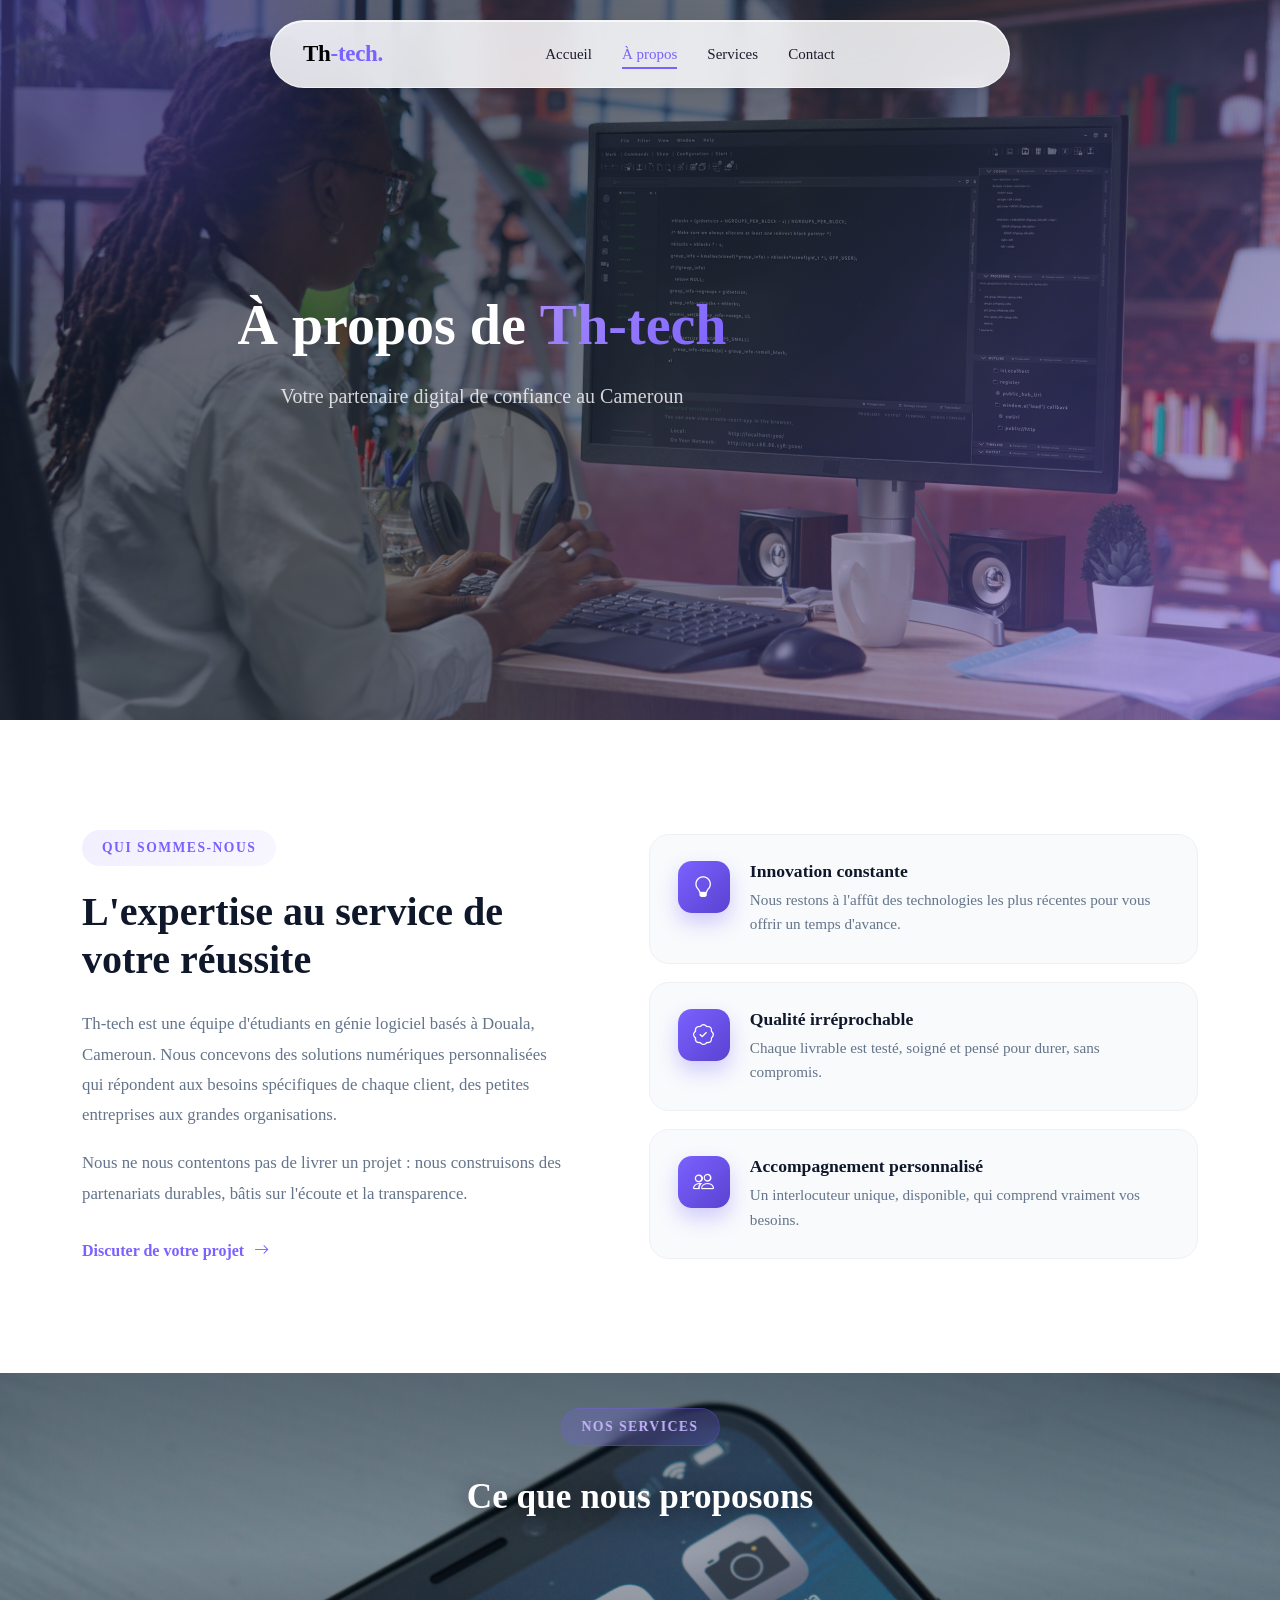
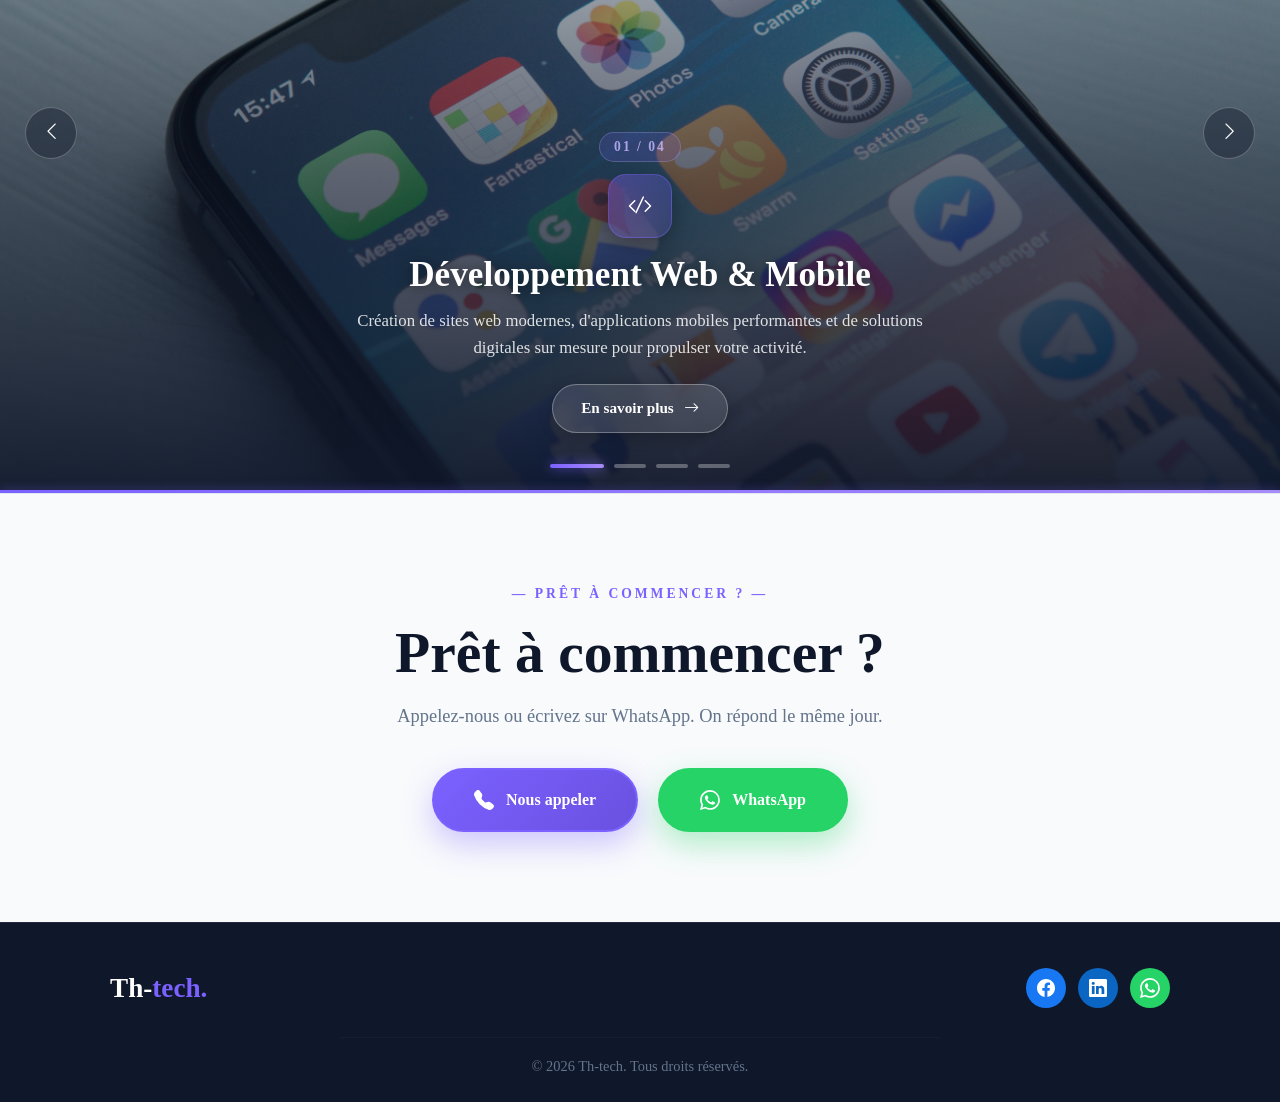
==== commit 80f6088f: "refonte de service" ====
--- a/a-propos.html
+++ b/a-propos.html
@@ -104,9 +104,9 @@
         </div>
     </section>
 
-    <!-- NOS SERVICES - SLIDER PLEIN ÉCRAN -->
+    <!-- NOS SERVICES - SLIDER PLEIN ÉCRAN (80vh) -->
     <section class="services-slider-section" id="services-slider">
-        <!-- Slide Indicators (top) -->
+        <!-- Slider Header -->
         <div class="slider-header">
             <span class="section-tag">Nos services</span>
             <h2 class="slider-section-title">Ce que nous proposons</h2>
@@ -120,54 +120,72 @@
                     <div class="slide-overlay"></div>
                 </div>
                 <div class="slide-content">
+                    <span class="slide-number">01 / 04</span>
                     <div class="slide-icon"><i class="bi bi-code-slash"></i></div>
                     <h3 class="slide-title">Développement Web & Mobile</h3>
-                    <p class="slide-desc">Création de sites web modernes, d'applications mobiles performantes et de
-                        solutions digitales sur mesure pour propulser votre activité.</p>
+                    <p class="slide-desc">Création de sites web modernes, d'applications mobiles performantes et de solutions digitales sur mesure pour propulser votre activité.</p>
+                    <div class="slide-action">
+                        <a href="Services.html#web-mobile" class="btn-slide-more">
+                            En savoir plus <i class="bi bi-arrow-right"></i>
+                        </a>
+                    </div>
                 </div>
             </div>
 
             <!-- Slide 2: Réfection de Systèmes & Maintenance -->
             <div class="service-slide" data-index="1">
                 <div class="slide-bg">
-                    <img src="images/Maintenance.avif" alt="Réfection de Systèmes & Maintenance">
-                    <div class="slide-overlay"></div>
-                </div>
-                <div class="slide-content">
+                    <img src="images/oguzhan-akdogan-qYMkkREOHa4-unsplash.jpg" alt="Réfection de Systèmes & Maintenance">
+                    <div class="slide-overlay"></div>
+                </div>
+                <div class="slide-content">
+                    <span class="slide-number">02 / 04</span>
                     <div class="slide-icon"><i class="bi bi-tools"></i></div>
                     <h3 class="slide-title">Réfection de Systèmes & Maintenance</h3>
-                    <p class="slide-desc">Diagnostic, réparation et optimisation de vos équipements informatiques. Nous
-                        redonnons vie à vos machines pour une performance optimale. Ventes et achat d'equipements</p>
-                </div>
-            </div>
-
-            <!-- Slide 3: Licences & Activations Windows -->
+                    <p class="slide-desc">Diagnostic, réparation micro-électronique et optimisation de vos équipements informatiques. Vente et achat d'équipements neufs et reconditionnés.</p>
+                    <div class="slide-action">
+                        <a href="Services.html#maintenance" class="btn-slide-more">
+                            En savoir plus <i class="bi bi-arrow-right"></i>
+                        </a>
+                    </div>
+                </div>
+            </div>
+
+            <!-- Slide 3: Licences & Activations Windows & Office -->
             <div class="service-slide" data-index="2">
                 <div class="slide-bg">
                     <img src="images/windowsjpg.jpg" alt="Licences & Activations Windows">
                     <div class="slide-overlay"></div>
                 </div>
                 <div class="slide-content">
+                    <span class="slide-number">03 / 04</span>
                     <div class="slide-icon"><i class="bi bi-windows"></i></div>
-                    <h3 class="slide-title">Licences & Activations Windows</h3>
-                    <p class="slide-desc">Fourniture et activation de licences Windows authentiques. Installation et
-                        configuration complète de votre système d'exploitation. Installation de Windows 10 ,11 et
-                        d'autre (Linux).....</p>
+                    <h3 class="slide-title">Licences & Activations Windows & Office</h3>
+                    <p class="slide-desc">Fourniture, installation et activation certifiée de licences Windows (10, 11) et de la suite Microsoft Office (Word, Excel, PowerPoint...).</p>
+                    <div class="slide-action">
+                        <a href="Services.html#licences-windows" class="btn-slide-more">
+                            En savoir plus <i class="bi bi-arrow-right"></i>
+                        </a>
+                    </div>
                 </div>
             </div>
 
             <!-- Slide 4: Formation : Initiation à l'Informatique -->
             <div class="service-slide" data-index="3">
                 <div class="slide-bg">
-                    <img src="images/annie-spratt-QckxruozjRg-unsplash.jpg"
-                        alt="Formation : Initiation à l'Informatique">
-                    <div class="slide-overlay"></div>
-                </div>
-                <div class="slide-content">
+                    <img src="images/annie-spratt-QckxruozjRg-unsplash.jpg" alt="Formation : Initiation à l'Informatique">
+                    <div class="slide-overlay"></div>
+                </div>
+                <div class="slide-content">
+                    <span class="slide-number">04 / 04</span>
                     <div class="slide-icon"><i class="bi bi-mortarboard"></i></div>
                     <h3 class="slide-title">Formation : Initiation à l'Informatique</h3>
-                    <p class="slide-desc">Cours personnalisés pour débutants et intermédiaires. Apprenez à maîtriser les
-                        outils numériques essentiels à votre quotidien. (Word,Excel,Powerpoint...)</p>
+                    <p class="slide-desc">Cours pratiques pour débutants et professionnels. Maîtrisez les outils de la gamme Microsoft Office (Word, Excel, PowerPoint) et les compétences web clés.</p>
+                    <div class="slide-action">
+                        <a href="Services.html#formation" class="btn-slide-more">
+                            En savoir plus <i class="bi bi-arrow-right"></i>
+                        </a>
+                    </div>
                 </div>
             </div>
         </div>
@@ -180,7 +198,7 @@
             <i class="bi bi-chevron-right"></i>
         </button>
 
-        <!-- Dots -->
+        <!-- Bar Indicators -->
         <div class="slider-dots" id="sliderDots">
             <button class="slider-dot active" data-slide="0" aria-label="Slide 1"></button>
             <button class="slider-dot" data-slide="1" aria-label="Slide 2"></button>
--- a/css/a-propos.css
+++ b/css/a-propos.css
@@ -307,12 +307,12 @@
     }
 }
 
-/* ===== SERVICES SLIDER SECTION ===== */
+/* ===== SERVICES SLIDER SECTION (80vh Alignment) ===== */
 .services-slider-section {
     position: relative;
     width: 100%;
-    height: 100vh;
-    min-height: 600px;
+    height: 80vh;
+    min-height: 550px;
     overflow: hidden;
     background: #0f172a;
 }
@@ -320,7 +320,7 @@
 /* Slider Header */
 .slider-header {
     position: absolute;
-    top: 40px;
+    top: 35px;
     left: 50%;
     transform: translateX(-50%);
     text-align: center;
@@ -339,7 +339,7 @@
     font-size: 2.2rem;
     font-weight: 700;
     color: #ffffff;
-    margin-top: 10px;
+    margin-top: 8px;
     text-shadow: 0 2px 20px rgba(0, 0, 0, 0.5);
 }
 
@@ -397,75 +397,152 @@
     height: 100%;
     background: linear-gradient(to top,
             rgba(15, 23, 42, 0.95) 0%,
-            rgba(15, 23, 42, 0.6) 40%,
-            rgba(15, 23, 42, 0.3) 70%,
-            rgba(15, 23, 42, 0.4) 100%);
+            rgba(15, 23, 42, 0.65) 45%,
+            rgba(15, 23, 42, 0.35) 75%,
+            rgba(15, 23, 42, 0.5) 100%);
 }
 
 /* Slide Content */
 .slide-content {
     position: absolute;
-    bottom: 100px;
+    bottom: 60px;
     left: 50%;
     transform: translateX(-50%);
     width: 90%;
-    max-width: 700px;
+    max-width: 720px;
     text-align: center;
     z-index: 10;
-}
-
-.service-slide .slide-content {
+    display: flex;
+    flex-direction: column;
+    align-items: center;
+}
+
+/* Sequenced Entrance Animations */
+.slide-number,
+.slide-icon,
+.slide-title,
+.slide-desc,
+.slide-action {
     opacity: 0;
-    transform: translateX(-50%) translateY(40px);
-    transition: opacity 0.6s ease 0.3s, transform 0.6s ease 0.3s;
-}
-
-.service-slide.active .slide-content {
+    transform: translateY(30px);
+    transition: opacity 0.6s cubic-bezier(0.16, 1, 0.3, 1), transform 0.6s cubic-bezier(0.16, 1, 0.3, 1);
+}
+
+.service-slide.active .slide-number {
+    opacity: 0.85;
+    transform: translateY(0);
+    transition-delay: 0.15s;
+}
+
+.service-slide.active .slide-icon {
     opacity: 1;
-    transform: translateX(-50%) translateY(0);
+    transform: translateY(0);
+    transition-delay: 0.25s;
+}
+
+.service-slide.active .slide-title {
+    opacity: 1;
+    transform: translateY(0);
+    transition-delay: 0.35s;
+}
+
+.service-slide.active .slide-desc {
+    opacity: 1;
+    transform: translateY(0);
+    transition-delay: 0.45s;
+}
+
+.service-slide.active .slide-action {
+    opacity: 1;
+    transform: translateY(0);
+    transition-delay: 0.55s;
+}
+
+/* Slide Number Tag */
+.slide-number {
+    font-size: 0.85rem;
+    font-weight: 700;
+    letter-spacing: 2px;
+    color: #c4b5fd;
+    text-transform: uppercase;
+    margin-bottom: 12px;
+    background: rgba(123, 97, 255, 0.2);
+    padding: 4px 14px;
+    border-radius: 20px;
+    border: 1px solid rgba(196, 181, 253, 0.3);
 }
 
 /* Slide Icon */
 .slide-icon {
-    width: 70px;
-    height: 70px;
-    border-radius: 20px;
-    background: linear-gradient(135deg, rgba(123, 97, 255, 0.3), rgba(123, 97, 255, 0.15));
+    width: 64px;
+    height: 64px;
+    border-radius: 18px;
+    background: linear-gradient(135deg, rgba(123, 97, 255, 0.35), rgba(123, 97, 255, 0.15));
     backdrop-filter: blur(20px);
     border: 1px solid rgba(123, 97, 255, 0.4);
     display: flex;
     align-items: center;
     justify-content: center;
-    margin: 0 auto 24px;
-    transition: transform 0.3s ease;
+    margin: 0 auto 16px;
+    box-shadow: 0 8px 25px rgba(0, 0, 0, 0.3);
 }
 
 .slide-icon i {
-    font-size: 1.8rem;
-    color: #c4b5fd;
-}
-
-.slide-icon:hover {
-    transform: scale(1.1) rotate(5deg);
+    font-size: 1.7rem;
+    color: #ffffff;
 }
 
 /* Slide Title */
 .slide-title {
-    font-size: 2rem;
+    font-size: 2.2rem;
     font-weight: 700;
     color: #ffffff;
-    margin-bottom: 16px;
-    text-shadow: 0 2px 15px rgba(0, 0, 0, 0.4);
+    margin-bottom: 12px;
+    text-shadow: 0 2px 15px rgba(0, 0, 0, 0.5);
 }
 
 /* Slide Description */
 .slide-desc {
-    font-size: 1.1rem;
-    color: rgba(255, 255, 255, 0.8);
-    line-height: 1.7;
-    margin: 0;
-    max-width: 560px;
-    margin: 0 auto;
+    font-size: 1.05rem;
+    color: rgba(255, 255, 255, 0.85);
+    line-height: 1.6;
+    margin: 0 0 22px 0;
+    max-width: 620px;
+}
+
+/* Slide Action & "En savoir plus" Button */
+.btn-slide-more {
+    display: inline-flex;
+    align-items: center;
+    gap: 10px;
+    padding: 12px 28px;
+    border-radius: 50px;
+    background: rgba(255, 255, 255, 0.12);
+    border: 1px solid rgba(255, 255, 255, 0.3);
+    backdrop-filter: blur(10px);
+    color: #ffffff;
+    font-weight: 600;
+    font-size: 0.95rem;
+    text-decoration: none;
+    transition: all 0.4s cubic-bezier(0.16, 1, 0.3, 1);
+    box-shadow: 0 4px 15px rgba(0, 0, 0, 0.2);
+}
+
+.btn-slide-more i {
+    transition: transform 0.3s ease;
+}
+
+/* Hover effect with exact Hero À propos gradient: #0f172a -> #1e293b -> #7b61ff */
+.btn-slide-more:hover {
+    background: linear-gradient(135deg, #0f172a 0%, #1e293b 50%, #7b61ff 100%);
+    border-color: rgba(123, 97, 255, 0.8);
+    color: #ffffff;
+    transform: translateY(-3px) scale(1.03);
+    box-shadow: 0 10px 25px rgba(123, 97, 255, 0.45);
+}
+
+.btn-slide-more:hover i {
+    transform: translateX(5px);
 }
 
 /* ===== SLIDER CONTROLS ===== */
@@ -476,14 +553,14 @@
     top: 50%;
     transform: translateY(-50%);
     z-index: 20;
-    width: 56px;
-    height: 56px;
+    width: 52px;
+    height: 52px;
     border-radius: 50%;
-    border: 2px solid rgba(255, 255, 255, 0.2);
-    background: rgba(15, 23, 42, 0.5);
+    border: 1px solid rgba(255, 255, 255, 0.25);
+    background: rgba(15, 23, 42, 0.4);
     backdrop-filter: blur(15px);
     color: white;
-    font-size: 1.3rem;
+    font-size: 1.2rem;
     cursor: pointer;
     display: flex;
     align-items: center;
@@ -492,52 +569,50 @@
 }
 
 .slider-prev {
-    left: 30px;
+    left: 25px;
 }
 
 .slider-next {
-    right: 30px;
+    right: 25px;
 }
 
 .slider-arrow:hover {
-    background: rgba(123, 97, 255, 0.5);
-    border-color: rgba(123, 97, 255, 0.7);
+    background: linear-gradient(135deg, #0f172a 0%, #1e293b 50%, #7b61ff 100%);
+    border-color: rgba(123, 97, 255, 0.8);
     transform: translateY(-50%) scale(1.1);
-    box-shadow: 0 0 30px rgba(123, 97, 255, 0.4);
-}
-
-/* Dot Navigation */
+    box-shadow: 0 0 25px rgba(123, 97, 255, 0.5);
+}
+
+/* Pro Fine Bar Indicators */
 .slider-dots {
     position: absolute;
-    bottom: 40px;
+    bottom: 25px;
     left: 50%;
     transform: translateX(-50%);
     display: flex;
-    gap: 12px;
+    gap: 10px;
     z-index: 20;
 }
 
 .slider-dot {
-    width: 12px;
-    height: 12px;
-    border-radius: 50%;
-    border: 2px solid rgba(255, 255, 255, 0.4);
-    background: transparent;
+    width: 32px;
+    height: 4px;
+    border-radius: 2px;
+    border: none;
+    background: rgba(255, 255, 255, 0.3);
     cursor: pointer;
     padding: 0;
     transition: all 0.4s ease;
 }
 
 .slider-dot.active {
-    background: #7b61ff;
-    border-color: #7b61ff;
-    transform: scale(1.3);
-    box-shadow: 0 0 15px rgba(123, 97, 255, 0.6);
+    width: 54px;
+    background: linear-gradient(90deg, #7b61ff, #a78bfa);
+    box-shadow: 0 0 12px rgba(123, 97, 255, 0.8);
 }
 
 .slider-dot:hover:not(.active) {
-    border-color: rgba(255, 255, 255, 0.8);
-    background: rgba(255, 255, 255, 0.2);
+    background: rgba(255, 255, 255, 0.6);
 }
 
 /* Progress Bar */
@@ -546,7 +621,7 @@
     bottom: 0;
     left: 0;
     width: 100%;
-    height: 4px;
+    height: 3px;
     background: rgba(255, 255, 255, 0.1);
     z-index: 20;
 }
